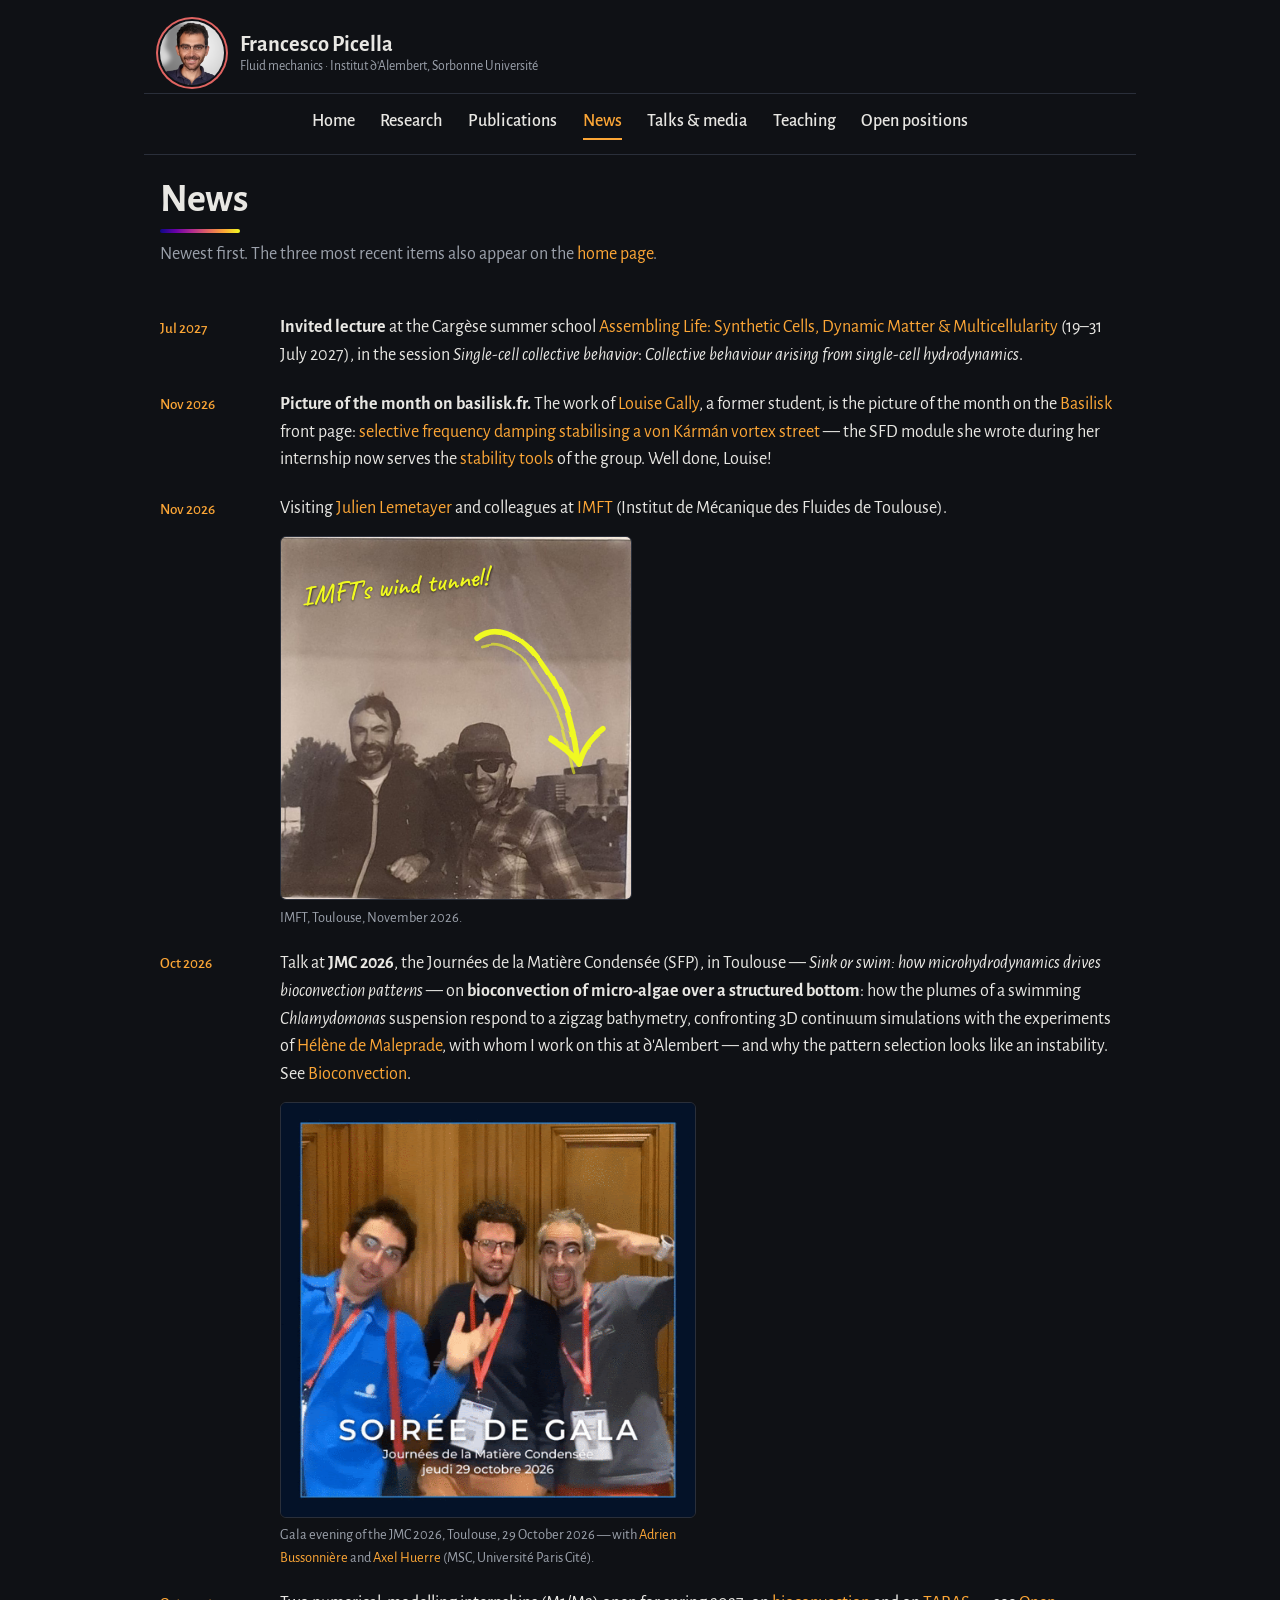
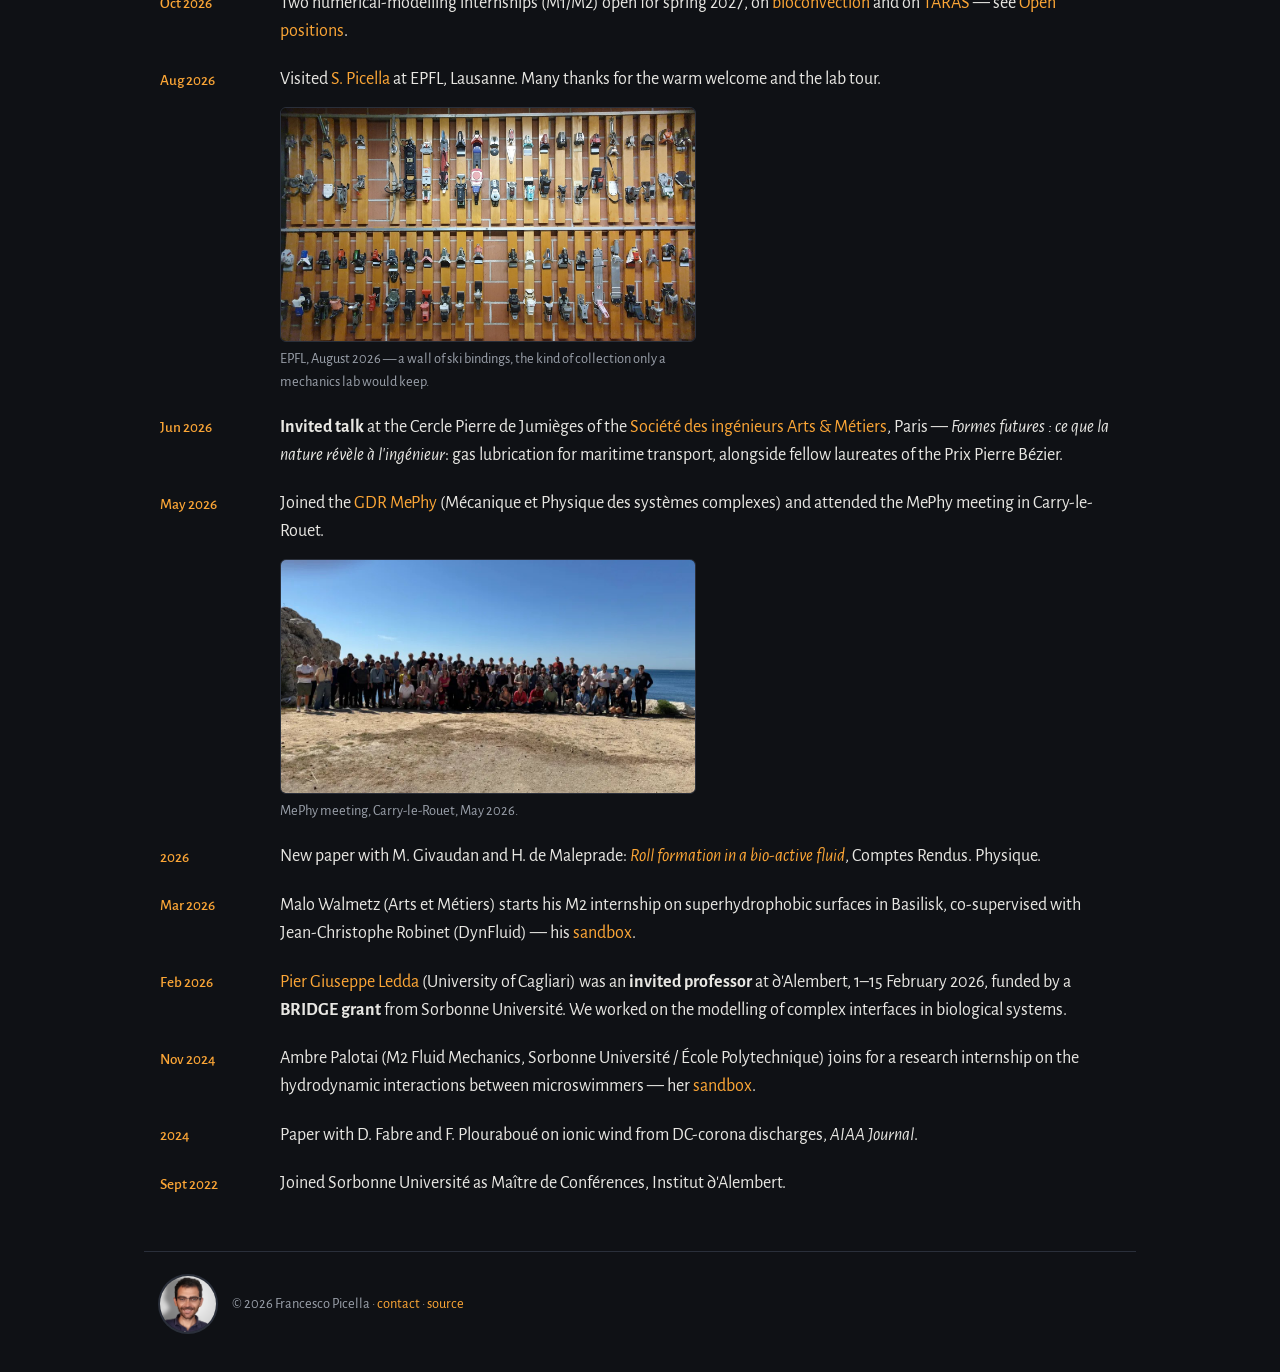
==== news.html @ d63654a5 "Site split into pages: research (five projects, collaborations, Basilisk tools), publications, news," ====
<!doctype html>
<html lang="en">
<head>
<meta charset="utf-8">
<meta name="viewport" content="width=device-width, initial-scale=1, viewport-fit=cover">
<title>News — Francesco Picella</title>
<meta name="description" content="News from Francesco Picella: talks, visits, papers, students, and a few pictures.">
<meta name="author" content="Francesco Picella">
<meta name="color-scheme" content="dark">
<meta name="theme-color" content="#0f1115">
<link rel="canonical" href="https://francescopicella.com/news.html">
<meta property="og:title" content="News — Francesco Picella">
<meta property="og:url" content="https://francescopicella.com/news.html">
<meta property="og:image" content="https://francescopicella.com/assets/img/portrait.jpg">
<link rel="icon" href="assets/favicon.svg" type="image/svg+xml">
<link rel="preconnect" href="https://fonts.googleapis.com">
<link rel="stylesheet" href="https://fonts.googleapis.com/css2?family=Alegreya+Sans:ital,wght@0,400;0,500;0,700;1,400&family=Caveat:wght@600&display=swap">
<link rel="stylesheet" href="assets/style.css">
</head>
<body>

<header id="top" class="site-head wrap">
  <a class="portrait" href="index.html" aria-label="Home"><img src="assets/img/portrait.jpg" alt="" width="64" height="64"></a>
  <a class="name" href="index.html">Francesco Picella<small>Fluid mechanics · Institut ∂'Alembert, Sorbonne Université</small></a>
</header>
<nav class="topnav wrap" aria-label="Pages">
  <a href="index.html">Home</a>
  <a href="research.html">Research</a>
  <a href="publications.html">Publications</a>
  <a href="news.html" aria-current="page">News</a>
  <a href="talks.html">Talks &amp; media</a>
  <a href="teaching.html">Teaching</a>
  <a href="positions.html">Open positions</a>
</nav>

<main class="wrap">

<h1 class="page-title">News</h1>
<p class="lede">Newest first. The three most recent items also appear on the <a href="index.html#news">home page</a>.</p>

<!-- One <li class="news-item"> per entry, newest first. Optional <figure class="media"> with
       an image  : <img src="assets/media/xxx.jpg">
       a video   : <video controls preload="metadata"><source src="assets/media/xxx.mp4" type="video/mp4"></video>
       YouTube   : <div class="yt"><iframe src="https://www.youtube-nocookie.com/embed/VIDEO_ID" title="..." allowfullscreen loading="lazy"></iframe></div> -->
<section id="news">
  <ul class="news">
    <li class="news-item">
      <time datetime="2027-07">Jul 2027</time>
      <div><p><b>Invited lecture</b> at the Cargèse summer school <a href="https://assemblinglife.sciencesconf.org/">Assembling Life: Synthetic Cells, Dynamic Matter &amp; Multicellularity</a> (19–31 July 2027), in the session <i>Single-cell collective behavior</i>: <i>Collective behaviour arising from single-cell hydrodynamics</i>.</p></div>
    </li>
    <li class="news-item" id="gally-2026">
      <time datetime="2026-11">Nov 2026</time>
      <div><p><b>Picture of the month on basilisk.fr.</b> The work of <a href="https://basilisk.fr/sandbox/gally/README">Louise Gally</a>, a former student, is the picture of the month on the <a href="https://basilisk.fr/">Basilisk</a> front page: <a href="https://basilisk.fr/sandbox/gally/KarmanSFD.c">selective frequency damping stabilising a von Kármán vortex street</a> — the SFD module she wrote during her internship now serves the <a href="research.html#basilisk">stability tools</a> of the group. Well done, Louise!</p></div>
    </li>
    <li class="news-item" id="imft-2026">
      <time datetime="2026-11">Nov 2026</time>
      <div>
        <p>Visiting <a href="https://scholar.google.com/citations?user=J_v4ayUAAAAJ">Julien Lemetayer</a> and colleagues at <a href="https://www.imft.fr/">IMFT</a> (Institut de Mécanique des Fluides de Toulouse).</p>
        <figure class="media annot">
          <div class="annot-box">
            <img src="assets/media/lemetayer-2026.jpg" alt="Polaroid of Francesco Picella and Julien Lemetayer in front of the IMFT wind tunnel" loading="lazy">
            <span class="hand">IMFT's wind tunnel!</span>
            <svg class="hand-arrow" viewBox="0 0 100 100" aria-hidden="true">
              <defs><filter id="ink" x="-20%" y="-20%" width="140%" height="140%"><feTurbulence type="fractalNoise" baseFrequency="0.05" numOctaves="2" seed="11" result="n"/><feDisplacementMap in="SourceGraphic" in2="n" scale="1.8" xChannelSelector="R" yChannelSelector="G"/></filter></defs>
              <g filter="url(#ink)">
                <path d="M56 27 c 5 -4 12 -1 16 4 c 6 7 9 14 11 23 c 1 3 1 6 2 9" stroke-width="1.6"/>
                <path d="M57.5 29.5 c 6 -2 11 2 14 7 c 5 7 8 13 10 21 c 1 3 1 5 2 8" stroke-width="0.8" opacity=".6"/>
                <path d="M77 56 c 3 2 6 4 8 7 c 1 -4 3 -7 7 -10" stroke-width="1.6"/>
              </g>
            </svg>
          </div>
          <figcaption>IMFT, Toulouse, November 2026.</figcaption>
        </figure>
      </div>
    </li>
    <li class="news-item" id="jmc-2026">
      <time datetime="2026-10">Oct 2026</time>
      <div>
        <p>Talk at <b>JMC 2026</b>, the Journées de la Matière Condensée (SFP), in Toulouse — <i>Sink or swim: how microhydrodynamics drives bioconvection patterns</i> — on <b>bioconvection of micro-algae over a structured bottom</b>: how the plumes of a swimming <i>Chlamydomonas</i> suspension respond to a zigzag bathymetry, confronting 3D continuum simulations with the experiments of <a href="https://hdemaleprade.wixsite.com/mysite">Hélène de Maleprade</a>, with whom I work on this at ∂'Alembert — and why the pattern selection looks like an instability. See <a href="research.html#bioconvection">Bioconvection</a>.</p>
        <figure class="media">
          <img src="assets/media/jmc2026.png" alt="Gala evening of the JMC 2026 in Toulouse" loading="lazy">
          <figcaption>Gala evening of the JMC 2026, Toulouse, 29 October 2026 — with <a href="https://scholar.google.com/citations?user=g7pw6gIAAAAJ">Adrien Bussonnière</a> and <a href="https://scholar.google.com/citations?user=v2ZPgW8AAAAJ">Axel Huerre</a> (MSC, Université Paris Cité).</figcaption>
        </figure>
      </div>
    </li>
    <li class="news-item">
      <time datetime="2026-10">Oct 2026</time>
      <div><p>Two numerical-modelling internships (M1/M2) open for spring 2027, on <a href="research.html#bioconvection">bioconvection</a> and on <a href="research.html#ushs">TARAS</a> — see <a href="positions.html">Open positions</a>.</p></div>
    </li>
    <li class="news-item">
      <time datetime="2026-08">Aug 2026</time>
      <div>
        <p>Visited <a href="https://www.sergiopicella.com/">S. Picella</a> at EPFL, Lausanne. Many thanks for the warm welcome and the lab tour.</p>
        <figure class="media">
          <img src="assets/media/epfl-2026.jpg" alt="A wall of ski bindings, at EPFL" loading="lazy">
          <figcaption>EPFL, August 2026 — a wall of ski bindings, the kind of collection only a mechanics lab would keep.</figcaption>
        </figure>
      </div>
    </li>
    <li class="news-item">
      <time datetime="2026-06">Jun 2026</time>
      <div><p><b>Invited talk</b> at the Cercle Pierre de Jumièges of the <a href="https://www.arts-et-metiers.asso.fr/events/212939">Société des ingénieurs Arts &amp; Métiers</a>, Paris — <i>Formes futures : ce que la nature révèle à l'ingénieur</i>: gas lubrication for maritime transport, alongside fellow laureates of the Prix Pierre Bézier.</p></div>
    </li>
    <li class="news-item">
      <time datetime="2026-05">May 2026</time>
      <div>
        <p>Joined the <a href="https://blog.espci.fr/mephy/">GDR MePhy</a> (Mécanique et Physique des systèmes complexes) and attended the MePhy meeting in Carry-le-Rouet.</p>
        <figure class="media">
          <img src="assets/media/mephy-2026.jpg" alt="Group photo of the MePhy meeting on the seashore at Carry-le-Rouet" loading="lazy">
          <figcaption>MePhy meeting, Carry-le-Rouet, May 2026.</figcaption>
        </figure>
      </div>
    </li>
    <li class="news-item">
      <time datetime="2026">2026</time>
      <div><p>New paper with M. Givaudan and H. de Maleprade: <a href="https://doi.org/10.5802/crphys.268"><i>Roll formation in a bio-active fluid</i></a>, Comptes Rendus. Physique.</p></div>
    </li>
    <li class="news-item">
      <time datetime="2026-03">Mar 2026</time>
      <div><p>Malo Walmetz (Arts et Métiers) starts his M2 internship on superhydrophobic surfaces in Basilisk, co-supervised with Jean-Christophe Robinet (DynFluid) — his <a href="https://basilisk.fr/sandbox/walmetz/README">sandbox</a>.</p></div>
    </li>
    <li class="news-item">
      <time datetime="2026-02">Feb 2026</time>
      <div><p><a href="https://pgledda.github.io/">Pier Giuseppe Ledda</a> (University of Cagliari) was an <b>invited professor</b> at ∂'Alembert, 1–15 February 2026, funded by a <b>BRIDGE grant</b> from Sorbonne Université. We worked on the modelling of complex interfaces in biological systems.</p></div>
    </li>
    <li class="news-item">
      <time datetime="2024-11">Nov 2024</time>
      <div><p>Ambre Palotai (M2 Fluid Mechanics, Sorbonne Université / École Polytechnique) joins for a research internship on the hydrodynamic interactions between microswimmers — her <a href="https://basilisk.fr/sandbox/apalotai/README">sandbox</a>.</p></div>
    </li>
    <li class="news-item">
      <time datetime="2024">2024</time>
      <div><p>Paper with D. Fabre and F. Plouraboué on ionic wind from DC-corona discharges, <i>AIAA Journal</i>.</p></div>
    </li>
    <li class="news-item">
      <time datetime="2022-09">Sept 2022</time>
      <div><p>Joined Sorbonne Université as Maître de Conférences, Institut ∂'Alembert.</p></div>
    </li>
  </ul>
</section>

</main>

<footer class="wrap">
  <a class="portrait small" href="index.html" aria-label="Home"><img src="assets/img/portrait.jpg" alt="" width="56" height="56"></a>
  <p>© 2026 Francesco Picella · <a href="index.html#contact">contact</a> · <a href="https://github.com/fpicella/fpicella.github.io">source</a></p>
</footer>

</body>
</html>
---- assets/style.css ----
/* Francesco Picella — personal site. Dark, content first.
   Pages: index (hero + teasers + latest news), research, publications, news, talks, teaching, positions.
   Layout: centred column (62rem); the home page has the big hero, the other pages a compact header; the same nav on all.
   Accent: a "plasma" colormap ramp (the colormap of every plot on this site). */

:root {
  --bg: #0f1115;
  --surface: #171a21;
  --surface-2: #1f232c;
  --fg: #e8e7e3;
  --muted: #9ba1ab;
  --rule: #2a2f3a;
  --accent: #fca636;          /* plasma, warm end */
  --accent-2: #e16462;        /* plasma, middle */
  --accent-3: #9c179e;        /* plasma, cold end */
  --plasma: linear-gradient(90deg, #0d0887, #6a00a8, #b12a90, #e16462, #fca636, #f0f921);
  --sans: "Alegreya Sans", Optima, Candara, "Segoe UI", "Gill Sans", sans-serif;
  color-scheme: dark;
}

* { box-sizing: border-box; }
html { scroll-behavior: smooth; scroll-padding-top: 1rem; }
@media (prefers-reduced-motion: reduce) { html { scroll-behavior: auto; } }
body {
  margin: 0; background: var(--bg); color: var(--fg);
  font: 400 1.125rem/1.55 var(--sans);
  -webkit-font-smoothing: antialiased;
}
.wrap {
  max-width: 62rem; margin-inline: auto;
  padding-left: max(16px, env(safe-area-inset-left, 0px));
  padding-right: max(16px, env(safe-area-inset-right, 0px));
}
a { color: var(--accent); text-decoration: none; }
a:hover, a:focus-visible { text-decoration: underline; text-underline-offset: .15em; }
:focus-visible { outline: 2px solid var(--accent); outline-offset: 2px; }
b { font-weight: 700; }
p { margin: 0 0 .8rem; }
ul { padding-left: 1.2rem; margin: 0 0 .8rem; }
li { margin-bottom: .3rem; }
.muted { color: var(--muted); font-size: .95em; }
img { max-width: 100%; height: auto; display: block; }

/* ---- hero ---- */
.hero {
  display: grid; grid-template-columns: auto 1fr; gap: 1.2rem 2.4rem; align-items: center;
  padding-block: 3rem 1.5rem;
}
.portrait { display: block; width: 220px; height: 220px; border-radius: 50%; overflow: hidden; flex: none;
  background: var(--surface); box-shadow: 0 0 0 3px var(--bg), 0 0 0 5px var(--accent-2); }
.portrait img { width: 100%; height: 100%; object-fit: cover; }
.portrait-fallback { display: grid; place-items: center; width: 100%; height: 100%; font-size: 3.6rem; font-weight: 700; letter-spacing: .05em;
  background: var(--plasma); color: #0f1115; -webkit-background-clip: unset; }
.portrait.small { width: 56px; height: 56px; box-shadow: 0 0 0 2px var(--rule); }
.portrait.small .portrait-fallback { font-size: 1rem; }
.hero-text { min-width: 0; }
h1 {
  font-size: clamp(2.4rem, 6vw, 3.6rem); line-height: 1.05; font-weight: 700; margin: 0 0 .6rem; letter-spacing: -.01em; text-wrap: balance;
}
h1::after { content: ""; display: block; width: 7rem; height: 4px; margin-top: .55rem; border-radius: 2px; background: var(--plasma); }
.affil { color: var(--muted); margin-bottom: 1rem; display: flex; align-items: center; gap: .7rem; }
.affil .logo { width: 44px; height: 44px; border-radius: 6px; flex: none; }
.intro { max-width: 40rem; }
.iconlinks { display: flex; flex-wrap: wrap; gap: .5rem .55rem; margin-top: .4rem; }
.iconlinks a {
  font-size: .95rem; font-weight: 500; padding: .25rem .8rem; border-radius: 999px;
  border: 1px solid var(--rule); background: var(--surface); color: var(--fg);
}
.iconlinks a:hover { border-color: var(--accent); color: var(--accent); text-decoration: none; }

.ribbon { margin-top: 1rem; padding: .5rem .9rem; border-left: 3px solid var(--accent); background: var(--surface); border-radius: 0 6px 6px 0; font-size: 1rem; }
.ribbon a { font-weight: 600; }

/* ---- nav ---- */
.topnav {
  display: flex; flex-wrap: wrap; justify-content: center; gap: .3rem 1.6rem;
  padding-block: .9rem; margin-bottom: 1rem; border-top: 1px solid var(--rule); border-bottom: 1px solid var(--rule);
  font-weight: 500;
}
.topnav a { color: var(--fg); padding-bottom: .1rem; border-bottom: 2px solid transparent; }
.topnav a:hover { color: var(--accent); text-decoration: none; }
.topnav a[aria-current="page"] { color: var(--accent); border-bottom-color: var(--accent); }

/* ---- compact header (inner pages) ---- */
.site-head { display: flex; align-items: center; gap: 1rem; padding-block: 1.3rem .5rem; }
.site-head .portrait { width: 64px; height: 64px; box-shadow: 0 0 0 2px var(--bg), 0 0 0 4px var(--accent-2); }
.site-head .name { color: var(--fg); font-size: 1.4rem; font-weight: 700; line-height: 1.1; }
.site-head .name:hover { text-decoration: none; color: var(--accent); }
.site-head .name small { display: block; color: var(--muted); font-weight: 400; font-size: .85rem; margin-top: .15rem; }
.page-title { font-size: clamp(1.9rem, 4vw, 2.5rem); line-height: 1.1; margin: 1.4rem 0 .5rem; letter-spacing: -.01em; }
.page-title::after { content: ""; display: block; width: 5rem; height: 4px; margin-top: .5rem; border-radius: 2px; background: var(--plasma); }
.lede { color: var(--muted); max-width: 46rem; margin-bottom: 1.2rem; }

/* ---- home: research teasers ---- */
.teasers { display: grid; grid-template-columns: repeat(auto-fill, minmax(17rem, 1fr)); gap: 1.2rem; }
.teaser { margin: 0; display: flex; flex-direction: column; background: var(--surface); border: 1px solid var(--rule); border-radius: 8px; overflow: hidden; }
.teaser:hover { border-color: var(--accent); }
.teaser img, .teaser video { width: 100%; aspect-ratio: 16 / 10; object-fit: cover; border: 0; border-radius: 0; background: #000; }
.teaser figcaption { padding: .75rem .9rem .95rem; color: var(--fg); font-size: .95rem; }
.teaser figcaption b { display: block; font-size: 1.05rem; margin-bottom: .15rem; }
.teaser figcaption .more { white-space: nowrap; }
.teaser figcaption a.cover { color: inherit; }
.teaser figcaption a.cover::before { content: ""; position: absolute; inset: 0; }
.teaser { position: relative; }
.section-more { text-align: right; margin-top: .8rem; font-weight: 500; }

/* ---- research page ---- */
.collab { color: var(--muted); font-size: .95rem; margin-top: .8rem; padding-top: .5rem; border-top: 1px dashed var(--rule); }
.collab b { color: var(--fg); font-weight: 500; }
.film { max-width: 46rem; margin: .4rem 0 0; }
.film video { width: 100%; border-radius: 6px; border: 1px solid var(--rule); background: #000; display: block; }
.sandbox { list-style: none; padding: 0; margin: .4rem 0 .8rem; display: grid; gap: .45rem; }
.sandbox li { position: relative; padding-left: 1.1rem; margin: 0; }
.sandbox li::before { content: "▸"; position: absolute; left: 0; color: var(--accent); }
.toolbox { display: grid; grid-template-columns: repeat(auto-fit, minmax(14rem, 1fr)); gap: .8rem 1.4rem; margin: .4rem 0 .8rem; }
.toolbox div { background: var(--surface); border: 1px solid var(--rule); border-radius: 6px; padding: .7rem .9rem; font-size: .95rem; }
.toolbox div b { display: block; color: var(--accent); margin-bottom: .2rem; }
.badge { display: inline-block; font-size: .8rem; font-weight: 600; letter-spacing: .03em; text-transform: uppercase; color: var(--bg); background: var(--accent); border-radius: 999px; padding: .1rem .55rem; vertical-align: middle; }

/* ---- alumni ---- */
.alumni { list-style: none; padding: 0; display: grid; gap: .8rem; }
.alumni li { padding: .7rem .9rem; background: var(--surface); border: 1px solid var(--rule); border-radius: 6px; margin: 0; }
.alumni li .who { font-weight: 700; }
.alumni li .what { color: var(--muted); font-size: .95rem; display: block; }

/* ---- sections ---- */
section { padding-block: 1.6rem 1rem; }
h2 {
  font-size: 1.7rem; font-weight: 700; margin: 0 0 1rem; line-height: 1.15;
  display: flex; align-items: baseline; justify-content: space-between; gap: 1rem;
  padding-bottom: .35rem; border-bottom: 1px solid var(--rule);
}
.totop { font-size: .8rem; font-weight: 400; color: var(--muted); }
h3 { font-size: 1.2rem; font-weight: 700; margin: 0 0 .35rem; line-height: 1.25; text-wrap: balance; }
h3 a { color: var(--fg); }
h3 a:hover { color: var(--accent); }

/* news */
.news { list-style: none; padding: 0; margin: 0; display: grid; gap: 1rem; }
.news-item { display: grid; grid-template-columns: 6.5rem 1fr; gap: 1rem; }
.news-item time { color: var(--accent); font-weight: 500; font-size: .95rem; padding-top: .15rem; white-space: nowrap; }
.news-item > div { min-width: 0; }
.news-item p:last-child { margin-bottom: 0; }
.media { margin: .5rem 0 0; max-width: 26rem; }
.media img, .media video { border-radius: 6px; border: 1px solid var(--rule); width: 100%; }
.media figcaption, .fig figcaption, .card figcaption { color: var(--muted); font-size: .9rem; margin-top: .4rem; }
.yt { position: relative; aspect-ratio: 16/9; max-width: 100%; border-radius: 6px; overflow: hidden; background: var(--surface); border: 1px solid var(--rule); }
.yt iframe { position: absolute; inset: 0; width: 100%; height: 100%; border: 0; }
.yt[data-id] { cursor: pointer; }
.yt[data-id] img { position: absolute; inset: 0; width: 100%; height: 100%; object-fit: cover; aspect-ratio: auto; border: 0; border-radius: 0; }
.yt .play { position: absolute; left: 50%; top: 50%; transform: translate(-50%, -50%); width: 4rem; height: 4rem; border-radius: 50%; border: 0; cursor: pointer;
  background: color-mix(in srgb, var(--bg) 70%, transparent); color: var(--accent); font-size: 1.6rem; padding-left: .3rem; box-shadow: 0 0 0 2px var(--accent); }
.yt[data-id]:hover .play { background: var(--accent); color: var(--bg); }
.media.narrow { max-width: 20rem; }
.media.annot { max-width: 22rem; }
.annot-box { position: relative; }
.hand { position: absolute; left: 6%; top: 8%; font-family: "Caveat", "Comic Sans MS", cursive; font-size: 1.7rem; font-weight: 600; color: #f0f921; transform: rotate(-6deg); text-shadow: 0 1px 2px rgba(0,0,0,.6); }
.hand-arrow { position: absolute; inset: 0; width: 100%; height: 100%; overflow: visible; }
.hand-arrow path { fill: none; stroke: #f0f921; stroke-linecap: round; stroke-linejoin: round; }

/* projects */
.project { display: grid; grid-template-columns: minmax(0, 3fr) minmax(0, 2fr); gap: 1.4rem 2rem; padding-block: 1.2rem 1.6rem; border-bottom: 1px solid var(--rule); scroll-margin-top: 1rem; }
.project:last-child { border-bottom: 0; }
.project-text { min-width: 0; }
.project-text p:last-child { margin-bottom: 0; }
.project .tag { color: var(--accent); font-size: .95rem; margin-top: -.2rem; }
.project-figs { display: grid; gap: 1rem; align-content: start; }
.project-figs .fig figcaption { display: block; }
.row .fig figcaption { display: none; }
.ga img { border-color: var(--accent-3); }
.logo-fig img { width: 60%; max-width: 260px; margin-inline: auto; border-radius: 50%; border: 0; background: #fff; }
.offers .card img { object-fit: cover; }
.todo { color: var(--accent); border-bottom: 1px dashed var(--accent); }
.project .fig.wide { grid-column: 1 / -1; margin-top: .4rem; }
.project .fig.wide img { background: #fff; }

/* research rows: figure left, text right; alternate on even rows */
.row { display: grid; grid-template-columns: 11rem minmax(0, 1fr); gap: 1rem 1.4rem; align-items: start; padding-block: 1rem; border-bottom: 1px solid var(--rule); }
.row:last-child { border-bottom: 0; }
.row:nth-child(even) .fig { order: 0; }
.row-text { min-width: 0; }
.row-text p:last-child { margin-bottom: 0; }
.fig { margin: 0; }
.fig img, .fig video { border-radius: 6px; border: 1px solid var(--rule); background: var(--surface); width: 100%; display: block; }
.fig figcaption { display: block; }
.row .fig figcaption { display: none; }

/* publications */
.pub { display: grid; grid-template-columns: 17rem 1fr; gap: 1.4rem; padding-block: 1.1rem; border-bottom: 1px solid var(--rule); align-items: start; }
.pub:last-child { border-bottom: 0; }
.pub > div { min-width: 0; }
.thumb { margin: 0; }
.thumb img { border-radius: 4px; border: 1px solid var(--rule); background: var(--surface); }
.cite { color: var(--muted); font-size: .95rem; margin-bottom: 0; }
.cite a { font-size: .85rem; padding: 0 .4rem; border: 1px solid var(--rule); border-radius: 3px; }

/* gallery */
.gallery { display: grid; grid-template-columns: repeat(auto-fill, minmax(16rem, 1fr)); gap: 1.2rem; }
.card { margin: 0; min-width: 0; }
.card img, .card video { aspect-ratio: 4/3; object-fit: cover; width: 100%; border-radius: 6px; border: 1px solid var(--rule); background: var(--surface); }

/* internship offers */
.offers { display: grid; grid-template-columns: repeat(auto-fit, minmax(16rem, 1fr)); gap: 1.4rem; margin-top: .6rem; }
.offers .card img { aspect-ratio: 1 / 1.414; object-fit: contain; }
.offers .card a { display: block; }

/* contact */
.contact { display: grid; gap: .5rem; }
address { font-style: normal; }
.at { color: var(--muted); }

/* placeholders until the real pictures are dropped in assets/ */
.missing img { display: none; }
.missing { position: relative; }
.missing::before {
  content: attr(data-placeholder); display: grid; place-items: center; text-align: center; padding: 1rem;
  min-height: 7rem; aspect-ratio: 4/3; border-radius: 6px; border: 1px dashed var(--rule);
  background: repeating-linear-gradient(135deg, var(--surface) 0 10px, var(--surface-2) 10px 20px);
  color: var(--muted); font-size: .85rem;
}
.fig.missing::before, .thumb.missing::before, .media.missing::before, .card.missing::before { content: "image to add"; }
.offers .card.missing::before { aspect-ratio: 1 / 1.414; content: "poster to add"; }
.card.missing a { display: none; }
.yt[data-placeholder] iframe[src*="VIDEO_ID"] { display: none; }
.yt[data-placeholder]:has(iframe[src*="VIDEO_ID"])::before { content: attr(data-placeholder); position: absolute; inset: 0; display: grid; place-items: center; color: var(--muted); font-size: .85rem; }

/* collapsed blocks */
details.more, .news-more details { margin-top: .6rem; }
details summary { cursor: pointer; color: var(--accent); font-weight: 500; list-style: none; padding: .35rem 0; }
details summary::before { content: "+ "; }
details[open] summary::before { content: "− "; }
details summary::-webkit-details-marker { display: none; }
.news-more { list-style: none; }
.news-more .news { margin-top: .6rem; }

/* footer */
footer { display: flex; align-items: center; gap: 1rem; margin-top: 2rem; padding-block: 1.5rem 2.5rem; border-top: 1px solid var(--rule); color: var(--muted); font-size: .9rem; }
footer p { margin: 0; }

/* ---- phone ---- */
@media (max-width: 640px) {
  .hero { grid-template-columns: 1fr; justify-items: center; text-align: center; padding-top: 2rem; }
  .portrait { width: 170px; height: 170px; }
  h1::after { margin-inline: auto; }
  .iconlinks { justify-content: center; }
  .news-item { grid-template-columns: 1fr; gap: .1rem; }
  .row, .pub, .project { grid-template-columns: 1fr; }
  .row .fig { max-width: 14rem; }
  .affil { flex-direction: column; }
  .row:nth-child(even) .fig { order: 0; }
  .thumb { max-width: 100%; }
  .site-head { flex-wrap: wrap; }
  .topnav { gap: .3rem 1rem; font-size: 1rem; }
}
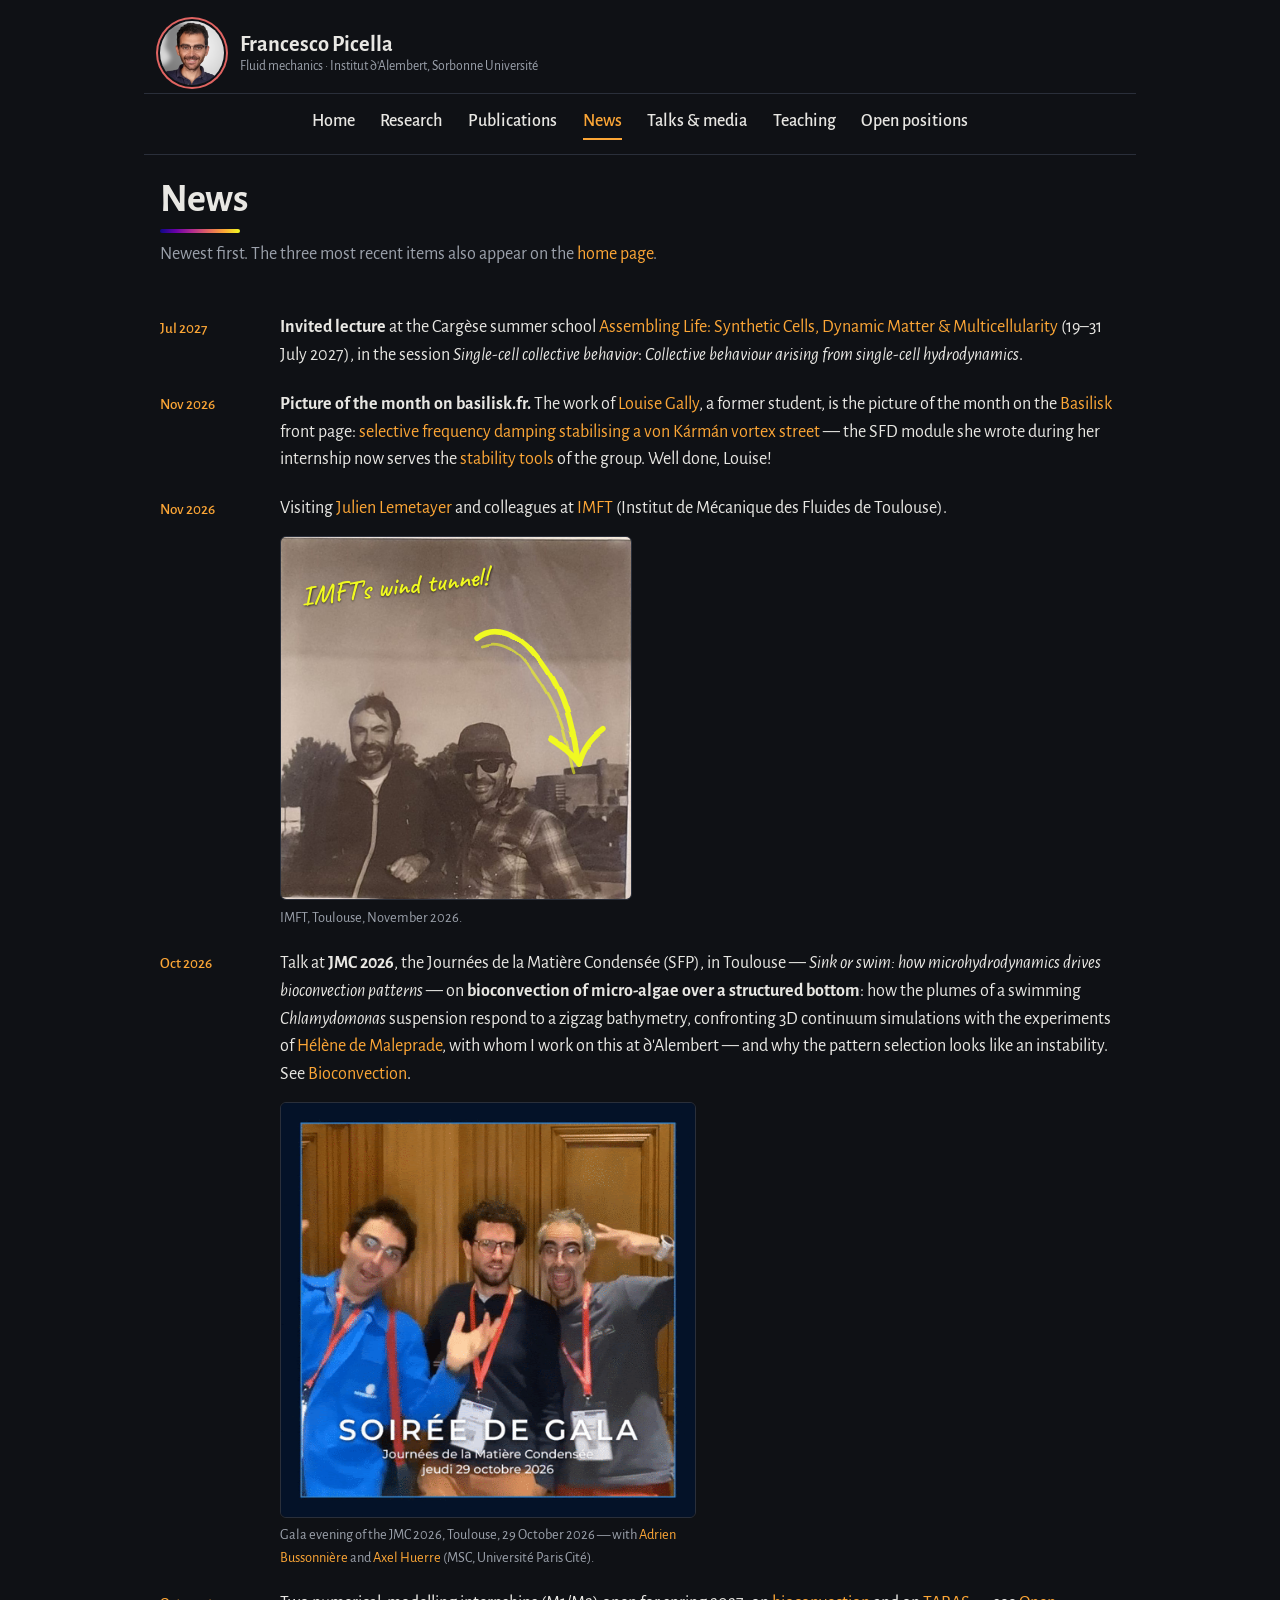
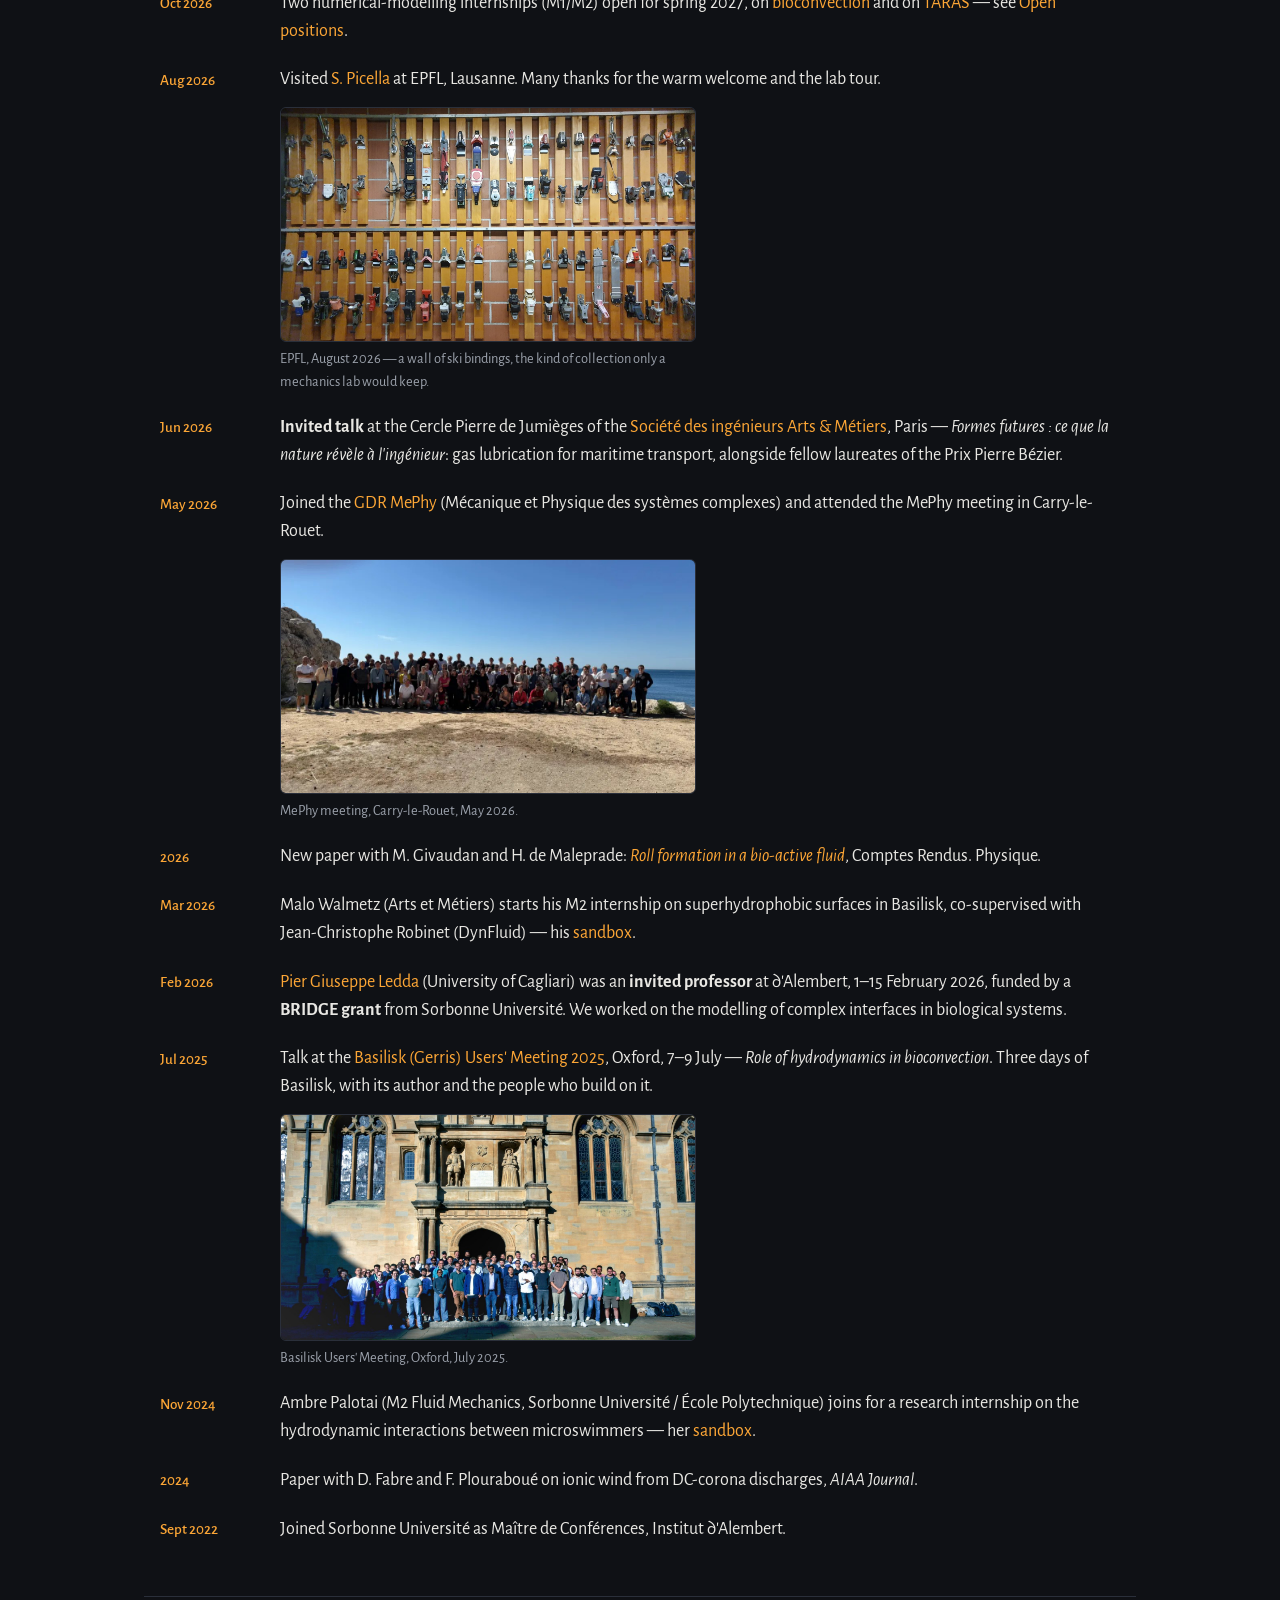
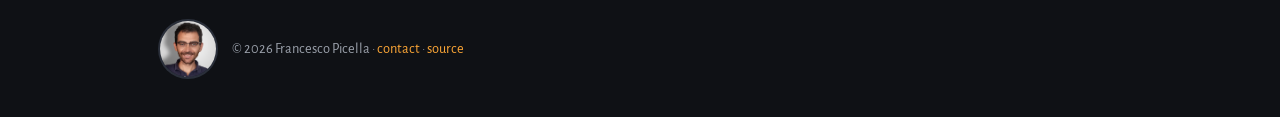
==== commit e08f4c6e: "News and talks: Basilisk Users' Meeting 2025, Oxford, with the group photo Co-Authored-By: Claude Fa" ====
--- a/news.html
+++ b/news.html
@@ -123,6 +123,16 @@
       <time datetime="2026-02">Feb 2026</time>
       <div><p><a href="https://pgledda.github.io/">Pier Giuseppe Ledda</a> (University of Cagliari) was an <b>invited professor</b> at ∂'Alembert, 1–15 February 2026, funded by a <b>BRIDGE grant</b> from Sorbonne Université. We worked on the modelling of complex interfaces in biological systems.</p></div>
     </li>
+    <li class="news-item" id="bgum-2025">
+      <time datetime="2025-07">Jul 2025</time>
+      <div>
+        <p>Talk at the <a href="https://basilisk.fr/BGUM2025">Basilisk (Gerris) Users' Meeting 2025</a>, Oxford, 7–9 July — <i>Role of hydrodynamics in bioconvection</i>. Three days of Basilisk, with its author and the people who build on it.</p>
+        <figure class="media">
+          <img src="assets/media/bgum-2025.jpg" alt="Group photo of the Basilisk Users' Meeting 2025 in front of an Oxford college" loading="lazy">
+          <figcaption>Basilisk Users' Meeting, Oxford, July 2025.</figcaption>
+        </figure>
+      </div>
+    </li>
     <li class="news-item">
       <time datetime="2024-11">Nov 2024</time>
       <div><p>Ambre Palotai (M2 Fluid Mechanics, Sorbonne Université / École Polytechnique) joins for a research internship on the hydrodynamic interactions between microswimmers — her <a href="https://basilisk.fr/sandbox/apalotai/README">sandbox</a>.</p></div>
--- a/assets/style.css
+++ b/assets/style.css
@@ -96,6 +96,7 @@
 .teaser { margin: 0; display: flex; flex-direction: column; background: var(--surface); border: 1px solid var(--rule); border-radius: 8px; overflow: hidden; }
 .teaser:hover { border-color: var(--accent); }
 .teaser img, .teaser video { width: 100%; aspect-ratio: 16 / 10; object-fit: cover; border: 0; border-radius: 0; background: #000; }
+.teaser .yt { aspect-ratio: 16 / 10; border: 0; border-radius: 0; }
 .teaser figcaption { padding: .75rem .9rem .95rem; color: var(--fg); font-size: .95rem; }
 .teaser figcaption b { display: block; font-size: 1.05rem; margin-bottom: .15rem; }
 .teaser figcaption .more { white-space: nowrap; }
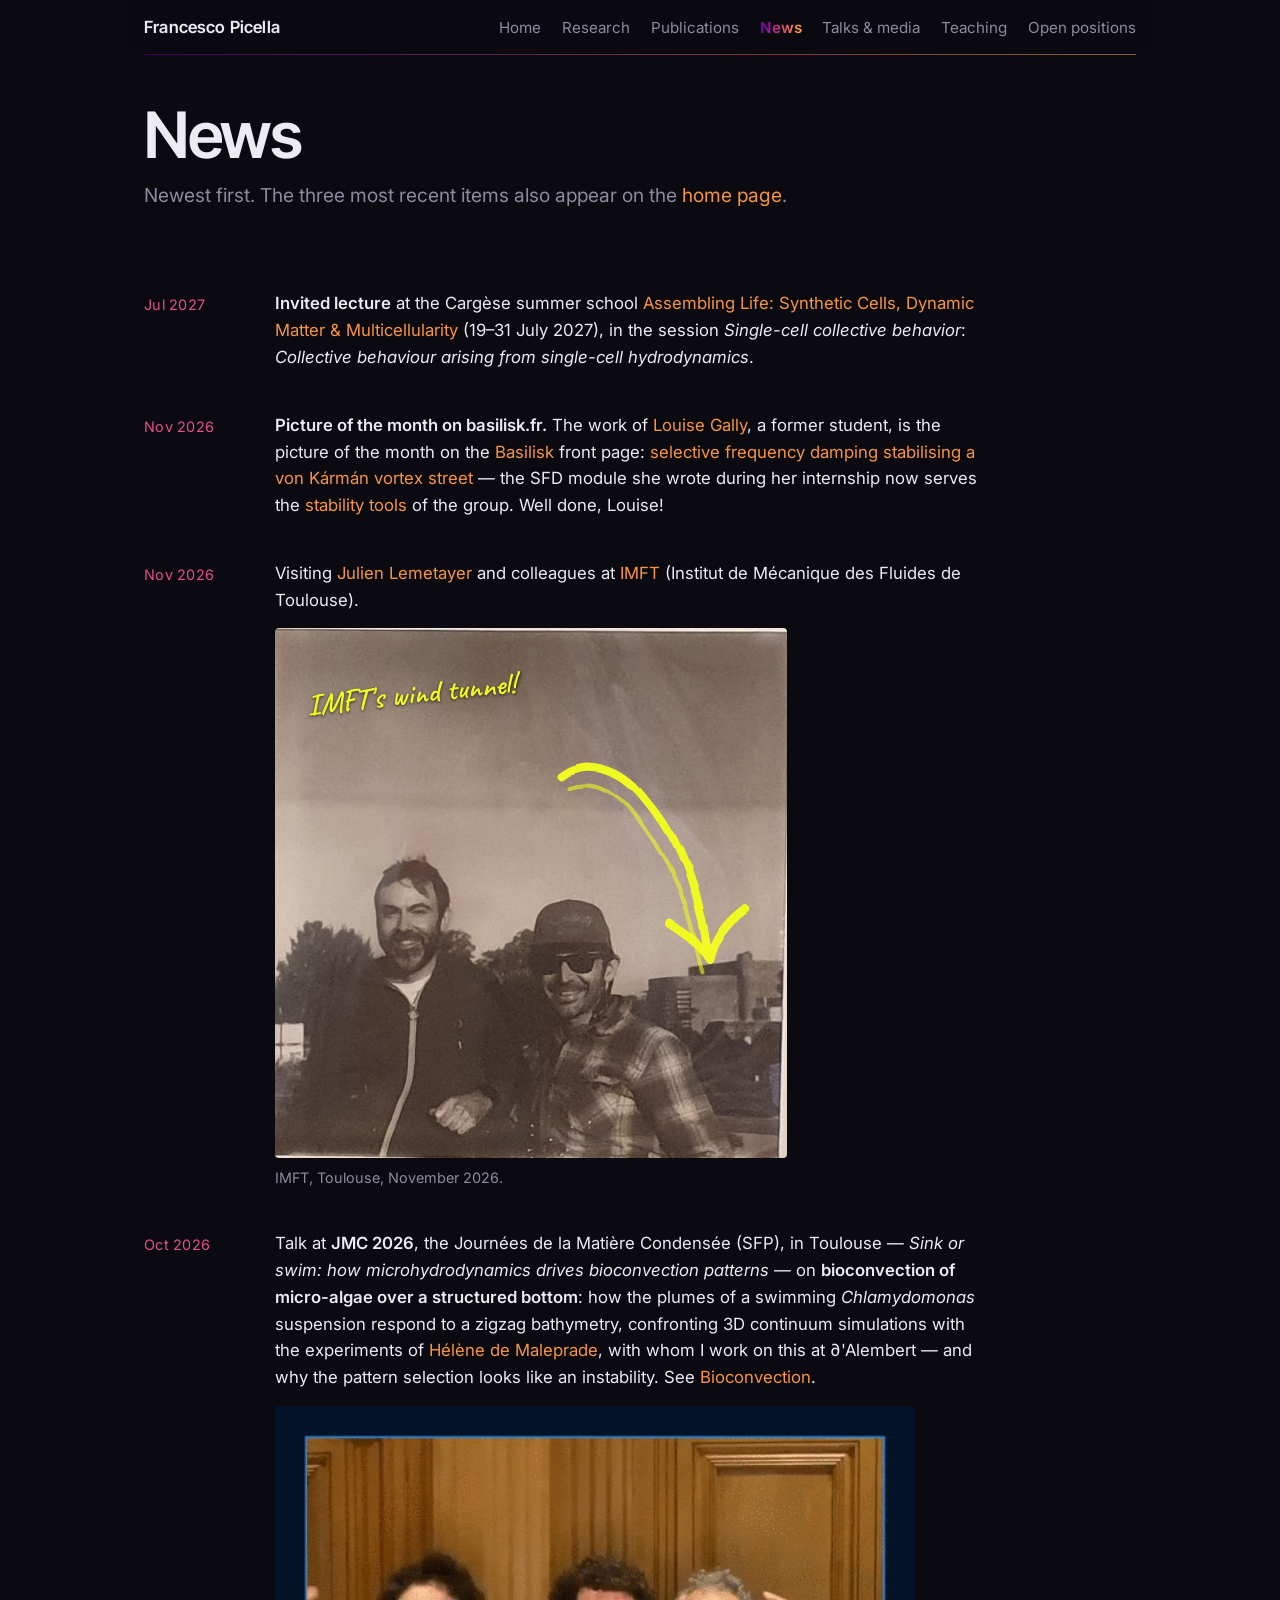
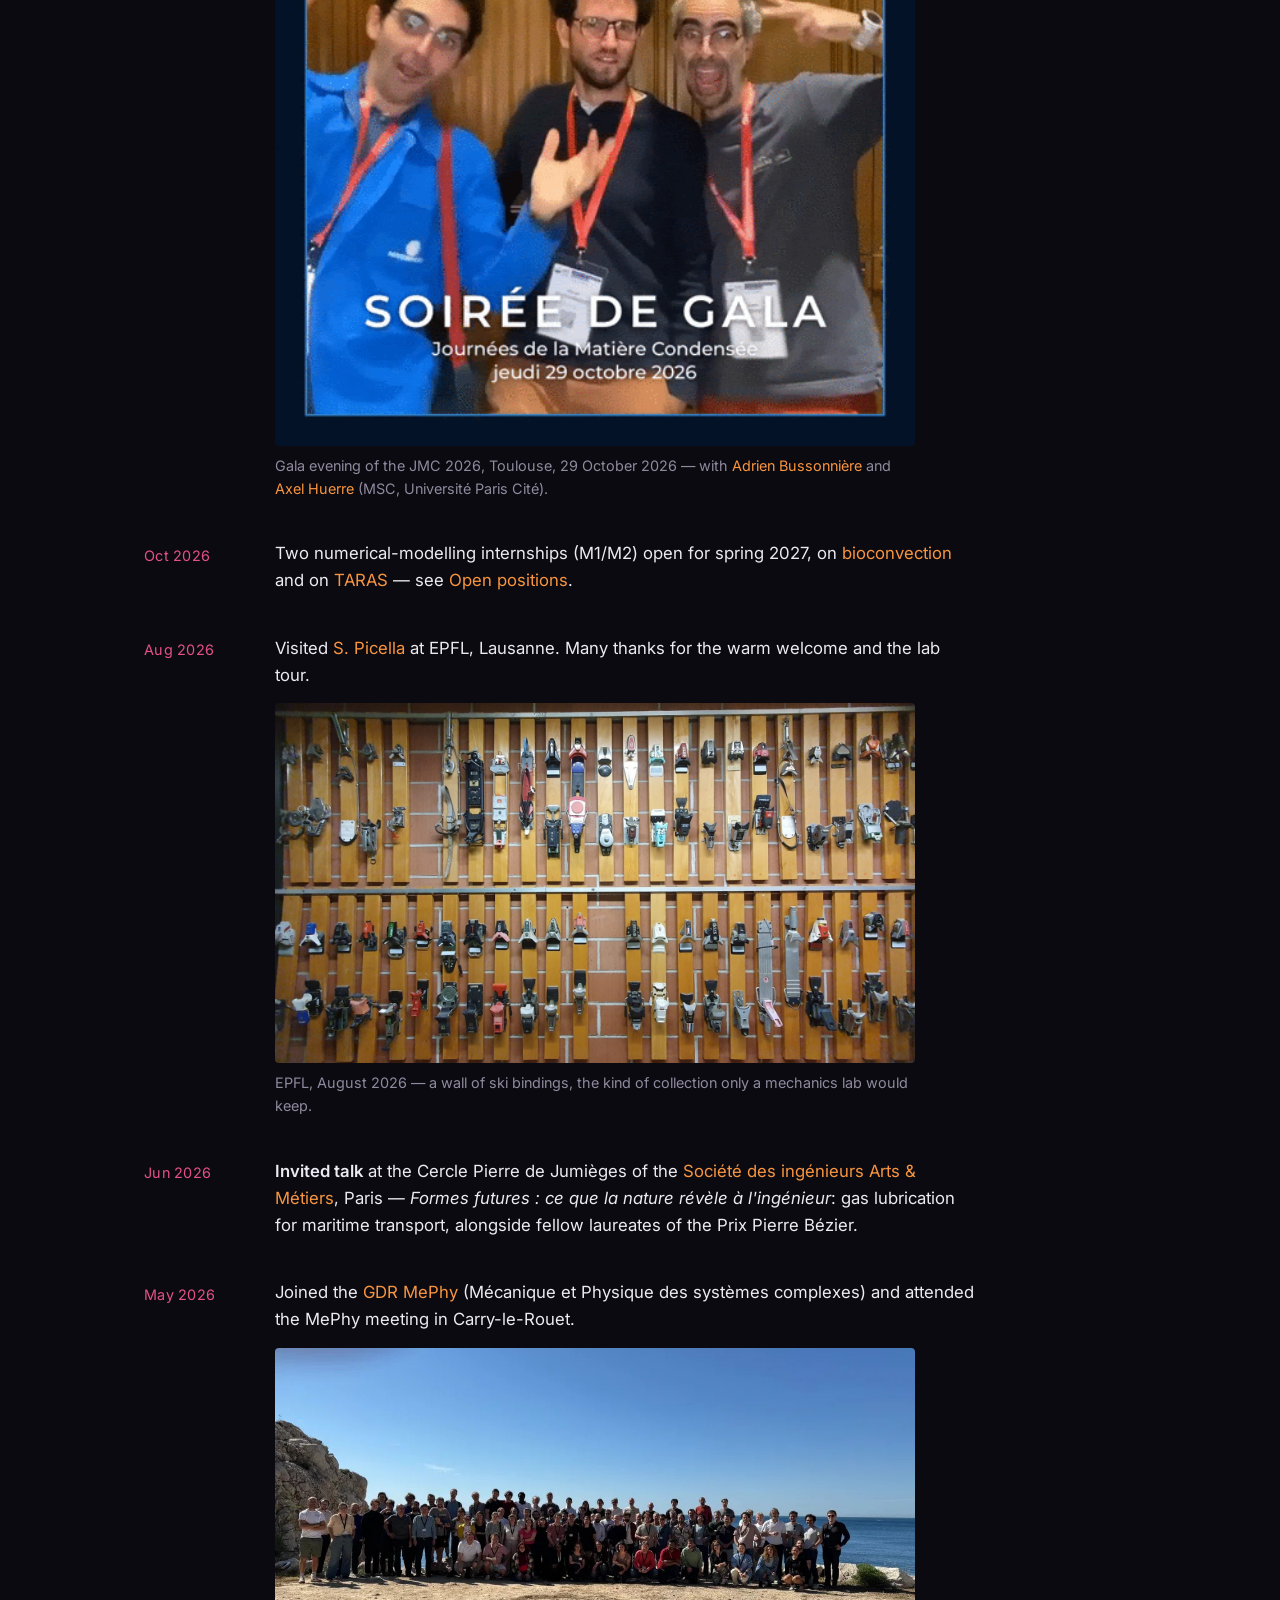
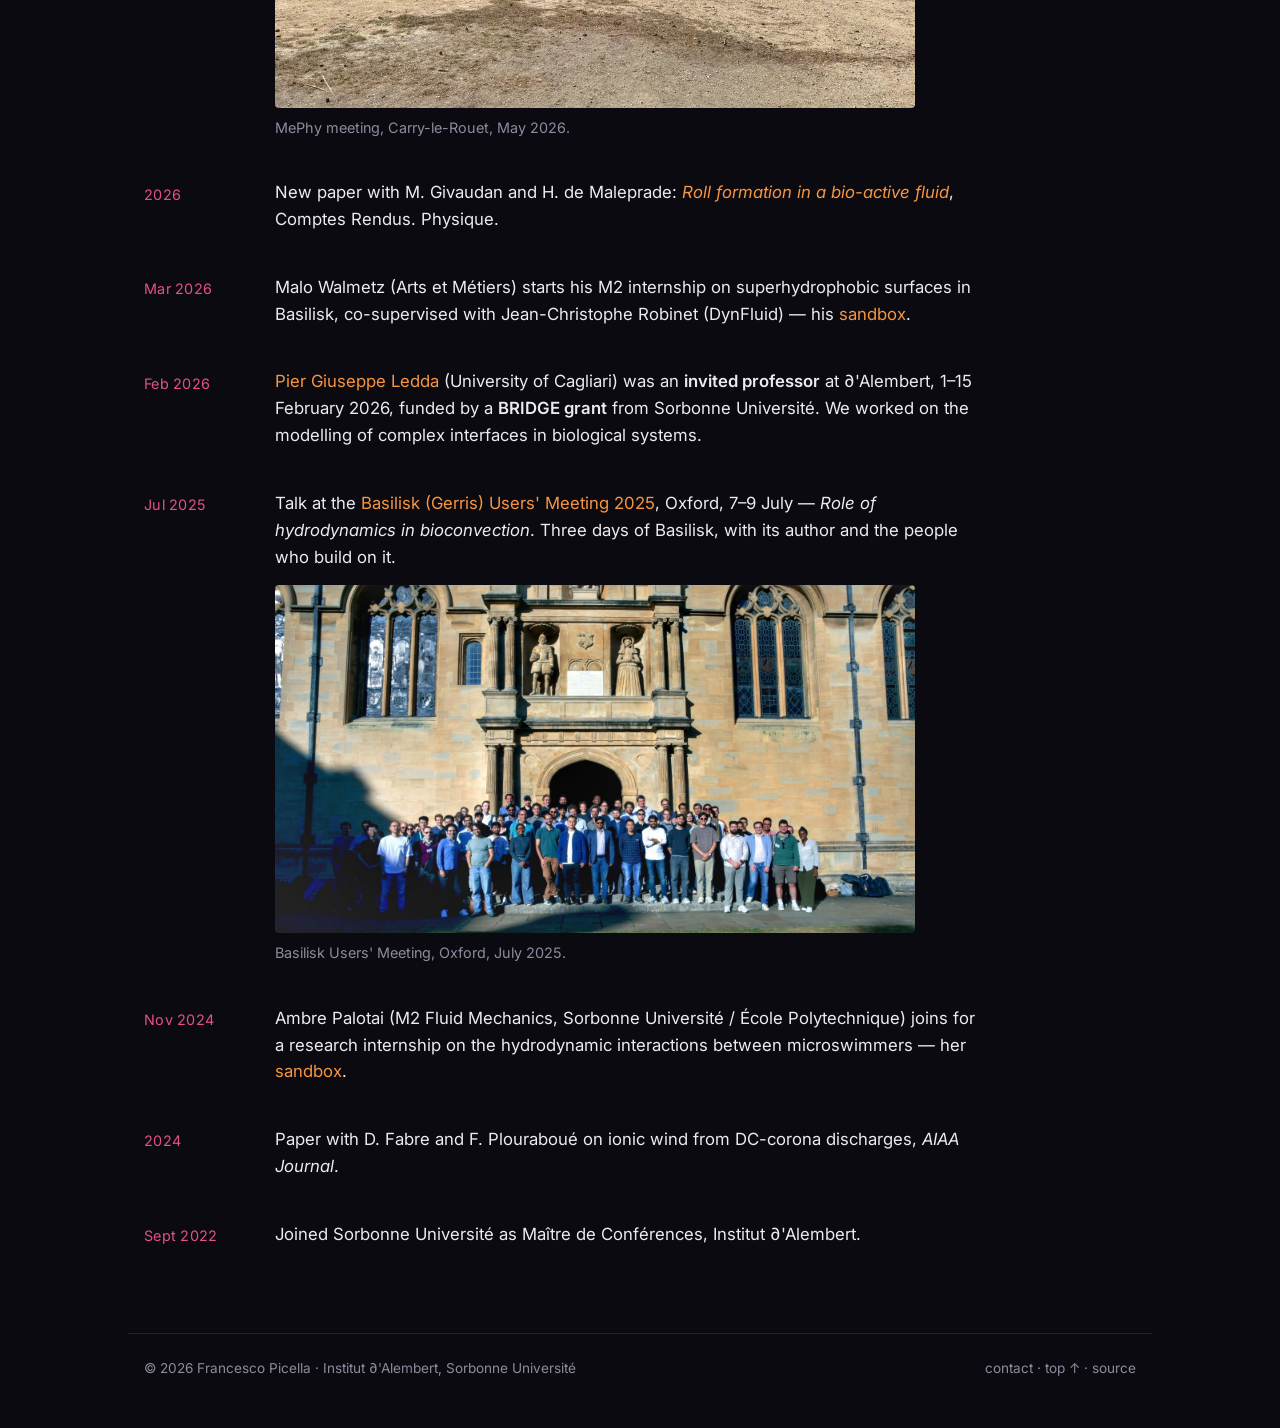
==== commit c61ba15a: "Minimal redesign: dark, typography-led, big images, plasma accents Thin top bar on every page; home " ====
--- a/news.html
+++ b/news.html
@@ -1,159 +1,139 @@
-<!doctype html>
+<!DOCTYPE html>
+
 <html lang="en">
 <head>
-<meta charset="utf-8">
-<meta name="viewport" content="width=device-width, initial-scale=1, viewport-fit=cover">
+<meta charset="utf-8"/>
+<meta content="width=device-width, initial-scale=1, viewport-fit=cover" name="viewport"/>
 <title>News — Francesco Picella</title>
-<meta name="description" content="News from Francesco Picella: talks, visits, papers, students, and a few pictures.">
-<meta name="author" content="Francesco Picella">
-<meta name="color-scheme" content="dark">
-<meta name="theme-color" content="#0f1115">
-<link rel="canonical" href="https://francescopicella.com/news.html">
-<meta property="og:title" content="News — Francesco Picella">
-<meta property="og:url" content="https://francescopicella.com/news.html">
-<meta property="og:image" content="https://francescopicella.com/assets/img/portrait.jpg">
-<link rel="icon" href="assets/favicon.svg" type="image/svg+xml">
-<link rel="preconnect" href="https://fonts.googleapis.com">
-<link rel="stylesheet" href="https://fonts.googleapis.com/css2?family=Alegreya+Sans:ital,wght@0,400;0,500;0,700;1,400&family=Caveat:wght@600&display=swap">
-<link rel="stylesheet" href="assets/style.css">
+<meta content="News from Francesco Picella: talks, visits, papers, students, and a few pictures." name="description"/>
+<meta content="Francesco Picella" name="author"/>
+<meta content="dark" name="color-scheme"/>
+<meta content="#0f1115" name="theme-color"/>
+<link href="https://francescopicella.com/news.html" rel="canonical"/>
+<meta content="News — Francesco Picella" property="og:title"/>
+<meta content="https://francescopicella.com/news.html" property="og:url"/>
+<meta content="https://francescopicella.com/assets/img/portrait.jpg" property="og:image"/>
+<link href="assets/favicon.svg" rel="icon" type="image/svg+xml"/>
+<link href="https://fonts.googleapis.com" rel="preconnect"/>
+<link href="https://fonts.googleapis.com/css2?family=Inter:ital,wght@0,400;0,500;0,600;1,400&amp;family=Inter+Tight:wght@400;500;600&amp;family=Caveat:wght@600&amp;display=swap" rel="stylesheet"/>
+<link href="assets/style.css" rel="stylesheet"/>
 </head>
 <body>
-
-<header id="top" class="site-head wrap">
-  <a class="portrait" href="index.html" aria-label="Home"><img src="assets/img/portrait.jpg" alt="" width="64" height="64"></a>
-  <a class="name" href="index.html">Francesco Picella<small>Fluid mechanics · Institut ∂'Alembert, Sorbonne Université</small></a>
-</header>
-<nav class="topnav wrap" aria-label="Pages">
-  <a href="index.html">Home</a>
-  <a href="research.html">Research</a>
-  <a href="publications.html">Publications</a>
-  <a href="news.html" aria-current="page">News</a>
-  <a href="talks.html">Talks &amp; media</a>
-  <a href="teaching.html">Teaching</a>
-  <a href="positions.html">Open positions</a>
-</nav>
+<header class="bar wrap" id="top"><a class="brand" href="index.html">Francesco Picella</a><nav aria-label="Pages"><a href="index.html">Home</a><a href="research.html">Research</a><a href="publications.html">Publications</a><a aria-current="page" href="news.html">News</a><a href="talks.html">Talks &amp; media</a><a href="teaching.html">Teaching</a><a href="positions.html">Open positions</a></nav></header>
 
 <main class="wrap">
-
 <h1 class="page-title">News</h1>
 <p class="lede">Newest first. The three most recent items also appear on the <a href="index.html#news">home page</a>.</p>
-
 <!-- One <li class="news-item"> per entry, newest first. Optional <figure class="media"> with
        an image  : <img src="assets/media/xxx.jpg">
        a video   : <video controls preload="metadata"><source src="assets/media/xxx.mp4" type="video/mp4"></video>
        YouTube   : <div class="yt"><iframe src="https://www.youtube-nocookie.com/embed/VIDEO_ID" title="..." allowfullscreen loading="lazy"></iframe></div> -->
 <section id="news">
-  <ul class="news">
-    <li class="news-item">
-      <time datetime="2027-07">Jul 2027</time>
-      <div><p><b>Invited lecture</b> at the Cargèse summer school <a href="https://assemblinglife.sciencesconf.org/">Assembling Life: Synthetic Cells, Dynamic Matter &amp; Multicellularity</a> (19–31 July 2027), in the session <i>Single-cell collective behavior</i>: <i>Collective behaviour arising from single-cell hydrodynamics</i>.</p></div>
-    </li>
-    <li class="news-item" id="gally-2026">
-      <time datetime="2026-11">Nov 2026</time>
-      <div><p><b>Picture of the month on basilisk.fr.</b> The work of <a href="https://basilisk.fr/sandbox/gally/README">Louise Gally</a>, a former student, is the picture of the month on the <a href="https://basilisk.fr/">Basilisk</a> front page: <a href="https://basilisk.fr/sandbox/gally/KarmanSFD.c">selective frequency damping stabilising a von Kármán vortex street</a> — the SFD module she wrote during her internship now serves the <a href="research.html#basilisk">stability tools</a> of the group. Well done, Louise!</p></div>
-    </li>
-    <li class="news-item" id="imft-2026">
-      <time datetime="2026-11">Nov 2026</time>
-      <div>
-        <p>Visiting <a href="https://scholar.google.com/citations?user=J_v4ayUAAAAJ">Julien Lemetayer</a> and colleagues at <a href="https://www.imft.fr/">IMFT</a> (Institut de Mécanique des Fluides de Toulouse).</p>
-        <figure class="media annot">
-          <div class="annot-box">
-            <img src="assets/media/lemetayer-2026.jpg" alt="Polaroid of Francesco Picella and Julien Lemetayer in front of the IMFT wind tunnel" loading="lazy">
-            <span class="hand">IMFT's wind tunnel!</span>
-            <svg class="hand-arrow" viewBox="0 0 100 100" aria-hidden="true">
-              <defs><filter id="ink" x="-20%" y="-20%" width="140%" height="140%"><feTurbulence type="fractalNoise" baseFrequency="0.05" numOctaves="2" seed="11" result="n"/><feDisplacementMap in="SourceGraphic" in2="n" scale="1.8" xChannelSelector="R" yChannelSelector="G"/></filter></defs>
-              <g filter="url(#ink)">
-                <path d="M56 27 c 5 -4 12 -1 16 4 c 6 7 9 14 11 23 c 1 3 1 6 2 9" stroke-width="1.6"/>
-                <path d="M57.5 29.5 c 6 -2 11 2 14 7 c 5 7 8 13 10 21 c 1 3 1 5 2 8" stroke-width="0.8" opacity=".6"/>
-                <path d="M77 56 c 3 2 6 4 8 7 c 1 -4 3 -7 7 -10" stroke-width="1.6"/>
-              </g>
-            </svg>
-          </div>
-          <figcaption>IMFT, Toulouse, November 2026.</figcaption>
-        </figure>
-      </div>
-    </li>
-    <li class="news-item" id="jmc-2026">
-      <time datetime="2026-10">Oct 2026</time>
-      <div>
-        <p>Talk at <b>JMC 2026</b>, the Journées de la Matière Condensée (SFP), in Toulouse — <i>Sink or swim: how microhydrodynamics drives bioconvection patterns</i> — on <b>bioconvection of micro-algae over a structured bottom</b>: how the plumes of a swimming <i>Chlamydomonas</i> suspension respond to a zigzag bathymetry, confronting 3D continuum simulations with the experiments of <a href="https://hdemaleprade.wixsite.com/mysite">Hélène de Maleprade</a>, with whom I work on this at ∂'Alembert — and why the pattern selection looks like an instability. See <a href="research.html#bioconvection">Bioconvection</a>.</p>
-        <figure class="media">
-          <img src="assets/media/jmc2026.png" alt="Gala evening of the JMC 2026 in Toulouse" loading="lazy">
-          <figcaption>Gala evening of the JMC 2026, Toulouse, 29 October 2026 — with <a href="https://scholar.google.com/citations?user=g7pw6gIAAAAJ">Adrien Bussonnière</a> and <a href="https://scholar.google.com/citations?user=v2ZPgW8AAAAJ">Axel Huerre</a> (MSC, Université Paris Cité).</figcaption>
-        </figure>
-      </div>
-    </li>
-    <li class="news-item">
-      <time datetime="2026-10">Oct 2026</time>
-      <div><p>Two numerical-modelling internships (M1/M2) open for spring 2027, on <a href="research.html#bioconvection">bioconvection</a> and on <a href="research.html#ushs">TARAS</a> — see <a href="positions.html">Open positions</a>.</p></div>
-    </li>
-    <li class="news-item">
-      <time datetime="2026-08">Aug 2026</time>
-      <div>
-        <p>Visited <a href="https://www.sergiopicella.com/">S. Picella</a> at EPFL, Lausanne. Many thanks for the warm welcome and the lab tour.</p>
-        <figure class="media">
-          <img src="assets/media/epfl-2026.jpg" alt="A wall of ski bindings, at EPFL" loading="lazy">
-          <figcaption>EPFL, August 2026 — a wall of ski bindings, the kind of collection only a mechanics lab would keep.</figcaption>
-        </figure>
-      </div>
-    </li>
-    <li class="news-item">
-      <time datetime="2026-06">Jun 2026</time>
-      <div><p><b>Invited talk</b> at the Cercle Pierre de Jumièges of the <a href="https://www.arts-et-metiers.asso.fr/events/212939">Société des ingénieurs Arts &amp; Métiers</a>, Paris — <i>Formes futures : ce que la nature révèle à l'ingénieur</i>: gas lubrication for maritime transport, alongside fellow laureates of the Prix Pierre Bézier.</p></div>
-    </li>
-    <li class="news-item">
-      <time datetime="2026-05">May 2026</time>
-      <div>
-        <p>Joined the <a href="https://blog.espci.fr/mephy/">GDR MePhy</a> (Mécanique et Physique des systèmes complexes) and attended the MePhy meeting in Carry-le-Rouet.</p>
-        <figure class="media">
-          <img src="assets/media/mephy-2026.jpg" alt="Group photo of the MePhy meeting on the seashore at Carry-le-Rouet" loading="lazy">
-          <figcaption>MePhy meeting, Carry-le-Rouet, May 2026.</figcaption>
-        </figure>
-      </div>
-    </li>
-    <li class="news-item">
-      <time datetime="2026">2026</time>
-      <div><p>New paper with M. Givaudan and H. de Maleprade: <a href="https://doi.org/10.5802/crphys.268"><i>Roll formation in a bio-active fluid</i></a>, Comptes Rendus. Physique.</p></div>
-    </li>
-    <li class="news-item">
-      <time datetime="2026-03">Mar 2026</time>
-      <div><p>Malo Walmetz (Arts et Métiers) starts his M2 internship on superhydrophobic surfaces in Basilisk, co-supervised with Jean-Christophe Robinet (DynFluid) — his <a href="https://basilisk.fr/sandbox/walmetz/README">sandbox</a>.</p></div>
-    </li>
-    <li class="news-item">
-      <time datetime="2026-02">Feb 2026</time>
-      <div><p><a href="https://pgledda.github.io/">Pier Giuseppe Ledda</a> (University of Cagliari) was an <b>invited professor</b> at ∂'Alembert, 1–15 February 2026, funded by a <b>BRIDGE grant</b> from Sorbonne Université. We worked on the modelling of complex interfaces in biological systems.</p></div>
-    </li>
-    <li class="news-item" id="bgum-2025">
-      <time datetime="2025-07">Jul 2025</time>
-      <div>
-        <p>Talk at the <a href="https://basilisk.fr/BGUM2025">Basilisk (Gerris) Users' Meeting 2025</a>, Oxford, 7–9 July — <i>Role of hydrodynamics in bioconvection</i>. Three days of Basilisk, with its author and the people who build on it.</p>
-        <figure class="media">
-          <img src="assets/media/bgum-2025.jpg" alt="Group photo of the Basilisk Users' Meeting 2025 in front of an Oxford college" loading="lazy">
-          <figcaption>Basilisk Users' Meeting, Oxford, July 2025.</figcaption>
-        </figure>
-      </div>
-    </li>
-    <li class="news-item">
-      <time datetime="2024-11">Nov 2024</time>
-      <div><p>Ambre Palotai (M2 Fluid Mechanics, Sorbonne Université / École Polytechnique) joins for a research internship on the hydrodynamic interactions between microswimmers — her <a href="https://basilisk.fr/sandbox/apalotai/README">sandbox</a>.</p></div>
-    </li>
-    <li class="news-item">
-      <time datetime="2024">2024</time>
-      <div><p>Paper with D. Fabre and F. Plouraboué on ionic wind from DC-corona discharges, <i>AIAA Journal</i>.</p></div>
-    </li>
-    <li class="news-item">
-      <time datetime="2022-09">Sept 2022</time>
-      <div><p>Joined Sorbonne Université as Maître de Conférences, Institut ∂'Alembert.</p></div>
-    </li>
-  </ul>
+<ul class="news">
+<li class="news-item">
+<time datetime="2027-07">Jul 2027</time>
+<div><p><b>Invited lecture</b> at the Cargèse summer school <a href="https://assemblinglife.sciencesconf.org/">Assembling Life: Synthetic Cells, Dynamic Matter &amp; Multicellularity</a> (19–31 July 2027), in the session <i>Single-cell collective behavior</i>: <i>Collective behaviour arising from single-cell hydrodynamics</i>.</p></div>
+</li>
+<li class="news-item" id="gally-2026">
+<time datetime="2026-11">Nov 2026</time>
+<div><p><b>Picture of the month on basilisk.fr.</b> The work of <a href="https://basilisk.fr/sandbox/gally/README">Louise Gally</a>, a former student, is the picture of the month on the <a href="https://basilisk.fr/">Basilisk</a> front page: <a href="https://basilisk.fr/sandbox/gally/KarmanSFD.c">selective frequency damping stabilising a von Kármán vortex street</a> — the SFD module she wrote during her internship now serves the <a href="research.html#basilisk">stability tools</a> of the group. Well done, Louise!</p></div>
+</li>
+<li class="news-item" id="imft-2026">
+<time datetime="2026-11">Nov 2026</time>
+<div>
+<p>Visiting <a href="https://scholar.google.com/citations?user=J_v4ayUAAAAJ">Julien Lemetayer</a> and colleagues at <a href="https://www.imft.fr/">IMFT</a> (Institut de Mécanique des Fluides de Toulouse).</p>
+<figure class="media annot">
+<div class="annot-box">
+<img alt="Polaroid of Francesco Picella and Julien Lemetayer in front of the IMFT wind tunnel" loading="lazy" src="assets/media/lemetayer-2026.jpg"/>
+<span class="hand">IMFT's wind tunnel!</span>
+<svg aria-hidden="true" class="hand-arrow" viewbox="0 0 100 100">
+<defs><filter height="140%" id="ink" width="140%" x="-20%" y="-20%"><feturbulence basefrequency="0.05" numoctaves="2" result="n" seed="11" type="fractalNoise"></feturbulence><fedisplacementmap in="SourceGraphic" in2="n" scale="1.8" xchannelselector="R" ychannelselector="G"></fedisplacementmap></filter></defs>
+<g filter="url(#ink)">
+<path d="M56 27 c 5 -4 12 -1 16 4 c 6 7 9 14 11 23 c 1 3 1 6 2 9" stroke-width="1.6"></path>
+<path d="M57.5 29.5 c 6 -2 11 2 14 7 c 5 7 8 13 10 21 c 1 3 1 5 2 8" opacity=".6" stroke-width="0.8"></path>
+<path d="M77 56 c 3 2 6 4 8 7 c 1 -4 3 -7 7 -10" stroke-width="1.6"></path>
+</g>
+</svg>
+</div>
+<figcaption>IMFT, Toulouse, November 2026.</figcaption>
+</figure>
+</div>
+</li>
+<li class="news-item" id="jmc-2026">
+<time datetime="2026-10">Oct 2026</time>
+<div>
+<p>Talk at <b>JMC 2026</b>, the Journées de la Matière Condensée (SFP), in Toulouse — <i>Sink or swim: how microhydrodynamics drives bioconvection patterns</i> — on <b>bioconvection of micro-algae over a structured bottom</b>: how the plumes of a swimming <i>Chlamydomonas</i> suspension respond to a zigzag bathymetry, confronting 3D continuum simulations with the experiments of <a href="https://hdemaleprade.wixsite.com/mysite">Hélène de Maleprade</a>, with whom I work on this at ∂'Alembert — and why the pattern selection looks like an instability. See <a href="research.html#bioconvection">Bioconvection</a>.</p>
+<figure class="media">
+<img alt="Gala evening of the JMC 2026 in Toulouse" loading="lazy" src="assets/media/jmc2026.png"/>
+<figcaption>Gala evening of the JMC 2026, Toulouse, 29 October 2026 — with <a href="https://scholar.google.com/citations?user=g7pw6gIAAAAJ">Adrien Bussonnière</a> and <a href="https://scholar.google.com/citations?user=v2ZPgW8AAAAJ">Axel Huerre</a> (MSC, Université Paris Cité).</figcaption>
+</figure>
+</div>
+</li>
+<li class="news-item">
+<time datetime="2026-10">Oct 2026</time>
+<div><p>Two numerical-modelling internships (M1/M2) open for spring 2027, on <a href="research.html#bioconvection">bioconvection</a> and on <a href="research.html#ushs">TARAS</a> — see <a href="positions.html">Open positions</a>.</p></div>
+</li>
+<li class="news-item">
+<time datetime="2026-08">Aug 2026</time>
+<div>
+<p>Visited <a href="https://www.sergiopicella.com/">S. Picella</a> at EPFL, Lausanne. Many thanks for the warm welcome and the lab tour.</p>
+<figure class="media">
+<img alt="A wall of ski bindings, at EPFL" loading="lazy" src="assets/media/epfl-2026.jpg"/>
+<figcaption>EPFL, August 2026 — a wall of ski bindings, the kind of collection only a mechanics lab would keep.</figcaption>
+</figure>
+</div>
+</li>
+<li class="news-item">
+<time datetime="2026-06">Jun 2026</time>
+<div><p><b>Invited talk</b> at the Cercle Pierre de Jumièges of the <a href="https://www.arts-et-metiers.asso.fr/events/212939">Société des ingénieurs Arts &amp; Métiers</a>, Paris — <i>Formes futures : ce que la nature révèle à l'ingénieur</i>: gas lubrication for maritime transport, alongside fellow laureates of the Prix Pierre Bézier.</p></div>
+</li>
+<li class="news-item">
+<time datetime="2026-05">May 2026</time>
+<div>
+<p>Joined the <a href="https://blog.espci.fr/mephy/">GDR MePhy</a> (Mécanique et Physique des systèmes complexes) and attended the MePhy meeting in Carry-le-Rouet.</p>
+<figure class="media">
+<img alt="Group photo of the MePhy meeting on the seashore at Carry-le-Rouet" loading="lazy" src="assets/media/mephy-2026.jpg"/>
+<figcaption>MePhy meeting, Carry-le-Rouet, May 2026.</figcaption>
+</figure>
+</div>
+</li>
+<li class="news-item">
+<time datetime="2026">2026</time>
+<div><p>New paper with M. Givaudan and H. de Maleprade: <a href="https://doi.org/10.5802/crphys.268"><i>Roll formation in a bio-active fluid</i></a>, Comptes Rendus. Physique.</p></div>
+</li>
+<li class="news-item">
+<time datetime="2026-03">Mar 2026</time>
+<div><p>Malo Walmetz (Arts et Métiers) starts his M2 internship on superhydrophobic surfaces in Basilisk, co-supervised with Jean-Christophe Robinet (DynFluid) — his <a href="https://basilisk.fr/sandbox/walmetz/README">sandbox</a>.</p></div>
+</li>
+<li class="news-item">
+<time datetime="2026-02">Feb 2026</time>
+<div><p><a href="https://pgledda.github.io/">Pier Giuseppe Ledda</a> (University of Cagliari) was an <b>invited professor</b> at ∂'Alembert, 1–15 February 2026, funded by a <b>BRIDGE grant</b> from Sorbonne Université. We worked on the modelling of complex interfaces in biological systems.</p></div>
+</li>
+<li class="news-item" id="bgum-2025">
+<time datetime="2025-07">Jul 2025</time>
+<div>
+<p>Talk at the <a href="https://basilisk.fr/BGUM2025">Basilisk (Gerris) Users' Meeting 2025</a>, Oxford, 7–9 July — <i>Role of hydrodynamics in bioconvection</i>. Three days of Basilisk, with its author and the people who build on it.</p>
+<figure class="media">
+<img alt="Group photo of the Basilisk Users' Meeting 2025 in front of an Oxford college" loading="lazy" src="assets/media/bgum-2025.jpg"/>
+<figcaption>Basilisk Users' Meeting, Oxford, July 2025.</figcaption>
+</figure>
+</div>
+</li>
+<li class="news-item">
+<time datetime="2024-11">Nov 2024</time>
+<div><p>Ambre Palotai (M2 Fluid Mechanics, Sorbonne Université / École Polytechnique) joins for a research internship on the hydrodynamic interactions between microswimmers — her <a href="https://basilisk.fr/sandbox/apalotai/README">sandbox</a>.</p></div>
+</li>
+<li class="news-item">
+<time datetime="2024">2024</time>
+<div><p>Paper with D. Fabre and F. Plouraboué on ionic wind from DC-corona discharges, <i>AIAA Journal</i>.</p></div>
+</li>
+<li class="news-item">
+<time datetime="2022-09">Sept 2022</time>
+<div><p>Joined Sorbonne Université as Maître de Conférences, Institut ∂'Alembert.</p></div>
+</li>
+</ul>
 </section>
-
 </main>
-
-<footer class="wrap">
-  <a class="portrait small" href="index.html" aria-label="Home"><img src="assets/img/portrait.jpg" alt="" width="56" height="56"></a>
-  <p>© 2026 Francesco Picella · <a href="index.html#contact">contact</a> · <a href="https://github.com/fpicella/fpicella.github.io">source</a></p>
-</footer>
-
+<footer class="wrap"><p>© 2026 Francesco Picella · Institut ∂'Alembert, Sorbonne Université</p><p><a href="index.html#contact">contact</a> · <a href="#top">top ↑</a> · <a href="https://github.com/fpicella/fpicella.github.io">source</a></p></footer>
 </body>
 </html>
--- a/assets/style.css
+++ b/assets/style.css
@@ -1,255 +1,196 @@
-/* Francesco Picella — personal site. Dark, content first.
-   Pages: index (hero + teasers + latest news), research, publications, news, talks, teaching, positions.
-   Layout: centred column (62rem); the home page has the big hero, the other pages a compact header; the same nav on all.
-   Accent: a "plasma" colormap ramp (the colormap of every plot on this site). */
+/* Francesco Picella — personal site.
+   Minimal, dark, typography first, big images, little text.
+   Accent: matplotlib's "plasma" (deep violet → magenta → orange → yellow), the colormap of every plot here.
+   Layout: one column (64rem); a thin top bar (name + nav) on every page. */
 
 :root {
-  --bg: #0f1115;
-  --surface: #171a21;
-  --surface-2: #1f232c;
-  --fg: #e8e7e3;
-  --muted: #9ba1ab;
-  --rule: #2a2f3a;
-  --accent: #fca636;          /* plasma, warm end */
-  --accent-2: #e16462;        /* plasma, middle */
-  --accent-3: #9c179e;        /* plasma, cold end */
-  --plasma: linear-gradient(90deg, #0d0887, #6a00a8, #b12a90, #e16462, #fca636, #f0f921);
-  --sans: "Alegreya Sans", Optima, Candara, "Segoe UI", "Gill Sans", sans-serif;
+  --bg: #0b0a10;
+  --surface: #14121c;
+  --fg: #eceaf2;
+  --muted: #8f8a9e;
+  --rule: #24212f;
+  --p0: #0d0887; --p1: #6a00a8; --p2: #b12a90; --p3: #e16462; --p4: #fca636; --p5: #f0f921;
+  --accent: #f89540;            /* plasma, orange */
+  --accent-2: #e5508a;          /* plasma, magenta-pink */
+  --plasma: linear-gradient(90deg, var(--p1), var(--p2), var(--p3), var(--p4));
+  --sans: "Inter", system-ui, -apple-system, "Segoe UI", Roboto, sans-serif;
+  --display: "Inter Tight", "Inter", system-ui, sans-serif;
   color-scheme: dark;
 }
 
 * { box-sizing: border-box; }
-html { scroll-behavior: smooth; scroll-padding-top: 1rem; }
+html { scroll-behavior: smooth; scroll-padding-top: 4.5rem; }
 @media (prefers-reduced-motion: reduce) { html { scroll-behavior: auto; } }
-body {
-  margin: 0; background: var(--bg); color: var(--fg);
-  font: 400 1.125rem/1.55 var(--sans);
-  -webkit-font-smoothing: antialiased;
-}
-.wrap {
-  max-width: 62rem; margin-inline: auto;
-  padding-left: max(16px, env(safe-area-inset-left, 0px));
-  padding-right: max(16px, env(safe-area-inset-right, 0px));
-}
+body { margin: 0; background: var(--bg); color: var(--fg); font: 400 1.05rem/1.6 var(--sans); -webkit-font-smoothing: antialiased; }
+.wrap { max-width: 64rem; margin-inline: auto; padding-left: max(16px, env(safe-area-inset-left, 0px)); padding-right: max(16px, env(safe-area-inset-right, 0px)); }
 a { color: var(--accent); text-decoration: none; }
-a:hover, a:focus-visible { text-decoration: underline; text-underline-offset: .15em; }
+a:hover, a:focus-visible { text-decoration: underline; text-underline-offset: .18em; }
 :focus-visible { outline: 2px solid var(--accent); outline-offset: 2px; }
-b { font-weight: 700; }
-p { margin: 0 0 .8rem; }
-ul { padding-left: 1.2rem; margin: 0 0 .8rem; }
-li { margin-bottom: .3rem; }
-.muted { color: var(--muted); font-size: .95em; }
-img { max-width: 100%; height: auto; display: block; }
+b { font-weight: 600; }
+p { margin: 0 0 .9rem; }
+ul { padding-left: 1.2rem; margin: 0 0 .9rem; }
+li { margin-bottom: .35rem; }
+img, video { max-width: 100%; height: auto; display: block; }
+.muted { color: var(--muted); }
 
-/* ---- hero ---- */
-.hero {
-  display: grid; grid-template-columns: auto 1fr; gap: 1.2rem 2.4rem; align-items: center;
-  padding-block: 3rem 1.5rem;
-}
-.portrait { display: block; width: 220px; height: 220px; border-radius: 50%; overflow: hidden; flex: none;
-  background: var(--surface); box-shadow: 0 0 0 3px var(--bg), 0 0 0 5px var(--accent-2); }
+/* ---- top bar ---- */
+.bar { position: sticky; top: 0; z-index: 10; display: flex; flex-wrap: wrap; align-items: baseline; justify-content: space-between; gap: .4rem 1.5rem;
+  padding-block: 1rem .9rem; background: color-mix(in srgb, var(--bg) 88%, transparent); backdrop-filter: blur(8px); }
+.bar::after { content: ""; position: absolute; left: max(16px, env(safe-area-inset-left, 0px)); right: max(16px, env(safe-area-inset-right, 0px)); bottom: 0; height: 1px; background: var(--plasma); opacity: .55; }
+.brand { font: 600 1.05rem/1 var(--display); letter-spacing: .01em; color: var(--fg); }
+.brand:hover { text-decoration: none; color: var(--accent); }
+.bar nav { display: flex; flex-wrap: wrap; gap: .3rem 1.3rem; font-size: .95rem; }
+.bar nav a { color: var(--muted); }
+.bar nav a:hover { color: var(--fg); text-decoration: none; }
+.bar nav a[aria-current="page"] { color: var(--fg); background: var(--plasma); -webkit-background-clip: text; background-clip: text; color: transparent; font-weight: 600; }
+
+/* ---- type ---- */
+h1, h2, h3 { font-family: var(--display); letter-spacing: -.02em; text-wrap: balance; }
+h1 { font-size: clamp(2.6rem, 7vw, 5rem); line-height: 1; font-weight: 600; margin: 0 0 1rem; }
+h2 { font-size: clamp(1.5rem, 3vw, 2rem); font-weight: 600; line-height: 1.1; margin: 0 0 1.2rem; }
+h3 { font-size: clamp(1.3rem, 2.4vw, 1.75rem); font-weight: 600; line-height: 1.15; margin: 0 0 .4rem; }
+h3 a { color: var(--fg); }
+.page-title { font-size: clamp(2.4rem, 6vw, 4rem); margin: 3rem 0 .8rem; }
+.lede { font-size: 1.2rem; color: var(--muted); max-width: 42rem; margin-bottom: 2.5rem; }
+section { padding-block: 2.5rem 1rem; }
+
+/* ---- home hero ---- */
+.hero { display: grid; grid-template-columns: minmax(0, 1.4fr) minmax(0, 1fr); gap: 2rem 3rem; align-items: center; padding-block: 4rem 2rem; }
+.hero h1 { background: linear-gradient(90deg, var(--fg) 0 45%, var(--p4) 75%, var(--p5)); -webkit-background-clip: text; background-clip: text; color: transparent; }
+.role { color: var(--muted); font-size: 1rem; margin-bottom: 1.4rem; }
+.role a { color: var(--fg); }
+.intro { font: 400 clamp(1.2rem, 2.2vw, 1.45rem)/1.45 var(--display); letter-spacing: -.01em; max-width: 36rem; margin-bottom: 1.6rem; }
+.links { display: flex; flex-wrap: wrap; gap: .3rem 1.1rem; font-size: .95rem; }
+.links a { color: var(--fg); border-bottom: 1px solid var(--rule); }
+.links a:hover { border-color: var(--accent); color: var(--accent); text-decoration: none; }
+.hero-photo { margin: 0; position: relative; }
+.hero-photo img { width: 100%; aspect-ratio: 1; object-fit: cover; border-radius: 4px; filter: saturate(.9); }
+.hero-photo::after { content: ""; position: absolute; inset: auto 0 -10px 0; height: 4px; background: var(--plasma); border-radius: 2px; }
+.ribbon { font-size: .95rem; color: var(--muted); margin-top: 1.6rem; }
+.ribbon a { color: var(--fg); }
+/* legacy hero bits (unused now) */
+.portrait { display: block; border-radius: 50%; overflow: hidden; }
 .portrait img { width: 100%; height: 100%; object-fit: cover; }
-.portrait-fallback { display: grid; place-items: center; width: 100%; height: 100%; font-size: 3.6rem; font-weight: 700; letter-spacing: .05em;
-  background: var(--plasma); color: #0f1115; -webkit-background-clip: unset; }
-.portrait.small { width: 56px; height: 56px; box-shadow: 0 0 0 2px var(--rule); }
-.portrait.small .portrait-fallback { font-size: 1rem; }
-.hero-text { min-width: 0; }
-h1 {
-  font-size: clamp(2.4rem, 6vw, 3.6rem); line-height: 1.05; font-weight: 700; margin: 0 0 .6rem; letter-spacing: -.01em; text-wrap: balance;
-}
-h1::after { content: ""; display: block; width: 7rem; height: 4px; margin-top: .55rem; border-radius: 2px; background: var(--plasma); }
-.affil { color: var(--muted); margin-bottom: 1rem; display: flex; align-items: center; gap: .7rem; }
-.affil .logo { width: 44px; height: 44px; border-radius: 6px; flex: none; }
-.intro { max-width: 40rem; }
-.iconlinks { display: flex; flex-wrap: wrap; gap: .5rem .55rem; margin-top: .4rem; }
-.iconlinks a {
-  font-size: .95rem; font-weight: 500; padding: .25rem .8rem; border-radius: 999px;
-  border: 1px solid var(--rule); background: var(--surface); color: var(--fg);
-}
-.iconlinks a:hover { border-color: var(--accent); color: var(--accent); text-decoration: none; }
 
-.ribbon { margin-top: 1rem; padding: .5rem .9rem; border-left: 3px solid var(--accent); background: var(--surface); border-radius: 0 6px 6px 0; font-size: 1rem; }
-.ribbon a { font-weight: 600; }
+/* ---- big image tiles (home highlights, research index) ---- */
+.tiles { display: grid; grid-template-columns: repeat(auto-fill, minmax(18rem, 1fr)); gap: 2rem 1.5rem; }
+.tile { margin: 0; position: relative; }
+.tile img, .tile video, .tile .yt { width: 100%; aspect-ratio: 4 / 3; object-fit: cover; border-radius: 4px; background: #000; transition: filter .25s, transform .25s; }
+.tile:hover img { filter: brightness(1.12); }
+.tile figcaption { margin-top: .7rem; color: var(--muted); font-size: .95rem; line-height: 1.45; }
+.tile figcaption b { display: block; color: var(--fg); font: 600 1.15rem/1.2 var(--display); letter-spacing: -.01em; margin-bottom: .2rem; }
+.tile a.cover { color: inherit; }
+.tile a.cover::before { content: ""; position: absolute; inset: 0; }
+.tile a.cover:hover { text-decoration: none; }
+.tiles.small { grid-template-columns: repeat(auto-fill, minmax(13rem, 1fr)); gap: 1.4rem 1.2rem; }
+.tiles.small figcaption b { font-size: 1rem; }
+.section-more { margin-top: 1.4rem; }
 
-/* ---- nav ---- */
-.topnav {
-  display: flex; flex-wrap: wrap; justify-content: center; gap: .3rem 1.6rem;
-  padding-block: .9rem; margin-bottom: 1rem; border-top: 1px solid var(--rule); border-bottom: 1px solid var(--rule);
-  font-weight: 500;
-}
-.topnav a { color: var(--fg); padding-bottom: .1rem; border-bottom: 2px solid transparent; }
-.topnav a:hover { color: var(--accent); text-decoration: none; }
-.topnav a[aria-current="page"] { color: var(--accent); border-bottom-color: var(--accent); }
+/* ---- research ---- */
+.project { padding-block: 3.5rem 1rem; border-top: 1px solid var(--rule); scroll-margin-top: 4.5rem; }
+.project .tag { color: var(--accent-2); font-size: .9rem; letter-spacing: .02em; margin-bottom: 1.4rem; }
+.project .hero-media { margin: 0 0 1.4rem; }
+.project .hero-media video, .project .hero-media img { width: 100%; border-radius: 4px; background: #000; }
+.project .hero-media.square { max-width: 34rem; }
+.project .hero-media figcaption { color: var(--muted); font-size: .9rem; margin-top: .5rem; }
+.oneliner { font: 400 clamp(1.15rem, 2vw, 1.35rem)/1.45 var(--display); letter-spacing: -.01em; max-width: 44rem; }
+.collab { color: var(--muted); font-size: .95rem; max-width: 46rem; }
+.collab b { color: var(--fg); font-weight: 500; }
+.project details { margin-top: .4rem; }
+.project details > *:not(summary) { max-width: 46rem; }
+.project details .figs { max-width: none; display: grid; grid-template-columns: repeat(auto-fit, minmax(18rem, 1fr)); gap: 1.4rem; margin-top: 1.4rem; }
+.fig { margin: 0; }
+.fig img, .fig video { width: 100%; border-radius: 4px; background: var(--surface); }
+.fig.wide { grid-column: 1 / -1; }
+.fig figcaption, .media figcaption, .card figcaption { color: var(--muted); font-size: .9rem; margin-top: .5rem; }
+.logo-fig img { max-width: 240px; border-radius: 50%; background: #fff; }
+.toolbox { display: grid; grid-template-columns: repeat(auto-fit, minmax(14rem, 1fr)); gap: 1rem 1.6rem; margin: 1rem 0; max-width: none !important; }
+.toolbox div { font-size: .95rem; color: var(--muted); }
+.toolbox div b { display: block; color: var(--fg); margin-bottom: .2rem; }
+.badge { display: inline-block; font-size: .72rem; font-weight: 600; letter-spacing: .06em; text-transform: uppercase; color: var(--bg); background: var(--plasma); border-radius: 999px; padding: .12rem .55rem; vertical-align: middle; }
 
-/* ---- compact header (inner pages) ---- */
-.site-head { display: flex; align-items: center; gap: 1rem; padding-block: 1.3rem .5rem; }
-.site-head .portrait { width: 64px; height: 64px; box-shadow: 0 0 0 2px var(--bg), 0 0 0 4px var(--accent-2); }
-.site-head .name { color: var(--fg); font-size: 1.4rem; font-weight: 700; line-height: 1.1; }
-.site-head .name:hover { text-decoration: none; color: var(--accent); }
-.site-head .name small { display: block; color: var(--muted); font-weight: 400; font-size: .85rem; margin-top: .15rem; }
-.page-title { font-size: clamp(1.9rem, 4vw, 2.5rem); line-height: 1.1; margin: 1.4rem 0 .5rem; letter-spacing: -.01em; }
-.page-title::after { content: ""; display: block; width: 5rem; height: 4px; margin-top: .5rem; border-radius: 2px; background: var(--plasma); }
-.lede { color: var(--muted); max-width: 46rem; margin-bottom: 1.2rem; }
+/* collapsibles */
+details summary { cursor: pointer; color: var(--accent); font-weight: 500; list-style: none; padding: .3rem 0; display: inline-block; }
+details summary::after { content: " →"; }
+details[open] summary::after { content: " ↓"; }
+details summary::-webkit-details-marker { display: none; }
 
-/* ---- home: research teasers ---- */
-.teasers { display: grid; grid-template-columns: repeat(auto-fill, minmax(17rem, 1fr)); gap: 1.2rem; }
-.teaser { margin: 0; display: flex; flex-direction: column; background: var(--surface); border: 1px solid var(--rule); border-radius: 8px; overflow: hidden; }
-.teaser:hover { border-color: var(--accent); }
-.teaser img, .teaser video { width: 100%; aspect-ratio: 16 / 10; object-fit: cover; border: 0; border-radius: 0; background: #000; }
-.teaser .yt { aspect-ratio: 16 / 10; border: 0; border-radius: 0; }
-.teaser figcaption { padding: .75rem .9rem .95rem; color: var(--fg); font-size: .95rem; }
-.teaser figcaption b { display: block; font-size: 1.05rem; margin-bottom: .15rem; }
-.teaser figcaption .more { white-space: nowrap; }
-.teaser figcaption a.cover { color: inherit; }
-.teaser figcaption a.cover::before { content: ""; position: absolute; inset: 0; }
-.teaser { position: relative; }
-.section-more { text-align: right; margin-top: .8rem; font-weight: 500; }
+/* ---- news ---- */
+.news { list-style: none; padding: 0; margin: 0; display: grid; gap: 2.2rem; }
+.news-item { display: grid; grid-template-columns: 7rem minmax(0, 1fr); gap: 1.2rem; }
+.news-item time { color: var(--accent-2); font-size: .9rem; letter-spacing: .02em; padding-top: .2rem; white-space: nowrap; }
+.news-item > div { min-width: 0; }
+.news-item p { max-width: 44rem; }
+.news-item p:last-child { margin-bottom: 0; }
+.media { margin: .8rem 0 0; max-width: 40rem; }
+.media img, .media video { width: 100%; border-radius: 4px; }
+.media.narrow { max-width: 26rem; }
+.media.annot { max-width: 32rem; }
+.media.wide { max-width: none; }
+.annot-box { position: relative; }
+.hand { position: absolute; left: 6%; top: 8%; font-family: "Caveat", "Comic Sans MS", cursive; font-size: 1.9rem; font-weight: 600; color: var(--p5); transform: rotate(-6deg); text-shadow: 0 1px 3px rgba(0,0,0,.7); }
+.hand-arrow { position: absolute; inset: 0; width: 100%; height: 100%; overflow: visible; }
+.hand-arrow path { fill: none; stroke: var(--p5); stroke-linecap: round; stroke-linejoin: round; }
 
-/* ---- research page ---- */
-.collab { color: var(--muted); font-size: .95rem; margin-top: .8rem; padding-top: .5rem; border-top: 1px dashed var(--rule); }
-.collab b { color: var(--fg); font-weight: 500; }
-.film { max-width: 46rem; margin: .4rem 0 0; }
-.film video { width: 100%; border-radius: 6px; border: 1px solid var(--rule); background: #000; display: block; }
-.sandbox { list-style: none; padding: 0; margin: .4rem 0 .8rem; display: grid; gap: .45rem; }
-.sandbox li { position: relative; padding-left: 1.1rem; margin: 0; }
-.sandbox li::before { content: "▸"; position: absolute; left: 0; color: var(--accent); }
-.toolbox { display: grid; grid-template-columns: repeat(auto-fit, minmax(14rem, 1fr)); gap: .8rem 1.4rem; margin: .4rem 0 .8rem; }
-.toolbox div { background: var(--surface); border: 1px solid var(--rule); border-radius: 6px; padding: .7rem .9rem; font-size: .95rem; }
-.toolbox div b { display: block; color: var(--accent); margin-bottom: .2rem; }
-.badge { display: inline-block; font-size: .8rem; font-weight: 600; letter-spacing: .03em; text-transform: uppercase; color: var(--bg); background: var(--accent); border-radius: 999px; padding: .1rem .55rem; vertical-align: middle; }
-
-/* ---- alumni ---- */
-.alumni { list-style: none; padding: 0; display: grid; gap: .8rem; }
-.alumni li { padding: .7rem .9rem; background: var(--surface); border: 1px solid var(--rule); border-radius: 6px; margin: 0; }
-.alumni li .who { font-weight: 700; }
-.alumni li .what { color: var(--muted); font-size: .95rem; display: block; }
-
-/* ---- sections ---- */
-section { padding-block: 1.6rem 1rem; }
-h2 {
-  font-size: 1.7rem; font-weight: 700; margin: 0 0 1rem; line-height: 1.15;
-  display: flex; align-items: baseline; justify-content: space-between; gap: 1rem;
-  padding-bottom: .35rem; border-bottom: 1px solid var(--rule);
-}
-.totop { font-size: .8rem; font-weight: 400; color: var(--muted); }
-h3 { font-size: 1.2rem; font-weight: 700; margin: 0 0 .35rem; line-height: 1.25; text-wrap: balance; }
-h3 a { color: var(--fg); }
-h3 a:hover { color: var(--accent); }
-
-/* news */
-.news { list-style: none; padding: 0; margin: 0; display: grid; gap: 1rem; }
-.news-item { display: grid; grid-template-columns: 6.5rem 1fr; gap: 1rem; }
-.news-item time { color: var(--accent); font-weight: 500; font-size: .95rem; padding-top: .15rem; white-space: nowrap; }
-.news-item > div { min-width: 0; }
-.news-item p:last-child { margin-bottom: 0; }
-.media { margin: .5rem 0 0; max-width: 26rem; }
-.media img, .media video { border-radius: 6px; border: 1px solid var(--rule); width: 100%; }
-.media figcaption, .fig figcaption, .card figcaption { color: var(--muted); font-size: .9rem; margin-top: .4rem; }
-.yt { position: relative; aspect-ratio: 16/9; max-width: 100%; border-radius: 6px; overflow: hidden; background: var(--surface); border: 1px solid var(--rule); }
+/* youtube facade */
+.yt { position: relative; aspect-ratio: 16/9; border-radius: 4px; overflow: hidden; background: var(--surface); }
 .yt iframe { position: absolute; inset: 0; width: 100%; height: 100%; border: 0; }
 .yt[data-id] { cursor: pointer; }
-.yt[data-id] img { position: absolute; inset: 0; width: 100%; height: 100%; object-fit: cover; aspect-ratio: auto; border: 0; border-radius: 0; }
-.yt .play { position: absolute; left: 50%; top: 50%; transform: translate(-50%, -50%); width: 4rem; height: 4rem; border-radius: 50%; border: 0; cursor: pointer;
-  background: color-mix(in srgb, var(--bg) 70%, transparent); color: var(--accent); font-size: 1.6rem; padding-left: .3rem; box-shadow: 0 0 0 2px var(--accent); }
-.yt[data-id]:hover .play { background: var(--accent); color: var(--bg); }
-.media.narrow { max-width: 20rem; }
-.media.annot { max-width: 22rem; }
-.annot-box { position: relative; }
-.hand { position: absolute; left: 6%; top: 8%; font-family: "Caveat", "Comic Sans MS", cursive; font-size: 1.7rem; font-weight: 600; color: #f0f921; transform: rotate(-6deg); text-shadow: 0 1px 2px rgba(0,0,0,.6); }
-.hand-arrow { position: absolute; inset: 0; width: 100%; height: 100%; overflow: visible; }
-.hand-arrow path { fill: none; stroke: #f0f921; stroke-linecap: round; stroke-linejoin: round; }
+.yt[data-id] img { position: absolute; inset: 0; width: 100%; height: 100%; object-fit: cover; aspect-ratio: auto; }
+.yt .play { position: absolute; left: 50%; top: 50%; transform: translate(-50%, -50%); width: 3.6rem; height: 3.6rem; border-radius: 50%; border: 0; cursor: pointer;
+  background: rgba(11,10,16,.65); color: var(--p5); font-size: 1.4rem; padding-left: .25rem; box-shadow: 0 0 0 2px var(--p4); }
+.yt[data-id]:hover .play { background: var(--p4); color: var(--bg); }
 
-/* projects */
-.project { display: grid; grid-template-columns: minmax(0, 3fr) minmax(0, 2fr); gap: 1.4rem 2rem; padding-block: 1.2rem 1.6rem; border-bottom: 1px solid var(--rule); scroll-margin-top: 1rem; }
-.project:last-child { border-bottom: 0; }
-.project-text { min-width: 0; }
-.project-text p:last-child { margin-bottom: 0; }
-.project .tag { color: var(--accent); font-size: .95rem; margin-top: -.2rem; }
-.project-figs { display: grid; gap: 1rem; align-content: start; }
-.project-figs .fig figcaption { display: block; }
-.row .fig figcaption { display: none; }
-.ga img { border-color: var(--accent-3); }
-.logo-fig img { width: 60%; max-width: 260px; margin-inline: auto; border-radius: 50%; border: 0; background: #fff; }
-.offers .card img { object-fit: cover; }
-.todo { color: var(--accent); border-bottom: 1px dashed var(--accent); }
-.project .fig.wide { grid-column: 1 / -1; margin-top: .4rem; }
-.project .fig.wide img { background: #fff; }
+/* ---- publications ---- */
+.pub { display: grid; grid-template-columns: 22rem minmax(0, 1fr); gap: 2rem; padding-block: 2rem; border-top: 1px solid var(--rule); align-items: start; scroll-margin-top: 4.5rem; }
+.thumb { margin: 0; }
+.thumb img { border-radius: 4px; background: #fff; width: 100%; }
+.pub h3 { font-size: 1.25rem; }
+.pub p { color: var(--muted); }
+.cite { font-size: .9rem; margin-bottom: 0; }
+.cite b { color: var(--fg); }
 
-/* research rows: figure left, text right; alternate on even rows */
-.row { display: grid; grid-template-columns: 11rem minmax(0, 1fr); gap: 1rem 1.4rem; align-items: start; padding-block: 1rem; border-bottom: 1px solid var(--rule); }
-.row:last-child { border-bottom: 0; }
-.row:nth-child(even) .fig { order: 0; }
-.row-text { min-width: 0; }
-.row-text p:last-child { margin-bottom: 0; }
-.fig { margin: 0; }
-.fig img, .fig video { border-radius: 6px; border: 1px solid var(--rule); background: var(--surface); width: 100%; display: block; }
-.fig figcaption { display: block; }
-.row .fig figcaption { display: none; }
+/* ---- gallery (talks & media) ---- */
+.gallery { display: grid; grid-template-columns: repeat(auto-fill, minmax(22rem, 1fr)); gap: 2rem 1.5rem; }
+.card { margin: 0; min-width: 0; }
+.card img, .card video { width: 100%; aspect-ratio: 3 / 2; object-fit: cover; border-radius: 4px; background: var(--surface); }
 
-/* publications */
-.pub { display: grid; grid-template-columns: 17rem 1fr; gap: 1.4rem; padding-block: 1.1rem; border-bottom: 1px solid var(--rule); align-items: start; }
-.pub:last-child { border-bottom: 0; }
-.pub > div { min-width: 0; }
-.thumb { margin: 0; }
-.thumb img { border-radius: 4px; border: 1px solid var(--rule); background: var(--surface); }
-.cite { color: var(--muted); font-size: .95rem; margin-bottom: 0; }
-.cite a { font-size: .85rem; padding: 0 .4rem; border: 1px solid var(--rule); border-radius: 3px; }
+/* ---- positions (openings) ---- */
+.call { padding-block: 2rem; border-top: 1px solid var(--rule); display: grid; grid-template-columns: minmax(0, 1fr) 14rem; gap: 1.5rem 2.5rem; align-items: start; }
+.call .q { font: 400 1.2rem/1.45 var(--display); color: var(--fg); }
+.call p { max-width: 40rem; }
+.call .meta { color: var(--muted); font-size: .92rem; }
+.call img { width: 100%; aspect-ratio: 4 / 3; object-fit: cover; border-radius: 4px; }
+.alumni { list-style: none; padding: 0; display: grid; gap: 1.8rem; }
+.alumni li { margin: 0; max-width: 46rem; color: var(--muted); }
+.alumni li .who { font: 600 1.15rem/1.2 var(--display); color: var(--fg); display: block; margin-bottom: .2rem; }
+.alumni li .who a { color: var(--fg); }
+.alumni li .what { display: block; font-size: .9rem; margin-top: .3rem; }
+.alumni li i { color: var(--fg); }
 
-/* gallery */
-.gallery { display: grid; grid-template-columns: repeat(auto-fill, minmax(16rem, 1fr)); gap: 1.2rem; }
-.card { margin: 0; min-width: 0; }
-.card img, .card video { aspect-ratio: 4/3; object-fit: cover; width: 100%; border-radius: 6px; border: 1px solid var(--rule); background: var(--surface); }
+/* ---- teaching ---- */
+.courses { list-style: none; padding: 0; display: grid; gap: 1.6rem; }
+.courses li { max-width: 46rem; color: var(--muted); }
+.courses li b, .courses li b a { color: var(--fg); font-family: var(--display); font-size: 1.1rem; }
 
-/* internship offers */
-.offers { display: grid; grid-template-columns: repeat(auto-fit, minmax(16rem, 1fr)); gap: 1.4rem; margin-top: .6rem; }
-.offers .card img { aspect-ratio: 1 / 1.414; object-fit: contain; }
-.offers .card a { display: block; }
+/* ---- contact, footer ---- */
+address { font-style: normal; color: var(--muted); }
+address b { color: var(--fg); }
+.at { color: var(--muted); }
+footer { margin-top: 4rem; padding-block: 1.5rem 3rem; border-top: 1px solid var(--rule); color: var(--muted); font-size: .85rem; display: flex; justify-content: space-between; gap: 1rem; flex-wrap: wrap; }
+footer p { margin: 0; }
+footer a { color: var(--muted); }
 
-/* contact */
-.contact { display: grid; gap: .5rem; }
-address { font-style: normal; }
-.at { color: var(--muted); }
-
-/* placeholders until the real pictures are dropped in assets/ */
+/* placeholders */
 .missing img { display: none; }
-.missing { position: relative; }
-.missing::before {
-  content: attr(data-placeholder); display: grid; place-items: center; text-align: center; padding: 1rem;
-  min-height: 7rem; aspect-ratio: 4/3; border-radius: 6px; border: 1px dashed var(--rule);
-  background: repeating-linear-gradient(135deg, var(--surface) 0 10px, var(--surface-2) 10px 20px);
-  color: var(--muted); font-size: .85rem;
-}
-.fig.missing::before, .thumb.missing::before, .media.missing::before, .card.missing::before { content: "image to add"; }
-.offers .card.missing::before { aspect-ratio: 1 / 1.414; content: "poster to add"; }
-.card.missing a { display: none; }
-.yt[data-placeholder] iframe[src*="VIDEO_ID"] { display: none; }
-.yt[data-placeholder]:has(iframe[src*="VIDEO_ID"])::before { content: attr(data-placeholder); position: absolute; inset: 0; display: grid; place-items: center; color: var(--muted); font-size: .85rem; }
-
-/* collapsed blocks */
-details.more, .news-more details { margin-top: .6rem; }
-details summary { cursor: pointer; color: var(--accent); font-weight: 500; list-style: none; padding: .35rem 0; }
-details summary::before { content: "+ "; }
-details[open] summary::before { content: "− "; }
-details summary::-webkit-details-marker { display: none; }
-.news-more { list-style: none; }
-.news-more .news { margin-top: .6rem; }
-
-/* footer */
-footer { display: flex; align-items: center; gap: 1rem; margin-top: 2rem; padding-block: 1.5rem 2.5rem; border-top: 1px solid var(--rule); color: var(--muted); font-size: .9rem; }
-footer p { margin: 0; }
 
 /* ---- phone ---- */
-@media (max-width: 640px) {
-  .hero { grid-template-columns: 1fr; justify-items: center; text-align: center; padding-top: 2rem; }
-  .portrait { width: 170px; height: 170px; }
-  h1::after { margin-inline: auto; }
-  .iconlinks { justify-content: center; }
-  .news-item { grid-template-columns: 1fr; gap: .1rem; }
-  .row, .pub, .project { grid-template-columns: 1fr; }
-  .row .fig { max-width: 14rem; }
-  .affil { flex-direction: column; }
-  .row:nth-child(even) .fig { order: 0; }
-  .thumb { max-width: 100%; }
-  .site-head { flex-wrap: wrap; }
-  .topnav { gap: .3rem 1rem; font-size: 1rem; }
+@media (max-width: 720px) {
+  .hero { grid-template-columns: 1fr; padding-top: 2rem; }
+  .hero-photo { order: -1; max-width: 16rem; }
+  .bar { position: static; }
+  .news-item { grid-template-columns: 1fr; gap: .2rem; }
+  .pub, .call { grid-template-columns: 1fr; }
+  .call img { max-width: 16rem; }
+  .gallery { grid-template-columns: 1fr; }
 }
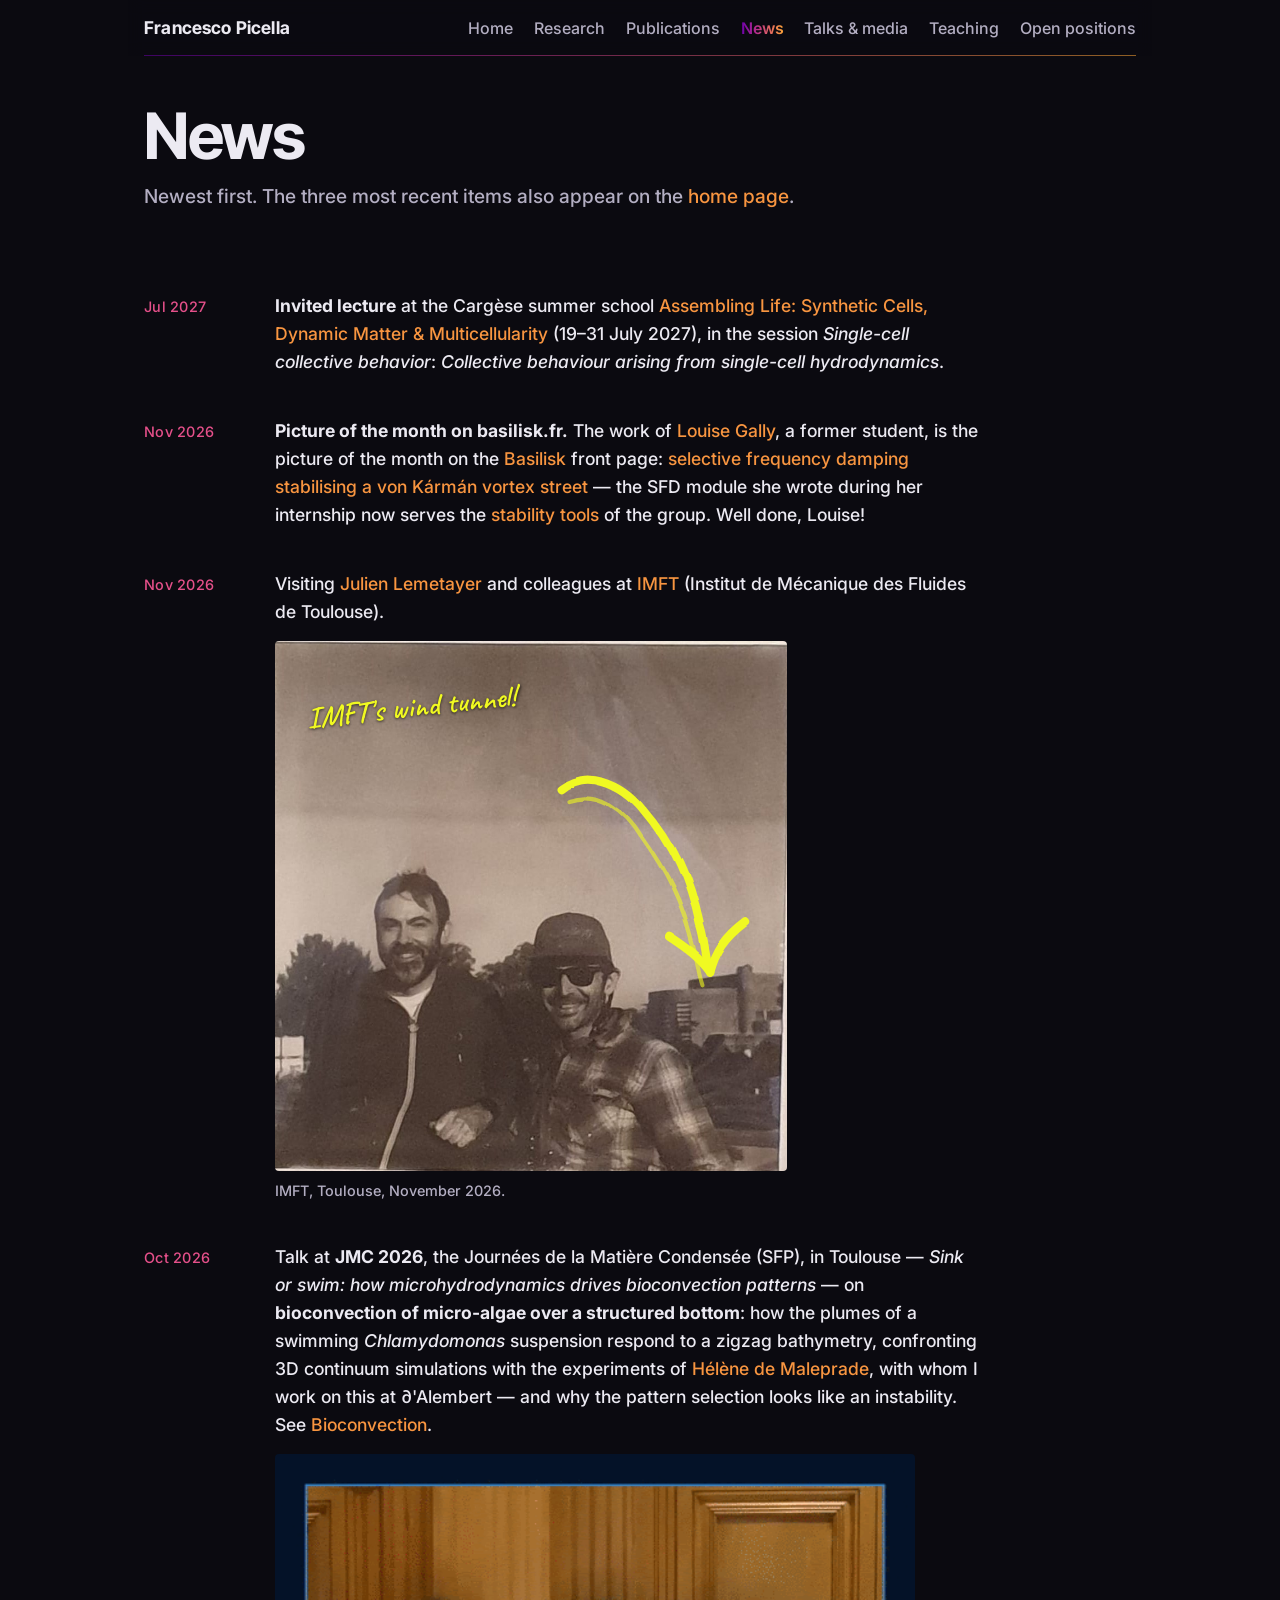
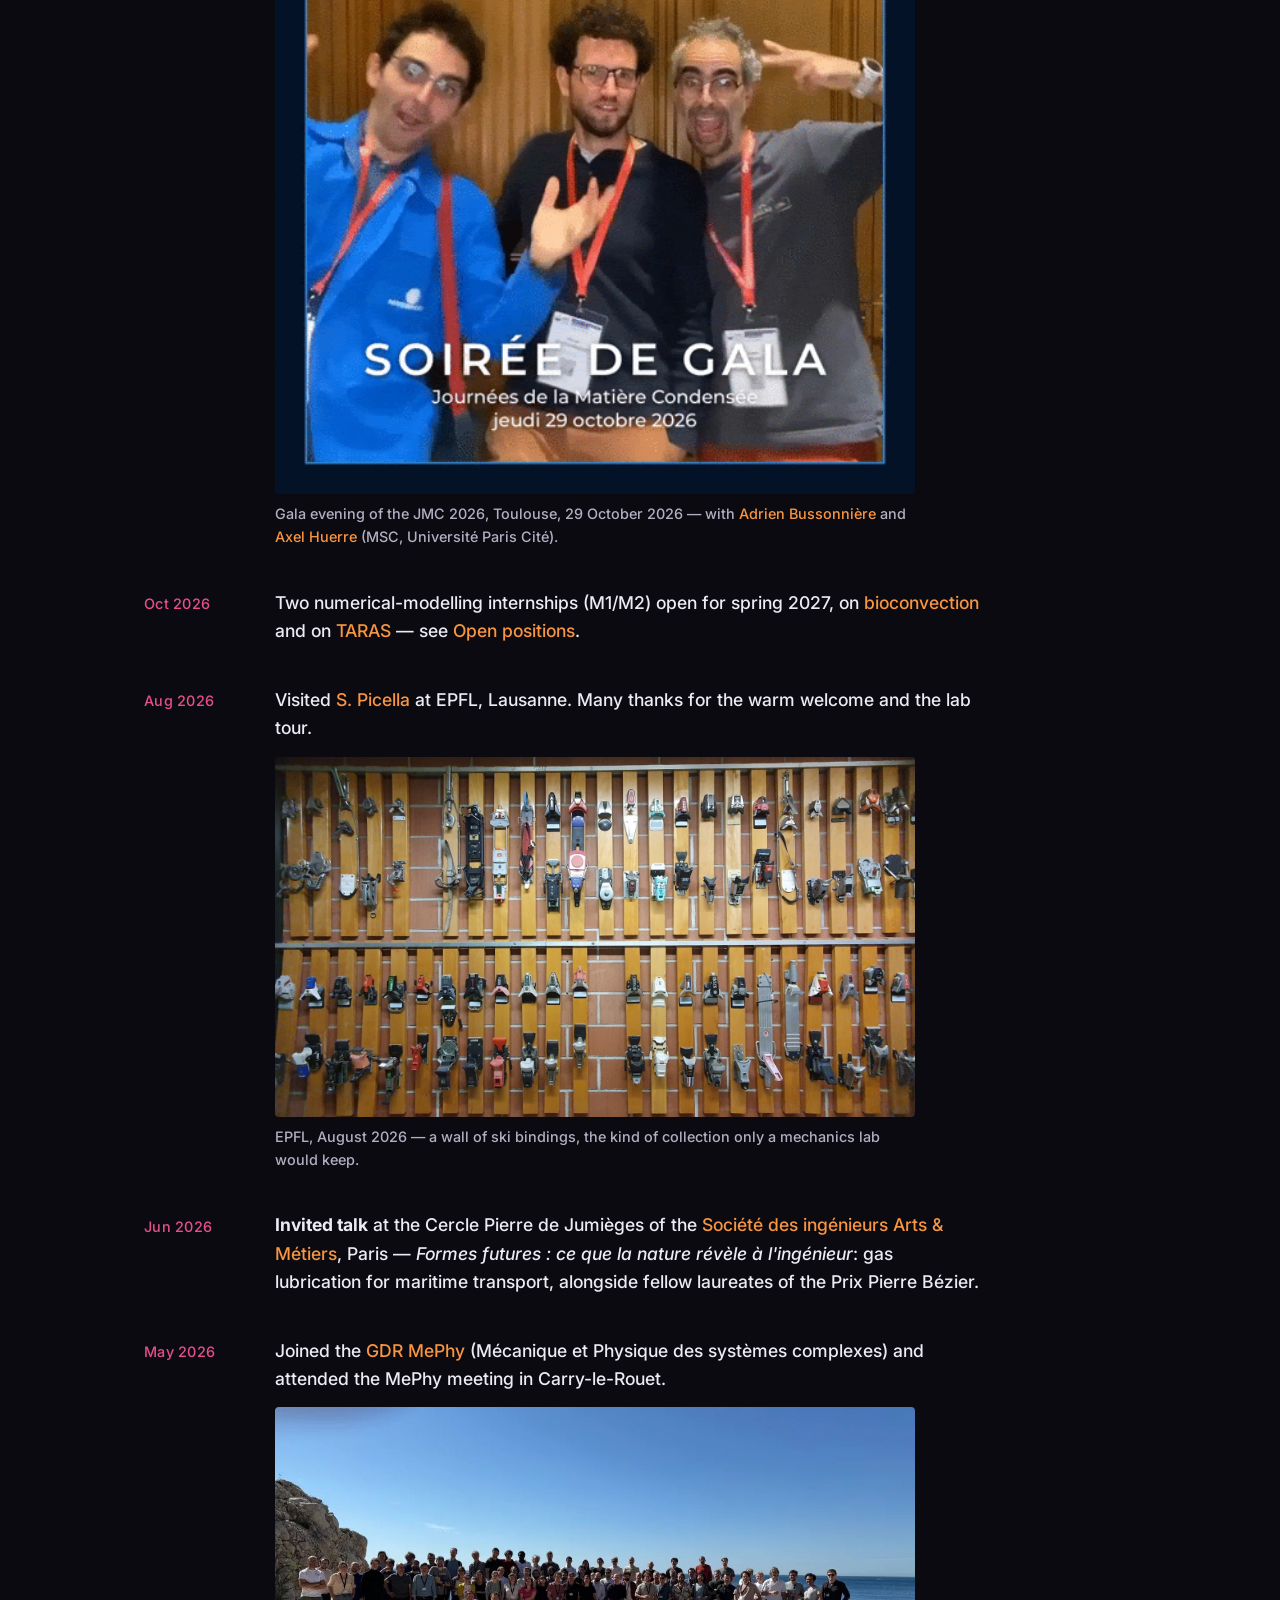
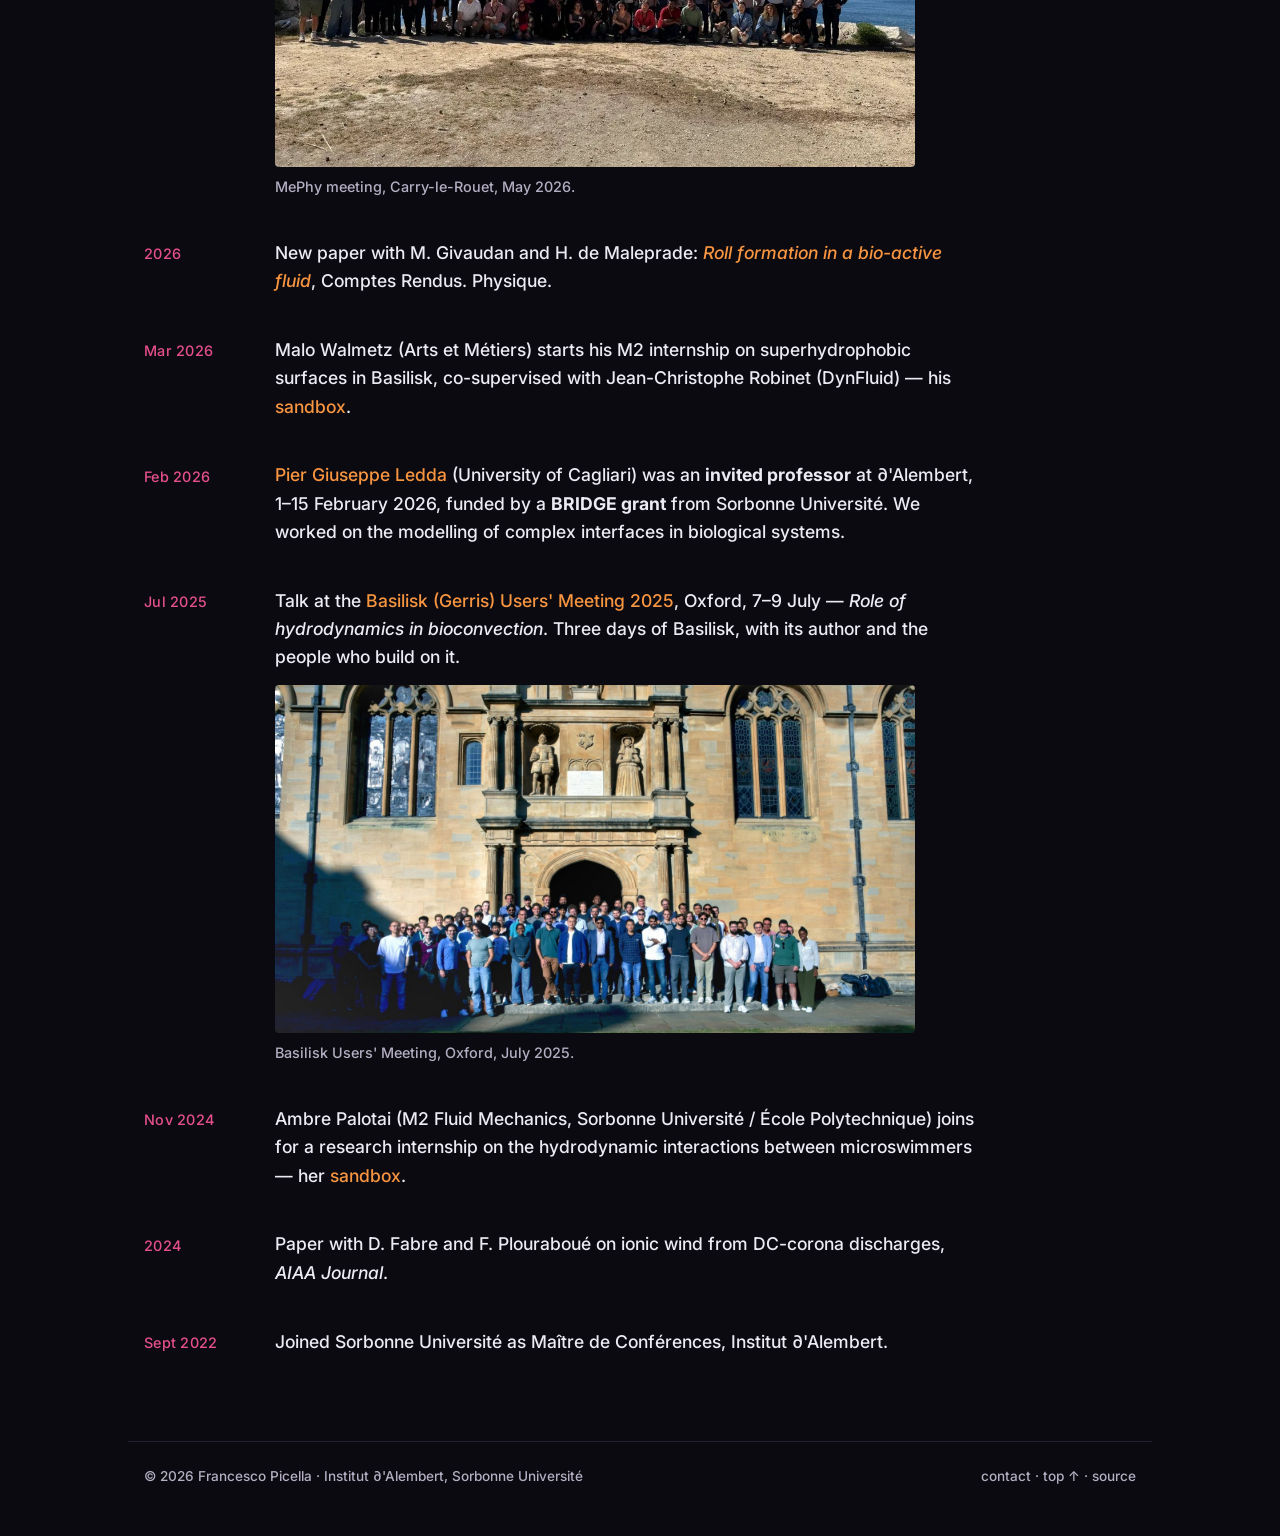
==== commit 969da8b1: "Bolder, more legible type; name in plain white Co-Authored-By: Claude Fable 5.2 <noreply@anthropic.c" ====
--- a/news.html
+++ b/news.html
@@ -15,7 +15,7 @@
 <meta content="https://francescopicella.com/assets/img/portrait.jpg" property="og:image"/>
 <link href="assets/favicon.svg" rel="icon" type="image/svg+xml"/>
 <link href="https://fonts.googleapis.com" rel="preconnect"/>
-<link href="https://fonts.googleapis.com/css2?family=Inter:ital,wght@0,400;0,500;0,600;1,400&amp;family=Inter+Tight:wght@400;500;600&amp;family=Caveat:wght@600&amp;display=swap" rel="stylesheet"/>
+<link href="https://fonts.googleapis.com/css2?family=Inter:ital,wght@0,500;0,600;0,700;1,500&amp;family=Inter+Tight:wght@500;600;700&amp;family=Caveat:wght@600&amp;display=swap" rel="stylesheet"/>
 <link href="assets/style.css" rel="stylesheet"/>
 </head>
 <body>
--- a/assets/style.css
+++ b/assets/style.css
@@ -7,7 +7,7 @@
   --bg: #0b0a10;
   --surface: #14121c;
   --fg: #eceaf2;
-  --muted: #8f8a9e;
+  --muted: #b3aec2;
   --rule: #24212f;
   --p0: #0d0887; --p1: #6a00a8; --p2: #b12a90; --p3: #e16462; --p4: #fca636; --p5: #f0f921;
   --accent: #f89540;            /* plasma, orange */
@@ -21,12 +21,12 @@
 * { box-sizing: border-box; }
 html { scroll-behavior: smooth; scroll-padding-top: 4.5rem; }
 @media (prefers-reduced-motion: reduce) { html { scroll-behavior: auto; } }
-body { margin: 0; background: var(--bg); color: var(--fg); font: 400 1.05rem/1.6 var(--sans); -webkit-font-smoothing: antialiased; }
+body { margin: 0; background: var(--bg); color: var(--fg); font: 500 1.1rem/1.6 var(--sans); -webkit-font-smoothing: antialiased; }
 .wrap { max-width: 64rem; margin-inline: auto; padding-left: max(16px, env(safe-area-inset-left, 0px)); padding-right: max(16px, env(safe-area-inset-right, 0px)); }
 a { color: var(--accent); text-decoration: none; }
 a:hover, a:focus-visible { text-decoration: underline; text-underline-offset: .18em; }
 :focus-visible { outline: 2px solid var(--accent); outline-offset: 2px; }
-b { font-weight: 600; }
+b { font-weight: 700; }
 p { margin: 0 0 .9rem; }
 ul { padding-left: 1.2rem; margin: 0 0 .9rem; }
 li { margin-bottom: .35rem; }
@@ -37,18 +37,18 @@
 .bar { position: sticky; top: 0; z-index: 10; display: flex; flex-wrap: wrap; align-items: baseline; justify-content: space-between; gap: .4rem 1.5rem;
   padding-block: 1rem .9rem; background: color-mix(in srgb, var(--bg) 88%, transparent); backdrop-filter: blur(8px); }
 .bar::after { content: ""; position: absolute; left: max(16px, env(safe-area-inset-left, 0px)); right: max(16px, env(safe-area-inset-right, 0px)); bottom: 0; height: 1px; background: var(--plasma); opacity: .55; }
-.brand { font: 600 1.05rem/1 var(--display); letter-spacing: .01em; color: var(--fg); }
+.brand { font: 700 1.1rem/1 var(--display); letter-spacing: .01em; color: var(--fg); }
 .brand:hover { text-decoration: none; color: var(--accent); }
-.bar nav { display: flex; flex-wrap: wrap; gap: .3rem 1.3rem; font-size: .95rem; }
+.bar nav { display: flex; flex-wrap: wrap; gap: .3rem 1.3rem; font-size: 1rem; }
 .bar nav a { color: var(--muted); }
 .bar nav a:hover { color: var(--fg); text-decoration: none; }
 .bar nav a[aria-current="page"] { color: var(--fg); background: var(--plasma); -webkit-background-clip: text; background-clip: text; color: transparent; font-weight: 600; }
 
 /* ---- type ---- */
 h1, h2, h3 { font-family: var(--display); letter-spacing: -.02em; text-wrap: balance; }
-h1 { font-size: clamp(2.6rem, 7vw, 5rem); line-height: 1; font-weight: 600; margin: 0 0 1rem; }
-h2 { font-size: clamp(1.5rem, 3vw, 2rem); font-weight: 600; line-height: 1.1; margin: 0 0 1.2rem; }
-h3 { font-size: clamp(1.3rem, 2.4vw, 1.75rem); font-weight: 600; line-height: 1.15; margin: 0 0 .4rem; }
+h1 { font-size: clamp(2.6rem, 7vw, 5rem); line-height: 1; font-weight: 700; margin: 0 0 1rem; }
+h2 { font-size: clamp(1.5rem, 3vw, 2rem); font-weight: 700; line-height: 1.1; margin: 0 0 1.2rem; }
+h3 { font-size: clamp(1.3rem, 2.4vw, 1.75rem); font-weight: 700; line-height: 1.15; margin: 0 0 .4rem; }
 h3 a { color: var(--fg); }
 .page-title { font-size: clamp(2.4rem, 6vw, 4rem); margin: 3rem 0 .8rem; }
 .lede { font-size: 1.2rem; color: var(--muted); max-width: 42rem; margin-bottom: 2.5rem; }
@@ -56,10 +56,10 @@
 
 /* ---- home hero ---- */
 .hero { display: grid; grid-template-columns: minmax(0, 1.4fr) minmax(0, 1fr); gap: 2rem 3rem; align-items: center; padding-block: 4rem 2rem; }
-.hero h1 { background: linear-gradient(90deg, var(--fg) 0 45%, var(--p4) 75%, var(--p5)); -webkit-background-clip: text; background-clip: text; color: transparent; }
+.hero h1 { color: var(--fg); }
 .role { color: var(--muted); font-size: 1rem; margin-bottom: 1.4rem; }
 .role a { color: var(--fg); }
-.intro { font: 400 clamp(1.2rem, 2.2vw, 1.45rem)/1.45 var(--display); letter-spacing: -.01em; max-width: 36rem; margin-bottom: 1.6rem; }
+.intro { font: 500 clamp(1.2rem, 2.2vw, 1.45rem)/1.45 var(--display); letter-spacing: -.01em; max-width: 36rem; margin-bottom: 1.6rem; }
 .links { display: flex; flex-wrap: wrap; gap: .3rem 1.1rem; font-size: .95rem; }
 .links a { color: var(--fg); border-bottom: 1px solid var(--rule); }
 .links a:hover { border-color: var(--accent); color: var(--accent); text-decoration: none; }
@@ -78,7 +78,7 @@
 .tile img, .tile video, .tile .yt { width: 100%; aspect-ratio: 4 / 3; object-fit: cover; border-radius: 4px; background: #000; transition: filter .25s, transform .25s; }
 .tile:hover img { filter: brightness(1.12); }
 .tile figcaption { margin-top: .7rem; color: var(--muted); font-size: .95rem; line-height: 1.45; }
-.tile figcaption b { display: block; color: var(--fg); font: 600 1.15rem/1.2 var(--display); letter-spacing: -.01em; margin-bottom: .2rem; }
+.tile figcaption b { display: block; color: var(--fg); font: 700 1.15rem/1.2 var(--display); letter-spacing: -.01em; margin-bottom: .2rem; }
 .tile a.cover { color: inherit; }
 .tile a.cover::before { content: ""; position: absolute; inset: 0; }
 .tile a.cover:hover { text-decoration: none; }
@@ -93,7 +93,7 @@
 .project .hero-media video, .project .hero-media img { width: 100%; border-radius: 4px; background: #000; }
 .project .hero-media.square { max-width: 34rem; }
 .project .hero-media figcaption { color: var(--muted); font-size: .9rem; margin-top: .5rem; }
-.oneliner { font: 400 clamp(1.15rem, 2vw, 1.35rem)/1.45 var(--display); letter-spacing: -.01em; max-width: 44rem; }
+.oneliner { font: 500 clamp(1.15rem, 2vw, 1.35rem)/1.45 var(--display); letter-spacing: -.01em; max-width: 44rem; }
 .collab { color: var(--muted); font-size: .95rem; max-width: 46rem; }
 .collab b { color: var(--fg); font-weight: 500; }
 .project details { margin-top: .4rem; }
@@ -157,13 +157,13 @@
 
 /* ---- positions (openings) ---- */
 .call { padding-block: 2rem; border-top: 1px solid var(--rule); display: grid; grid-template-columns: minmax(0, 1fr) 14rem; gap: 1.5rem 2.5rem; align-items: start; }
-.call .q { font: 400 1.2rem/1.45 var(--display); color: var(--fg); }
+.call .q { font: 500 1.2rem/1.45 var(--display); color: var(--fg); }
 .call p { max-width: 40rem; }
 .call .meta { color: var(--muted); font-size: .92rem; }
 .call img { width: 100%; aspect-ratio: 4 / 3; object-fit: cover; border-radius: 4px; }
 .alumni { list-style: none; padding: 0; display: grid; gap: 1.8rem; }
 .alumni li { margin: 0; max-width: 46rem; color: var(--muted); }
-.alumni li .who { font: 600 1.15rem/1.2 var(--display); color: var(--fg); display: block; margin-bottom: .2rem; }
+.alumni li .who { font: 700 1.15rem/1.2 var(--display); color: var(--fg); display: block; margin-bottom: .2rem; }
 .alumni li .who a { color: var(--fg); }
 .alumni li .what { display: block; font-size: .9rem; margin-top: .3rem; }
 .alumni li i { color: var(--fg); }
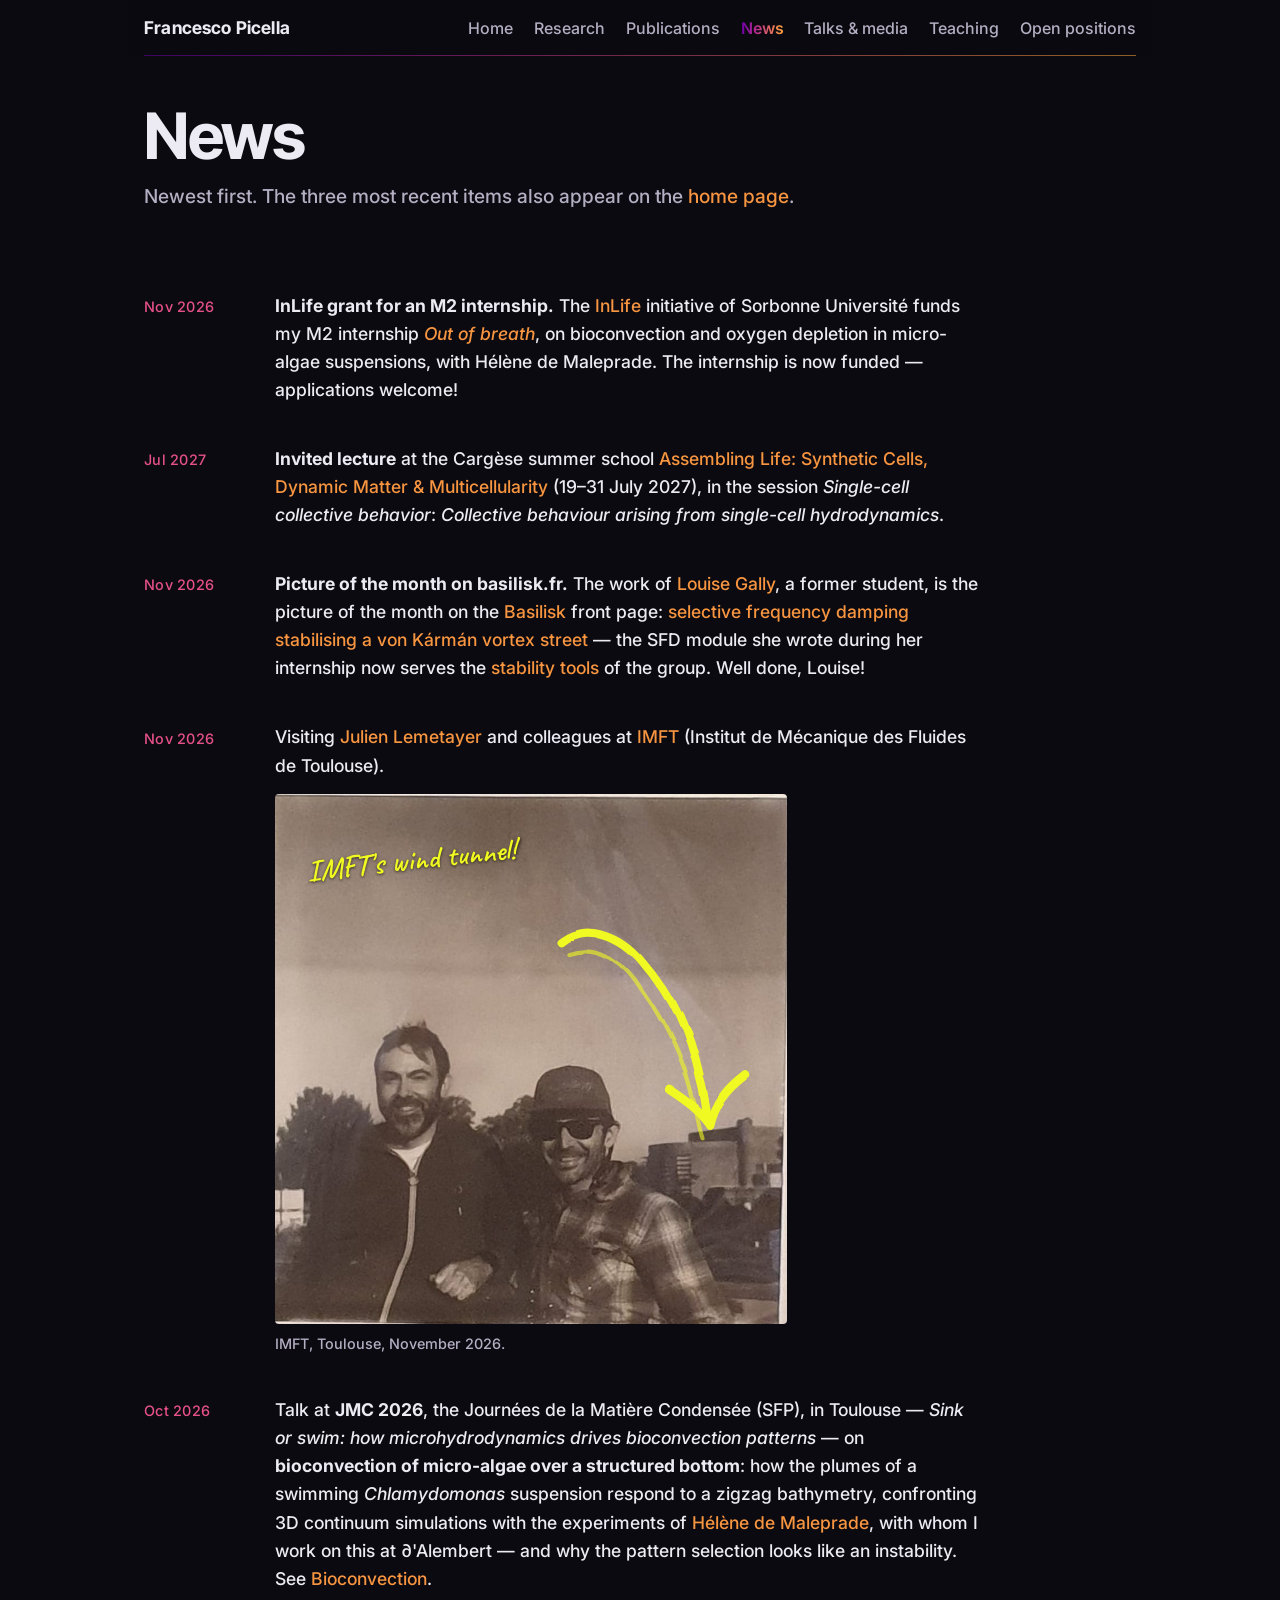
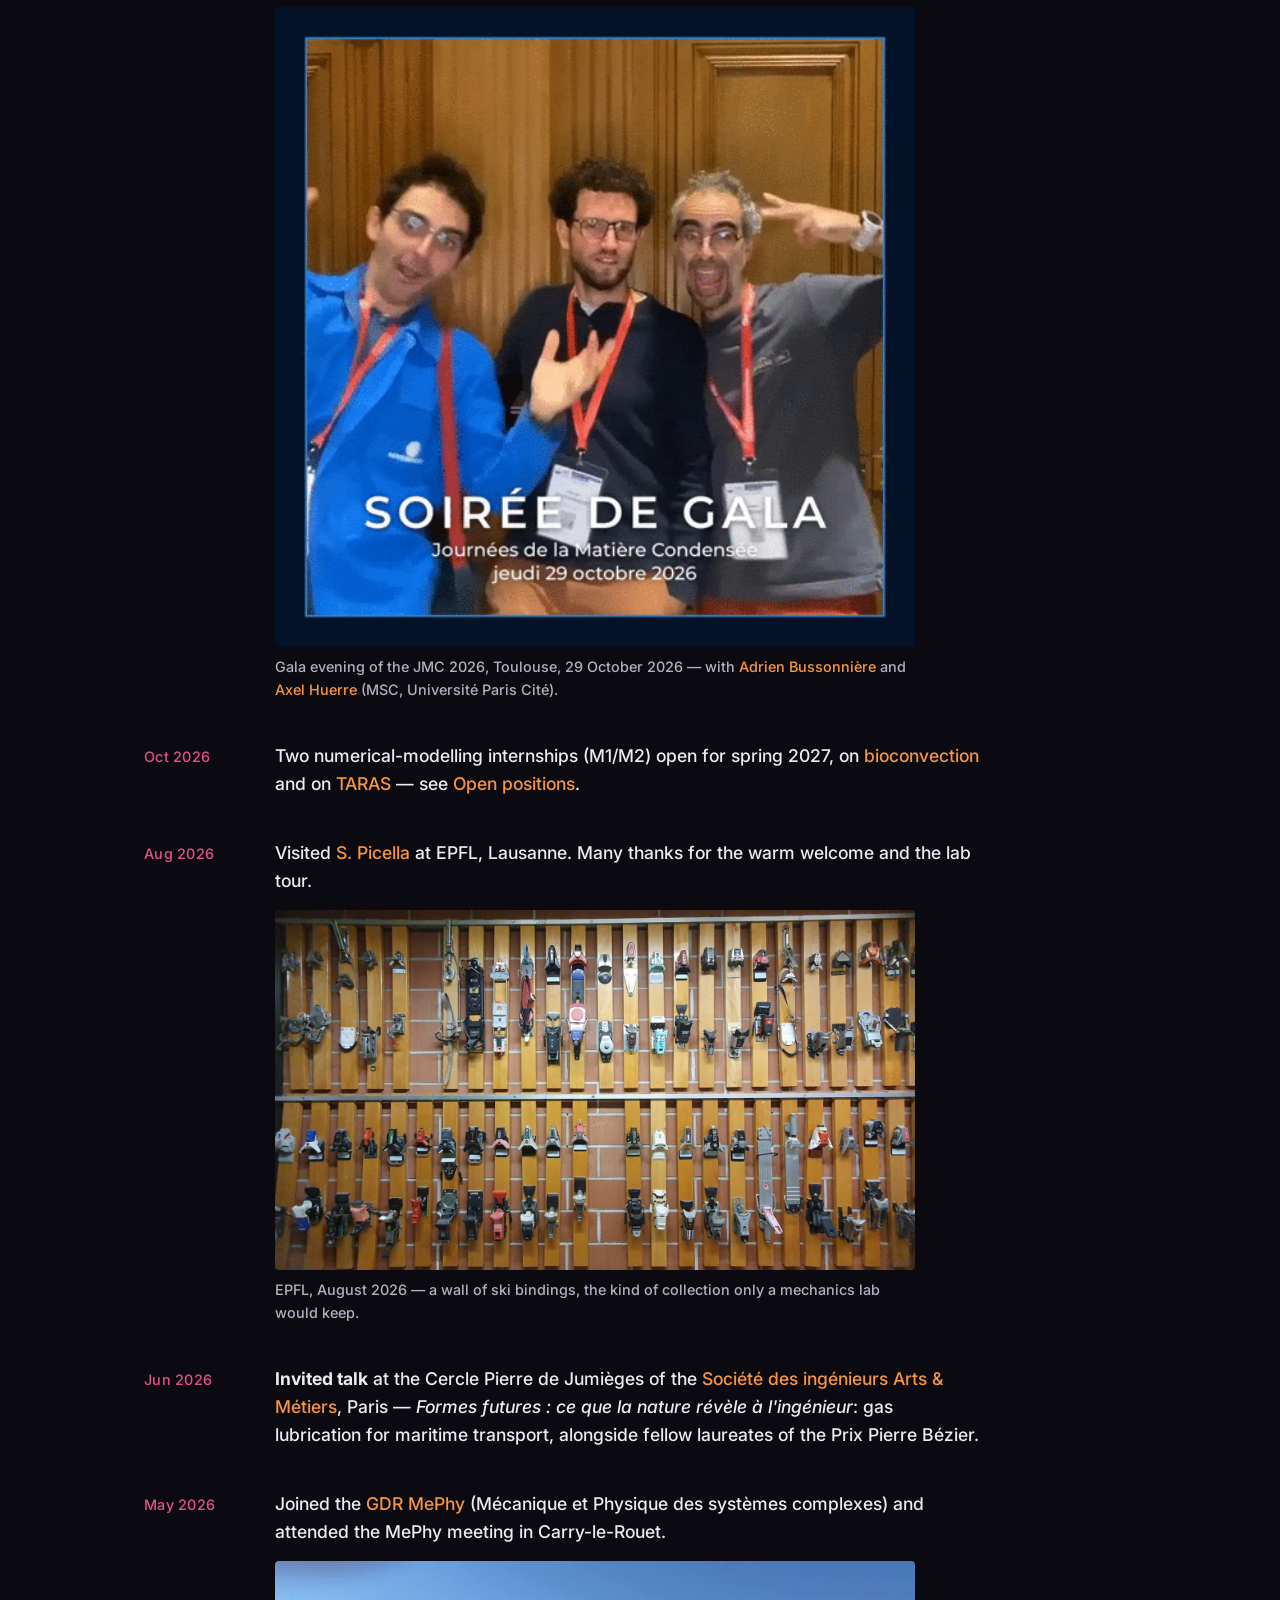
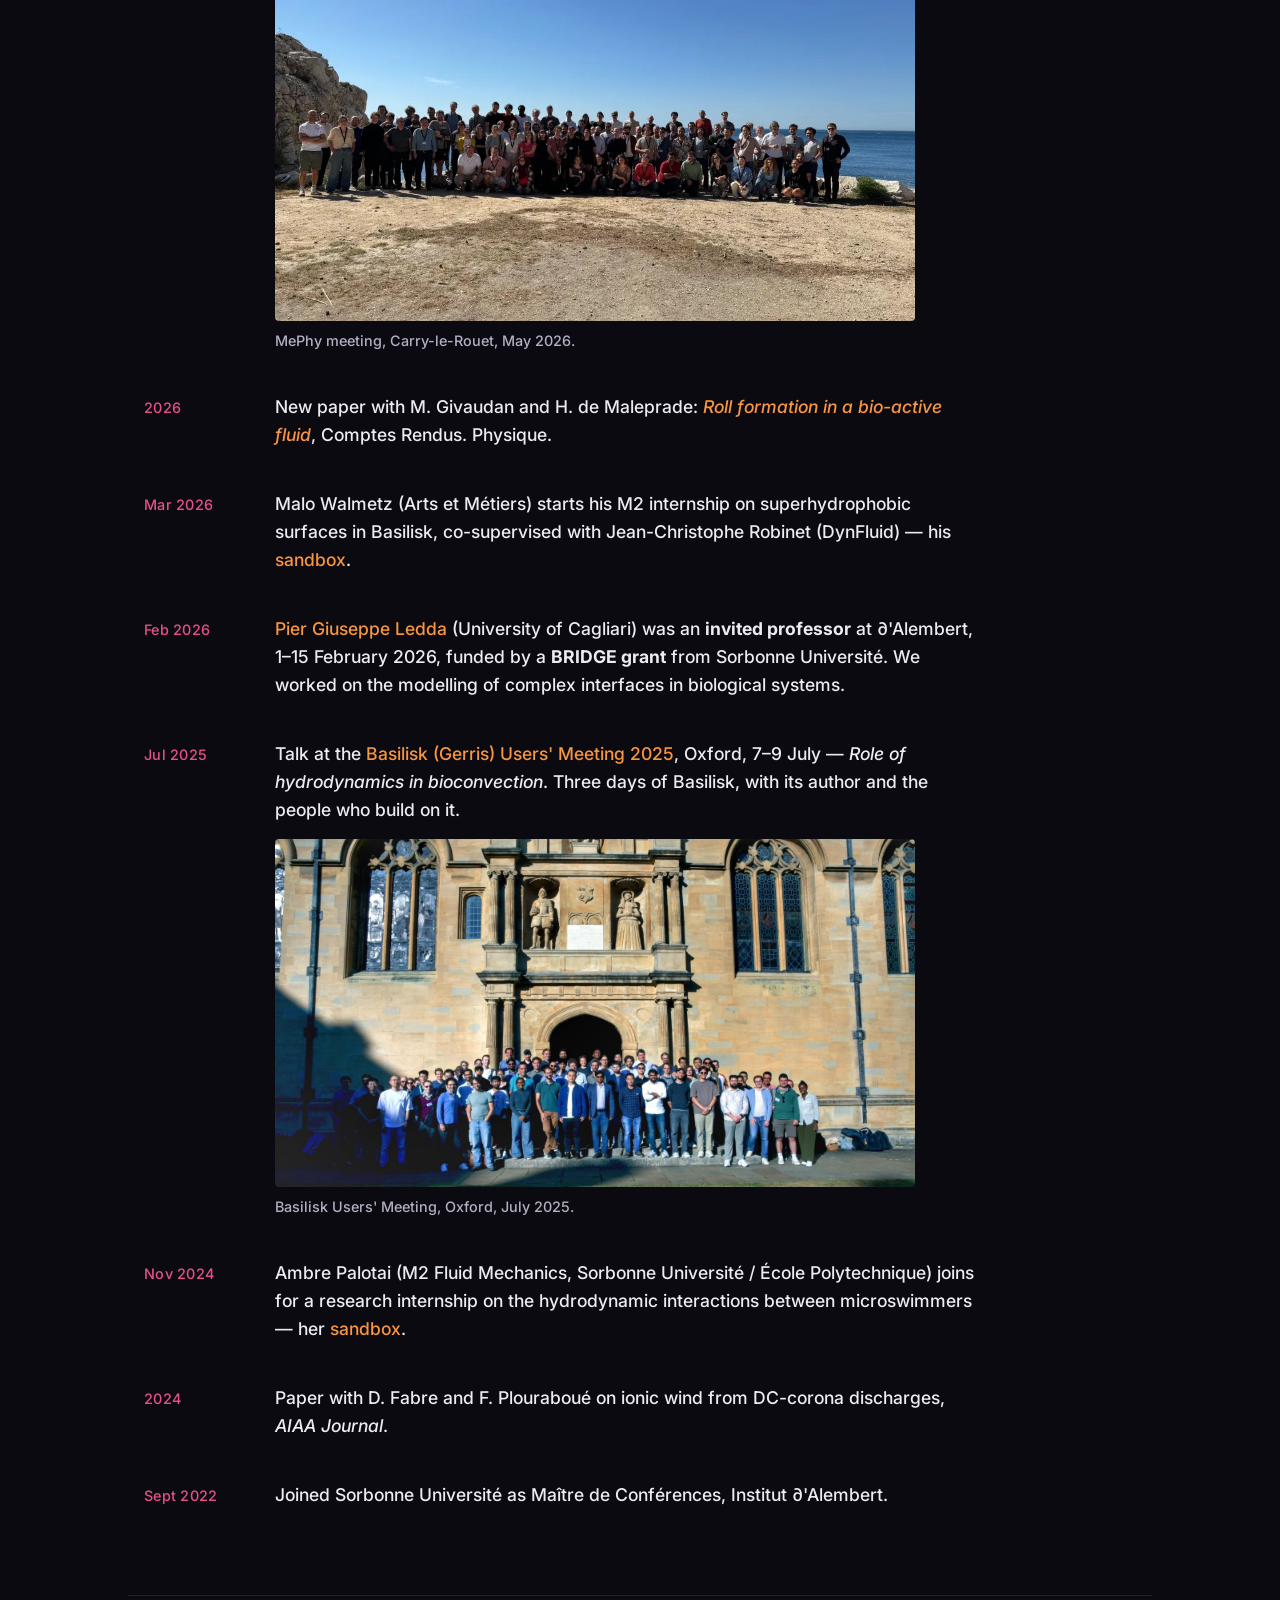
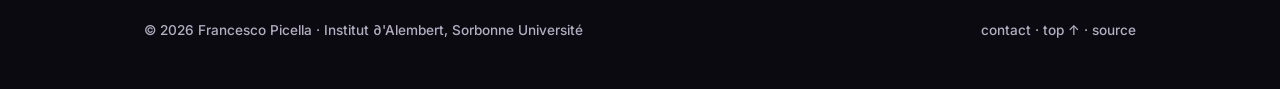
==== commit a7817dbc: "News: InLife grant funds the 'Out of breath' M2 internship Co-Authored-By: Claude Opus 5.5 <noreply@" ====
--- a/news.html
+++ b/news.html
@@ -30,6 +30,10 @@
        YouTube   : <div class="yt"><iframe src="https://www.youtube-nocookie.com/embed/VIDEO_ID" title="..." allowfullscreen loading="lazy"></iframe></div> -->
 <section id="news">
 <ul class="news">
+<li class="news-item" id="inlife-2026">
+<time datetime="2026-11">Nov 2026</time>
+<div><p><b>InLife grant for an M2 internship.</b> The <a href="https://inlife.sorbonne-universite.fr/en/education-1/master-2-internship-and-mobility-grants">InLife</a> initiative of Sorbonne Université funds my M2 internship <a href="positions.html#offers"><i>Out of breath</i></a>, on bioconvection and oxygen depletion in micro-algae suspensions, with Hélène de Maleprade. The internship is now funded — applications welcome!</p></div>
+</li>
 <li class="news-item">
 <time datetime="2027-07">Jul 2027</time>
 <div><p><b>Invited lecture</b> at the Cargèse summer school <a href="https://assemblinglife.sciencesconf.org/">Assembling Life: Synthetic Cells, Dynamic Matter &amp; Multicellularity</a> (19–31 July 2027), in the session <i>Single-cell collective behavior</i>: <i>Collective behaviour arising from single-cell hydrodynamics</i>.</p></div>
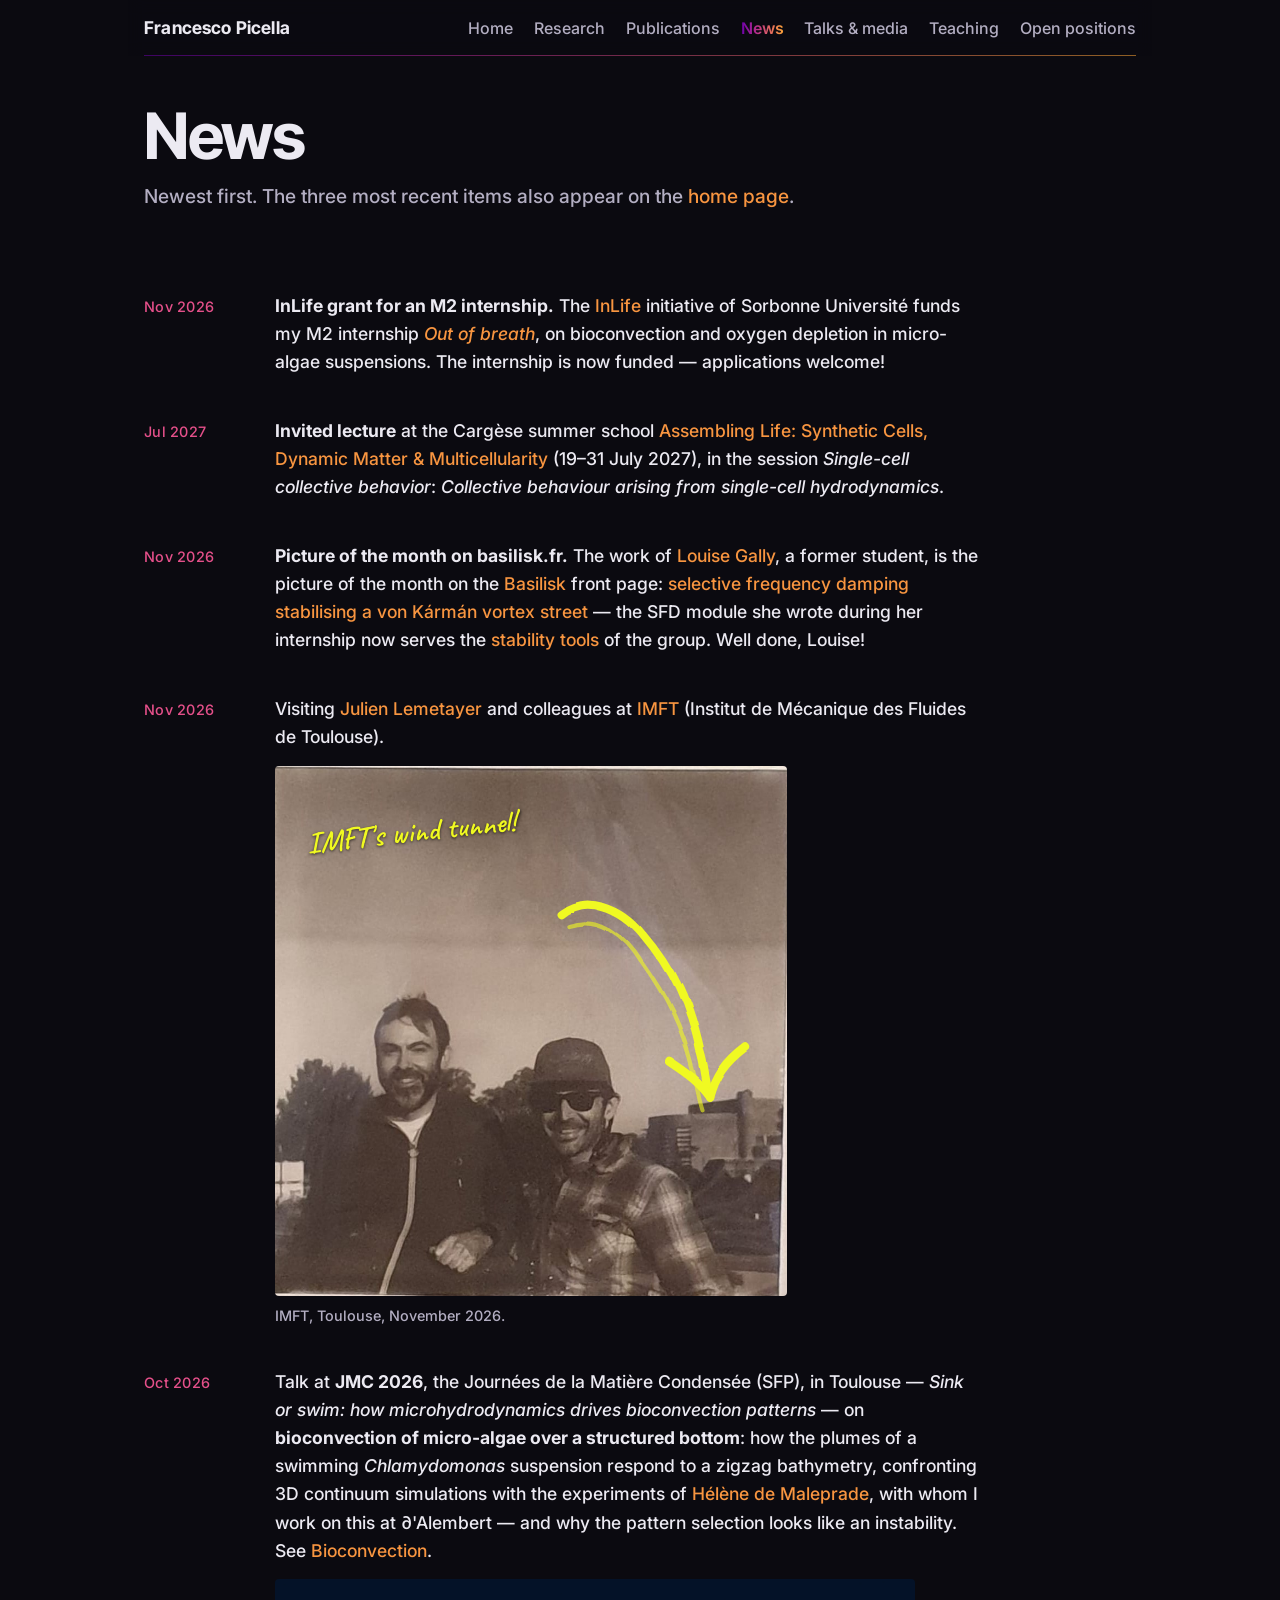
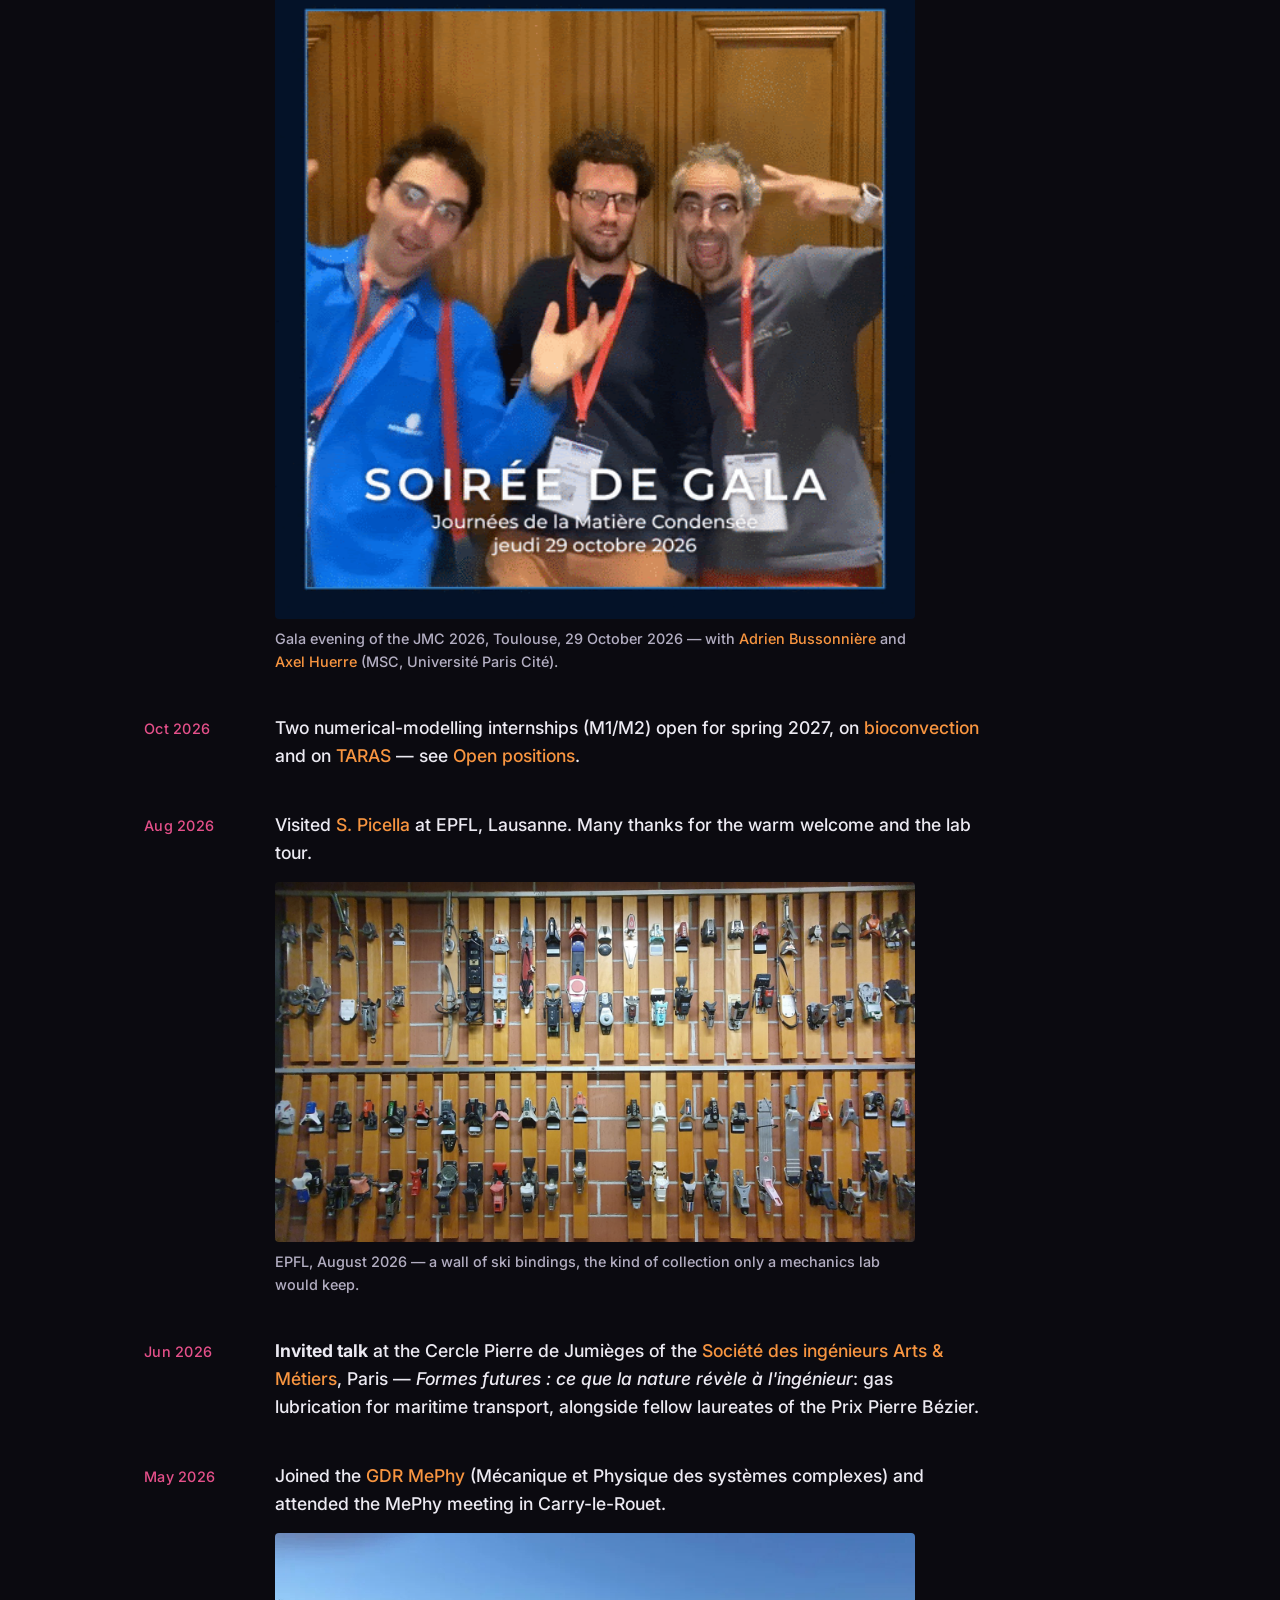
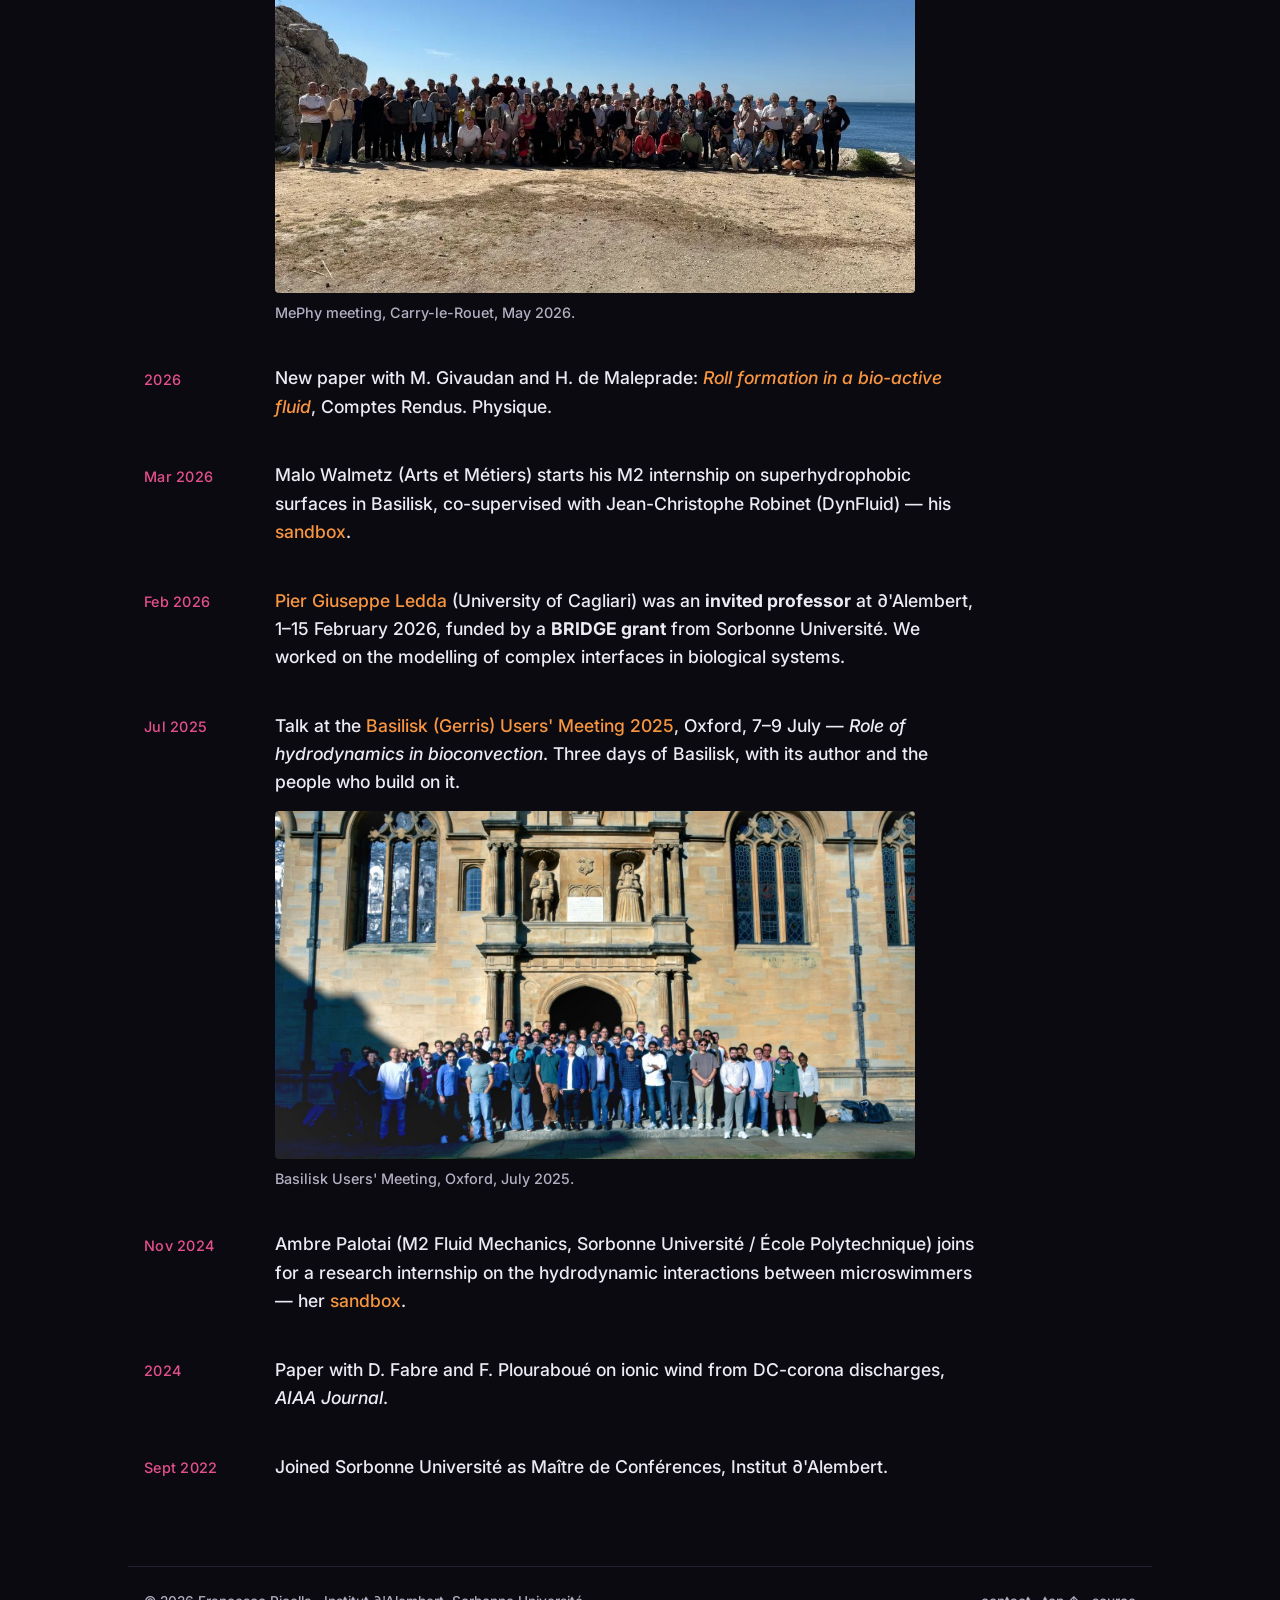
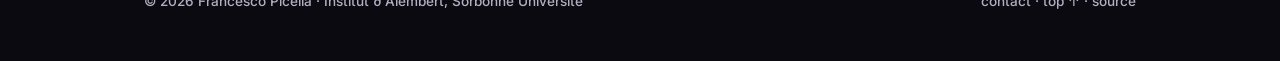
==== commit 45f9d4a2: "InLife internship: not co-supervised with H. de Maleprade Co-Authored-By: Claude Opus 5.5 <noreply@a" ====
--- a/news.html
+++ b/news.html
@@ -32,7 +32,7 @@
 <ul class="news">
 <li class="news-item" id="inlife-2026">
 <time datetime="2026-11">Nov 2026</time>
-<div><p><b>InLife grant for an M2 internship.</b> The <a href="https://inlife.sorbonne-universite.fr/en/education-1/master-2-internship-and-mobility-grants">InLife</a> initiative of Sorbonne Université funds my M2 internship <a href="positions.html#offers"><i>Out of breath</i></a>, on bioconvection and oxygen depletion in micro-algae suspensions, with Hélène de Maleprade. The internship is now funded — applications welcome!</p></div>
+<div><p><b>InLife grant for an M2 internship.</b> The <a href="https://inlife.sorbonne-universite.fr/en/education-1/master-2-internship-and-mobility-grants">InLife</a> initiative of Sorbonne Université funds my M2 internship <a href="positions.html#offers"><i>Out of breath</i></a>, on bioconvection and oxygen depletion in micro-algae suspensions. The internship is now funded — applications welcome!</p></div>
 </li>
 <li class="news-item">
 <time datetime="2027-07">Jul 2027</time>
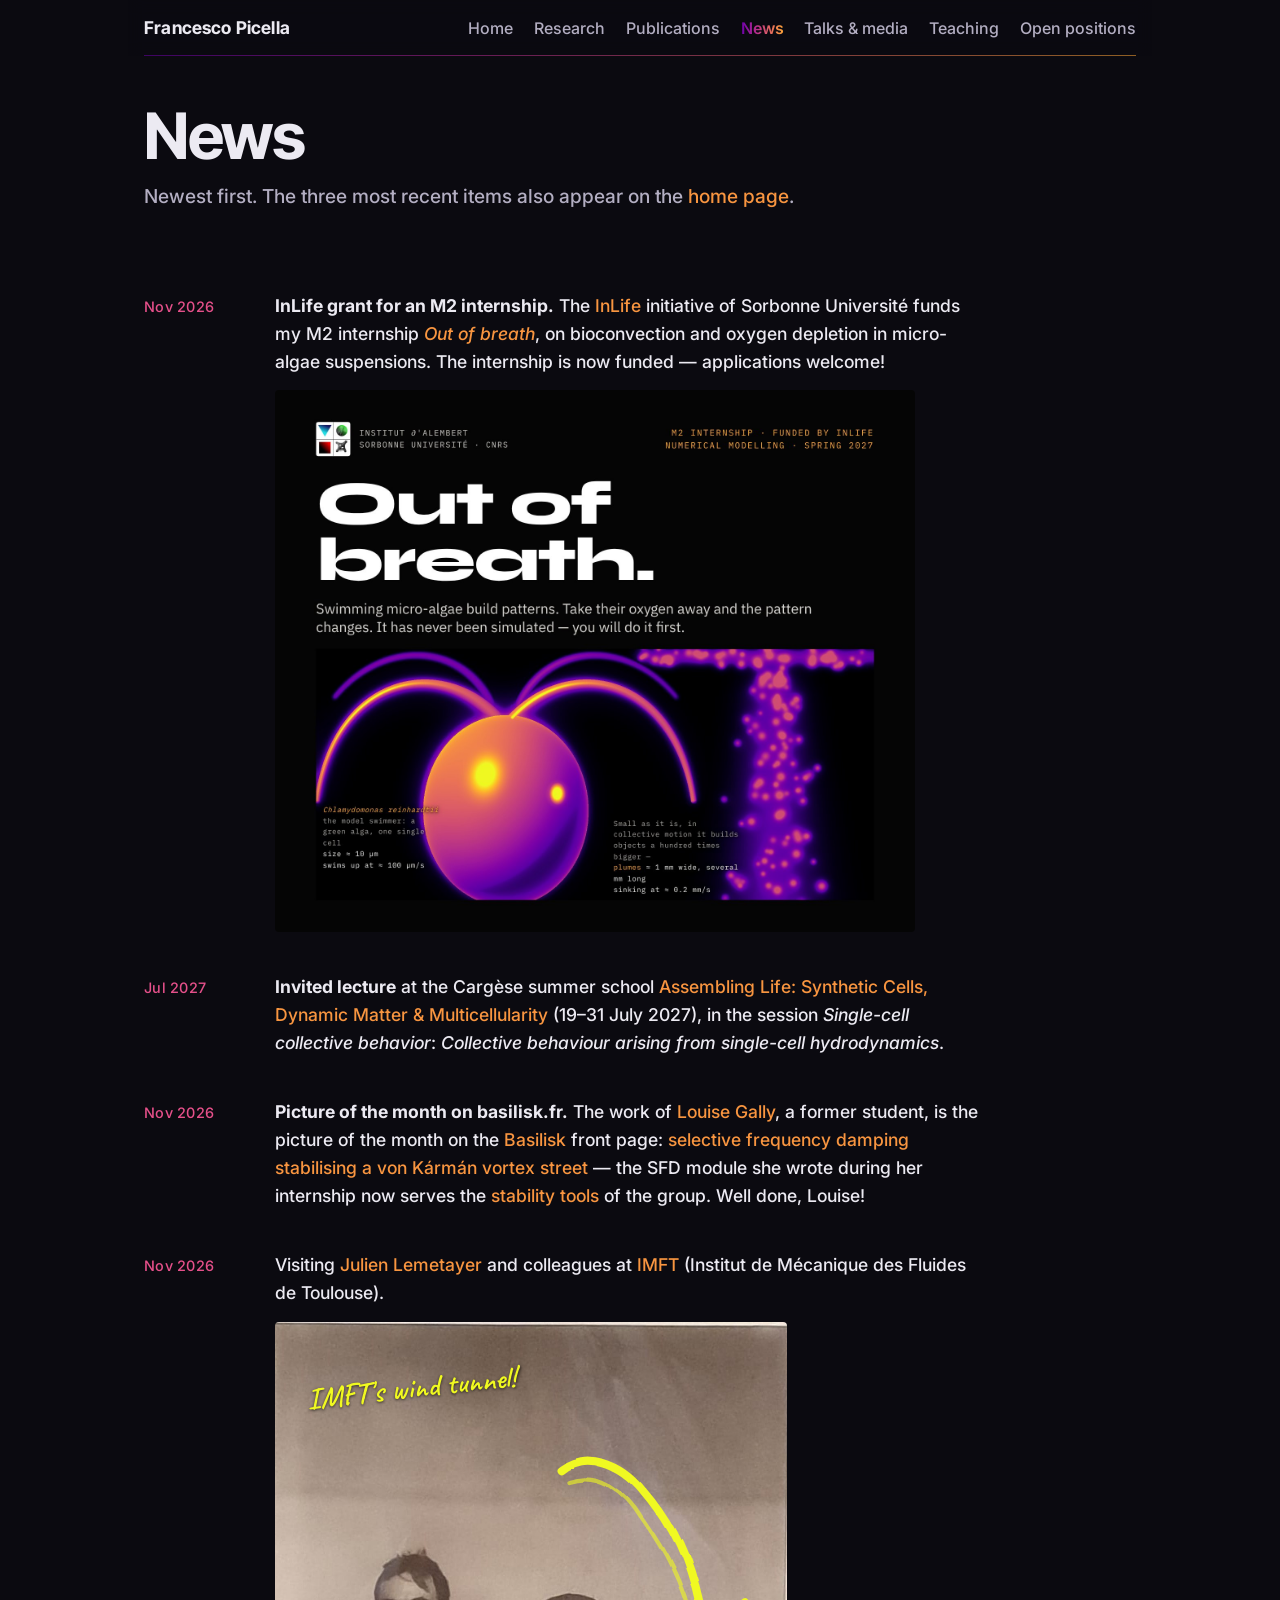
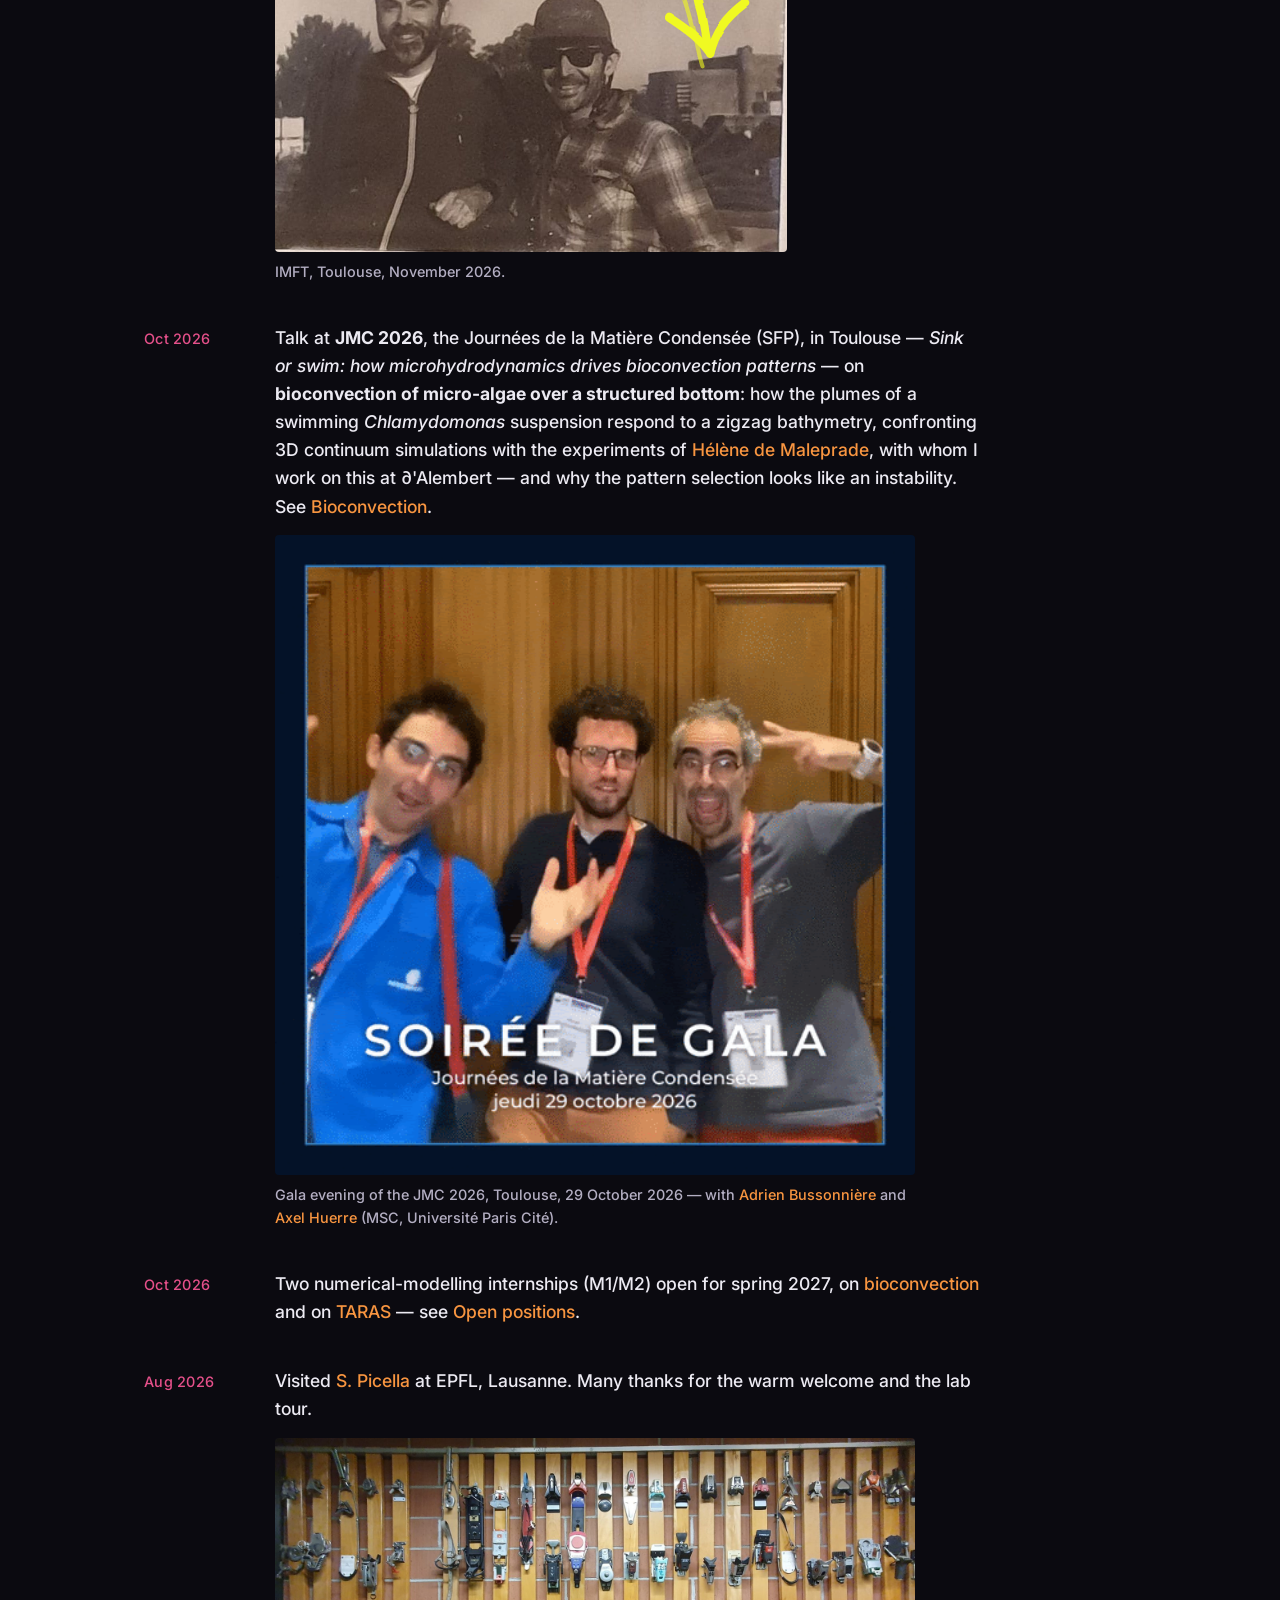
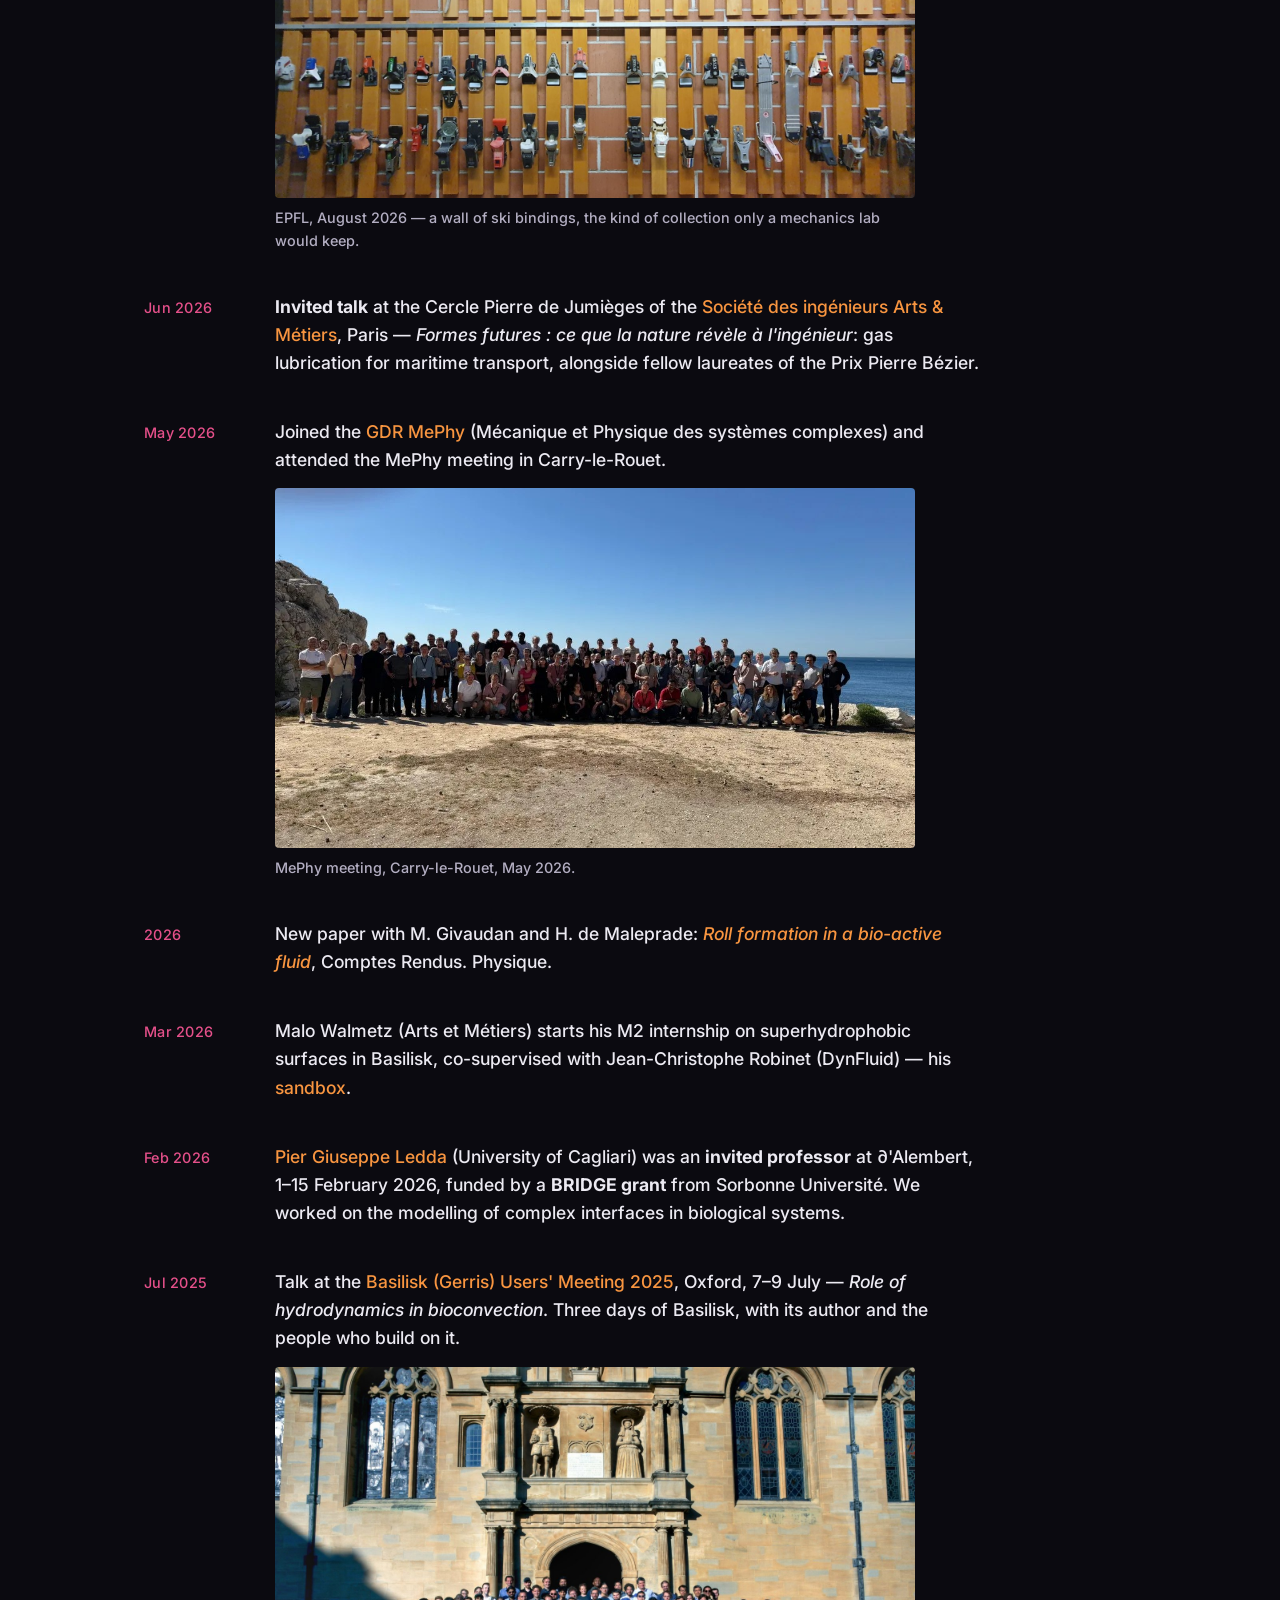
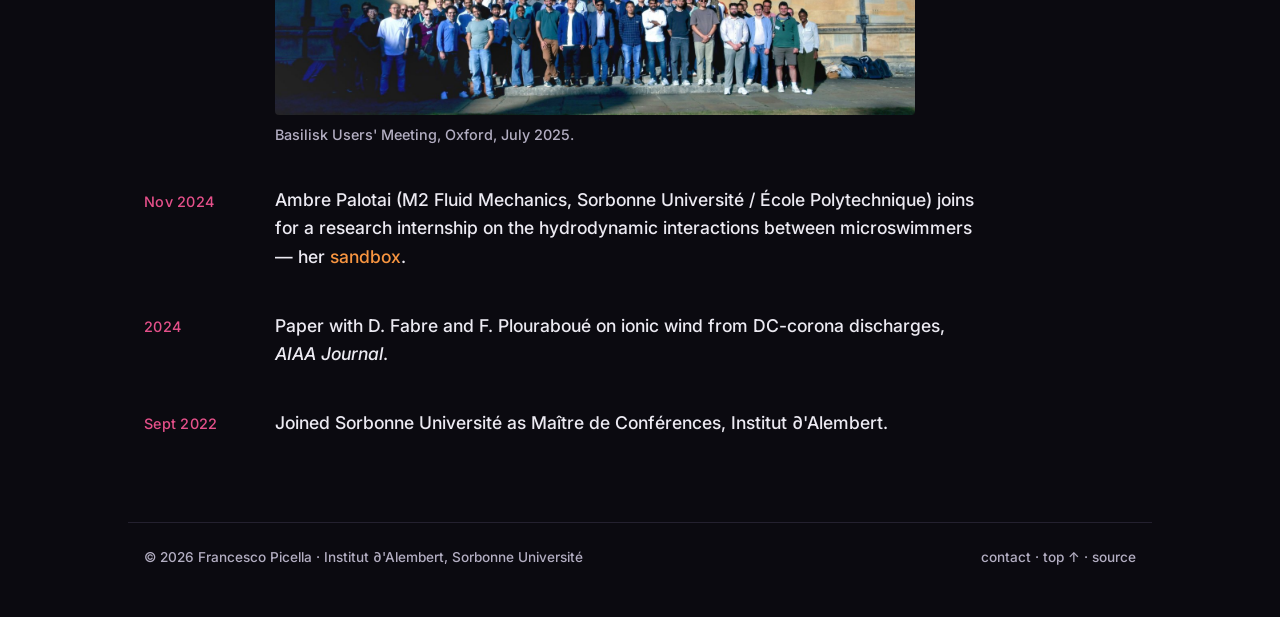
==== commit 35ca27e9: "Own simulations only; Out of breath poster in the news; shorter intro; updated CV - Bioconvection: t" ====
--- a/news.html
+++ b/news.html
@@ -32,7 +32,7 @@
 <ul class="news">
 <li class="news-item" id="inlife-2026">
 <time datetime="2026-11">Nov 2026</time>
-<div><p><b>InLife grant for an M2 internship.</b> The <a href="https://inlife.sorbonne-universite.fr/en/education-1/master-2-internship-and-mobility-grants">InLife</a> initiative of Sorbonne Université funds my M2 internship <a href="positions.html#offers"><i>Out of breath</i></a>, on bioconvection and oxygen depletion in micro-algae suspensions. The internship is now funded — applications welcome!</p></div>
+<div><p><b>InLife grant for an M2 internship.</b> The <a href="https://inlife.sorbonne-universite.fr/en/education-1/master-2-internship-and-mobility-grants">InLife</a> initiative of Sorbonne Université funds my M2 internship <a href="positions.html#offers"><i>Out of breath</i></a>, on bioconvection and oxygen depletion in micro-algae suspensions. The internship is now funded — applications welcome!</p><figure class="media"><a href="positions.html#offers"><img src="assets/media/out-of-breath-poster.jpg" alt="Out of breath — the internship poster: a Chlamydomonas cell and the plume a crowd of them builds" loading="lazy"></a></figure></div>
 </li>
 <li class="news-item">
 <time datetime="2027-07">Jul 2027</time>
